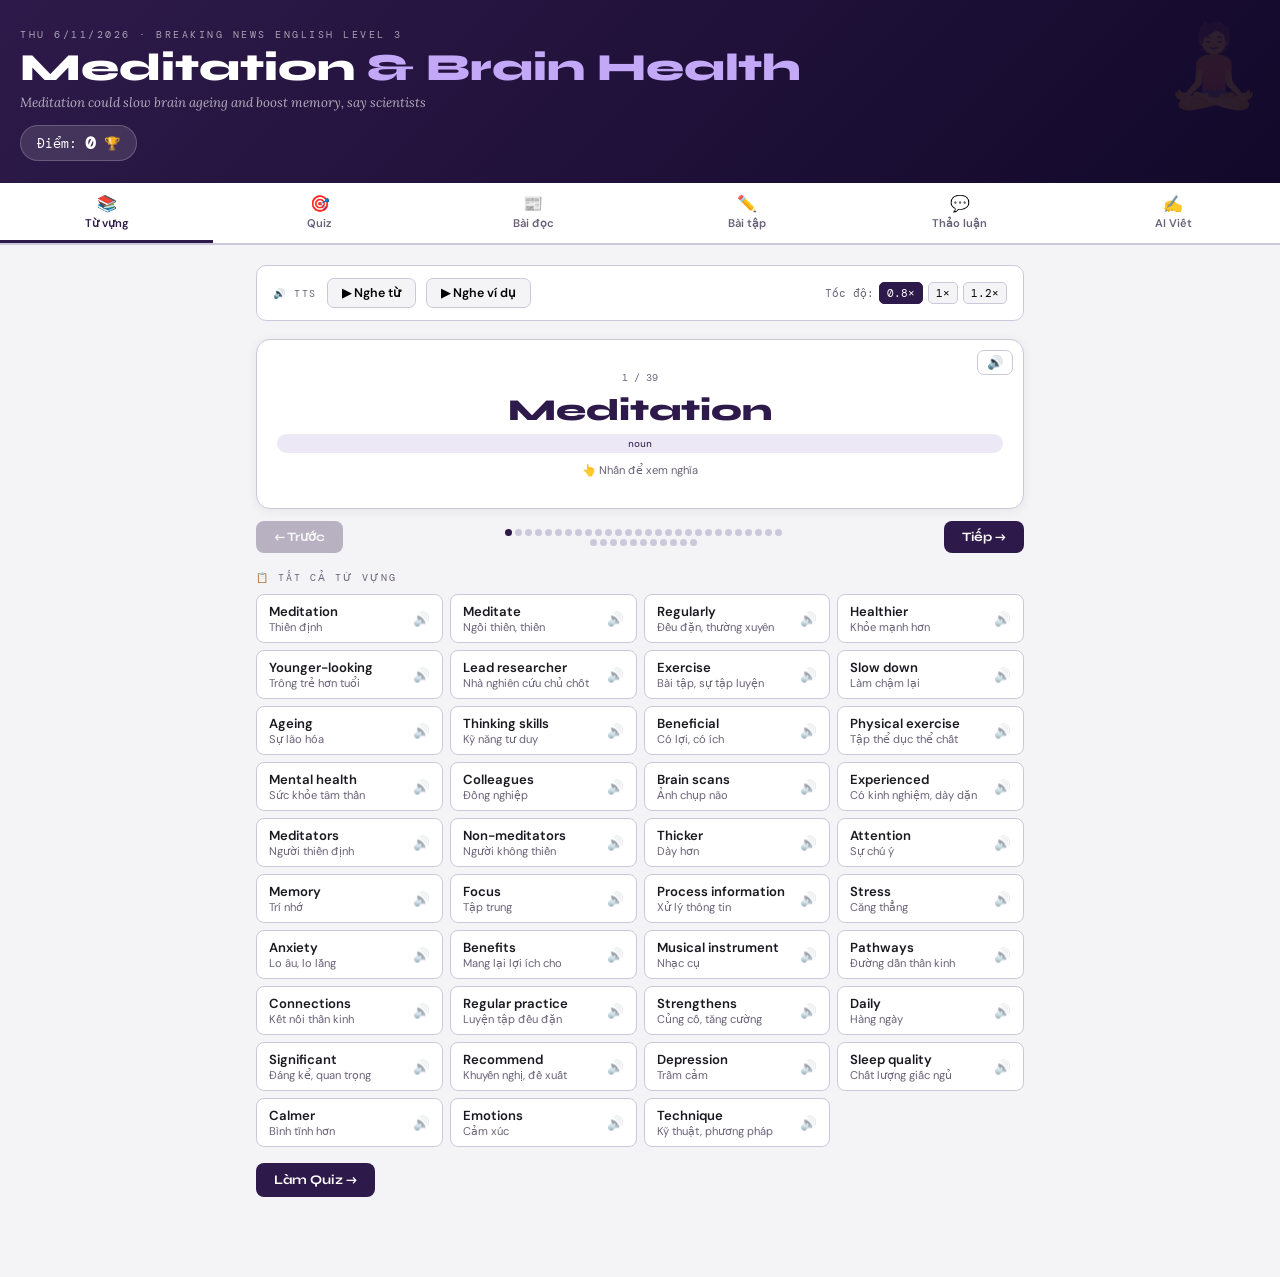
==== lesson-2.html @ d4d77547 "feat: thêm lesson-2.html — bài học Meditation & Brain Health Trang học tiếng Anh thứ 2 cùng format v" ====
<!DOCTYPE html>
<html lang="vi">
<head>
<meta charset="UTF-8">
<meta name="viewport" content="width=device-width, initial-scale=1.0">
<title>Meditation &amp; Brain Health – English Lesson</title>
<link href="https://fonts.googleapis.com/css2?family=Syne:wght@400;700;800&family=DM+Mono:wght@400;500&family=Lora:ital,wght@0,400;0,600;1,400&family=DM+Sans:wght@300;400;500;600&display=swap" rel="stylesheet">
<style>
:root{
  --bg:#f4f4f7;--surface:#fff;--border:#ccc8dc;--text:#1a1820;--muted:#6a6278;
  --accent:#2e1a4a;--accent2:#7c3aed;--light:#ede8f5;--gold:#c8962a;
  --red:#c0392b;--green:#1e7a3e;--blue:#1a4a7a;
}
*{margin:0;padding:0;box-sizing:border-box;}
body{background:var(--bg);color:var(--text);font-family:'DM Sans',sans-serif;min-height:100vh;}

/* HERO */
.hero{background:linear-gradient(135deg,#2e1a4a 0%,#12092a 100%);color:white;padding:28px 20px 22px;position:relative;overflow:hidden;}
.hero::after{content:'🧘';position:absolute;right:16px;top:14px;font-size:5rem;opacity:0.1;pointer-events:none;}
.hero-tag{font-family:'DM Mono',monospace;font-size:0.6rem;letter-spacing:2.5px;opacity:0.6;text-transform:uppercase;margin-bottom:6px;}
.hero-title{font-family:'Syne',sans-serif;font-size:clamp(1.6rem,5vw,2.4rem);font-weight:800;line-height:1.1;margin-bottom:5px;}
.hero-title em{color:#c4a8f8;font-style:normal;}
.hero-sub{font-family:'Lora',serif;font-size:0.83rem;opacity:0.65;font-style:italic;}
.hero-score{display:inline-flex;align-items:center;gap:8px;margin-top:14px;background:rgba(255,255,255,0.12);border:1px solid rgba(255,255,255,0.2);border-radius:99px;padding:6px 16px;font-family:'DM Mono',monospace;font-size:0.82rem;}
.hero-score strong{font-size:1.1rem;}

/* STAGE NAV */
.stage-nav{display:flex;background:var(--surface);border-bottom:2px solid var(--border);overflow-x:auto;scrollbar-width:none;}
.stage-nav::-webkit-scrollbar{display:none;}
.snav{flex:1;min-width:72px;padding:10px 6px;text-align:center;font-size:0.7rem;font-weight:600;color:var(--muted);border-bottom:3px solid transparent;cursor:pointer;transition:all 0.15s;white-space:nowrap;}
.snav .si{display:block;font-size:1rem;margin-bottom:2px;}
.snav.on{color:var(--accent);border-bottom-color:var(--accent);}
.snav.done{color:var(--green);}

.wrap{max-width:800px;margin:0 auto;padding:20px 16px 80px;}
.stage{display:none;}.stage.on{display:block;animation:fadein 0.25s ease;}
@keyframes fadein{from{opacity:0;transform:translateY(8px);}to{opacity:1;transform:translateY(0);}}

/* CARDS */
.card{background:var(--surface);border:1.5px solid var(--border);border-radius:14px;padding:22px 20px;margin-bottom:18px;}
.card-hd{display:flex;gap:10px;align-items:flex-start;margin-bottom:14px;padding-bottom:12px;border-bottom:1px solid var(--border);}
.badge{background:var(--accent);color:white;font-family:'DM Mono',monospace;font-size:0.62rem;padding:4px 9px;border-radius:6px;flex-shrink:0;margin-top:1px;}
.badge.gold{background:var(--gold);}
.badge.ai{background:linear-gradient(135deg,#2e1a4a,#7c3aed);}
.card-ttl{font-family:'Syne',sans-serif;font-weight:700;font-size:0.95rem;}
.card-desc{font-size:0.77rem;color:var(--muted);margin-top:2px;}
.sec{font-family:'DM Mono',monospace;font-size:0.62rem;letter-spacing:2px;text-transform:uppercase;color:var(--muted);margin:18px 0 10px;}

/* TTS BAR */
.tts-bar{background:var(--surface);border:1.5px solid var(--border);border-radius:10px;padding:12px 16px;margin-bottom:18px;display:flex;align-items:center;gap:10px;flex-wrap:wrap;}
.tts-lbl{font-family:'DM Mono',monospace;font-size:0.62rem;letter-spacing:1.5px;text-transform:uppercase;color:var(--muted);}
.tts-btn{padding:6px 14px;border:1.5px solid var(--border);border-radius:7px;background:var(--bg);font-family:'DM Sans',sans-serif;font-weight:600;font-size:0.78rem;cursor:pointer;transition:all 0.14s;display:flex;align-items:center;gap:5px;}
.tts-btn:hover{border-color:var(--accent);}
.tts-btn.on{background:var(--accent);color:white;border-color:var(--accent);}
.spd{font-family:'DM Mono',monospace;font-size:0.7rem;color:var(--muted);margin-left:auto;display:flex;align-items:center;gap:5px;}
.spd-btn{padding:3px 7px;border-radius:5px;border:1px solid var(--border);background:var(--bg);cursor:pointer;font-size:0.68rem;font-family:'DM Mono',monospace;}
.spd-btn.on{background:var(--accent);color:white;border-color:var(--accent);}
.tts-prog{flex-basis:100%;height:3px;background:var(--border);border-radius:99px;overflow:hidden;margin-top:2px;}
.tts-prog-fill{height:100%;background:var(--accent2);width:0%;transition:width 0.3s;border-radius:99px;}

/* FLASHCARD */
.fc{background:var(--surface);border:1.5px solid var(--border);border-radius:14px;min-height:170px;padding:24px 20px;display:flex;flex-direction:column;align-items:center;justify-content:center;text-align:center;cursor:pointer;transition:box-shadow 0.2s;box-shadow:0 2px 12px rgba(0,0,0,0.06);position:relative;margin-bottom:12px;}
.fc:hover{box-shadow:0 4px 20px rgba(0,0,0,0.1);}
.fc-front,.fc-back{width:100%;}
.fc.flipped .fc-front{display:none;}
.fc-back{display:none;}
.fc.flipped .fc-back{display:flex;flex-direction:column;align-items:center;gap:6px;}
.fc-n{font-family:'DM Mono',monospace;font-size:0.62rem;color:var(--muted);margin-bottom:8px;}
.fc-word{font-family:'Syne',sans-serif;font-size:1.9rem;font-weight:800;color:var(--accent);}
.fc-pos{font-family:'DM Mono',monospace;font-size:0.65rem;background:var(--light);color:var(--accent);padding:3px 9px;border-radius:99px;margin:6px 0;}
.fc-tap{font-size:0.7rem;color:var(--muted);margin-top:10px;}
.fc-viet{font-size:1.1rem;font-weight:700;color:var(--accent);}
.fc-def{font-family:'Lora',serif;font-size:0.83rem;color:var(--muted);line-height:1.5;max-width:340px;}
.fc-ex{font-family:'Lora',serif;font-size:0.78rem;color:#4a3060;font-style:italic;background:#f3eefb;border-radius:7px;padding:7px 12px;margin-top:5px;max-width:360px;}
.fc-ex strong{font-style:normal;background:#d8b4fe;border-radius:2px;padding:0 2px;}
.fc-speak{position:absolute;top:10px;right:10px;background:none;border:1.5px solid var(--border);border-radius:7px;padding:4px 9px;cursor:pointer;font-size:0.82rem;transition:all 0.14s;}
.fc-speak:hover{background:var(--light);}
.fc-nav{display:flex;align-items:center;justify-content:space-between;margin-bottom:16px;}
.nav-btn{padding:8px 18px;border-radius:8px;border:none;font-family:'Syne',sans-serif;font-weight:700;font-size:0.8rem;cursor:pointer;background:var(--accent);color:white;transition:all 0.14s;}
.nav-btn:hover{background:#1a0a2e;}
.nav-btn:disabled{opacity:0.3;cursor:not-allowed;}
.fc-dots{display:flex;gap:3px;flex-wrap:wrap;justify-content:center;max-width:280px;}
.dot{width:7px;height:7px;border-radius:50%;background:var(--border);cursor:pointer;transition:background 0.2s;}
.dot.seen{background:var(--accent);}

/* VOCAB LIST */
.vl{display:grid;grid-template-columns:repeat(auto-fill,minmax(170px,1fr));gap:7px;margin-bottom:16px;}
.vl-item{background:var(--surface);border:1.5px solid var(--border);border-radius:8px;padding:8px 12px;display:flex;align-items:center;justify-content:space-between;gap:6px;cursor:pointer;transition:border-color 0.14s;}
.vl-item:hover{border-color:var(--accent);}
.vl-w{font-weight:600;font-size:0.82rem;}
.vl-v{font-size:0.7rem;color:var(--muted);}
.vl-sp{font-size:0.85rem;opacity:0.45;flex-shrink:0;border:none;background:none;cursor:pointer;}
.vl-sp:hover{opacity:1;}

/* QUIZ */
.vq{background:var(--surface);border:1.5px solid var(--border);border-radius:11px;padding:18px;margin-bottom:12px;}
.vq-q{font-weight:700;font-size:0.9rem;margin-bottom:10px;}
.vq-opts{display:grid;grid-template-columns:1fr 1fr;gap:7px;}
@media(max-width:420px){.vq-opts{grid-template-columns:1fr;}}
.vq-o{padding:9px 12px;background:var(--bg);border:1.5px solid var(--border);border-radius:7px;font-size:0.82rem;cursor:pointer;text-align:left;transition:all 0.13s;font-family:'DM Sans',sans-serif;}
.vq-o:hover:not(:disabled){border-color:var(--accent);}
.vq-o.ok{background:#e8f5ee;border-color:var(--green);color:var(--green);font-weight:700;}
.vq-o.bad{background:#fde8e8;border-color:var(--red);color:var(--red);}
.vq-res{font-size:0.73rem;font-style:italic;margin-top:7px;min-height:14px;}

/* ARTICLE */
.art-kicker{font-family:'DM Mono',monospace;font-size:0.6rem;letter-spacing:2px;text-transform:uppercase;color:var(--accent);margin-bottom:7px;}
.art-hl{font-family:'Syne',sans-serif;font-size:1.05rem;font-weight:700;line-height:1.4;margin-bottom:14px;padding-bottom:12px;border-bottom:1px solid var(--border);}
.art-body{font-family:'Lora',serif;font-size:0.9rem;line-height:1.9;}
.art-body p{margin-bottom:12px;}
.hl{background:linear-gradient(180deg,transparent 58%,#c8b4f8 58%);cursor:help;font-weight:600;position:relative;}
.hl-tt{display:none;position:absolute;bottom:calc(100% + 4px);left:50%;transform:translateX(-50%);background:#1a1820;color:white;padding:4px 10px;border-radius:7px;font-size:0.7rem;white-space:nowrap;z-index:20;font-family:'DM Sans',sans-serif;pointer-events:none;}
.hl:hover .hl-tt, .hl:focus .hl-tt{display:block;}

/* TF */
.tf-row{display:flex;align-items:flex-start;gap:10px;padding:10px 0;border-bottom:1px solid var(--border);}
.tf-row:last-of-type{border-bottom:none;}
.tf-txt{flex:1;font-size:0.86rem;line-height:1.5;}
.tf-exp{font-size:0.72rem;font-style:italic;color:var(--muted);margin-top:3px;}
.tf-btns{display:flex;gap:5px;flex-shrink:0;}
.tf-b{padding:5px 11px;font-size:0.7rem;font-weight:700;border:1.5px solid var(--border);border-radius:6px;background:var(--bg);cursor:pointer;font-family:'DM Sans',sans-serif;transition:all 0.13s;}
.tf-b:hover{border-color:var(--accent);}
.tf-b.selT{background:#e0f0ff;border-color:#2980b9;color:#2980b9;}
.tf-b.selF{background:#fde8e8;border-color:var(--red);color:var(--red);}
.tf-b.ok{background:#e8f5ee;border-color:var(--green);color:var(--green);font-weight:800;}
.tf-b.bad{background:#fde8e8;border-color:var(--red);color:var(--red);}

/* GAP FILL */
.gf-bank{display:flex;flex-wrap:wrap;gap:6px;margin-bottom:14px;}
.gf-chip{padding:5px 12px;background:var(--light);border:1.5px solid var(--border);border-radius:7px;font-family:'DM Mono',monospace;font-size:0.75rem;cursor:pointer;transition:all 0.12s;user-select:none;}
.gf-chip:hover{border-color:var(--accent);}
.gf-chip.used{opacity:0.22;pointer-events:none;text-decoration:line-through;}
.gf-p{font-family:'Lora',serif;font-size:0.88rem;line-height:2.4;margin-bottom:10px;}
.gap{border:none;border-bottom:2px solid var(--accent);background:transparent;font-family:'DM Mono',monospace;font-size:0.8rem;width:130px;text-align:center;outline:none;color:var(--text);padding:0 2px;}
.gap.ok{border-color:var(--green);color:var(--green);}
.gap.bad{border-color:var(--red);color:var(--red);}

/* DISCUSSION */
.disc-item{background:var(--surface);border:1.5px solid var(--border);border-radius:12px;margin-bottom:14px;overflow:hidden;}
.disc-top{padding:14px 16px;display:flex;align-items:flex-start;gap:10px;}
.disc-num{font-family:'DM Mono',monospace;font-size:0.65rem;color:var(--muted);flex-shrink:0;margin-top:3px;min-width:20px;}
.disc-q{flex:1;font-size:0.9rem;line-height:1.5;font-weight:500;}
.disc-actions{display:flex;gap:6px;flex-shrink:0;align-items:center;}
.disc-speak{background:none;border:1.5px solid var(--border);border-radius:7px;padding:4px 9px;cursor:pointer;font-size:0.82rem;transition:all 0.13s;}
.disc-speak:hover{border-color:var(--accent);}
.disc-model-btn{background:var(--light);border:1.5px solid var(--border);border-radius:7px;padding:4px 10px;cursor:pointer;font-size:0.72rem;font-weight:600;color:var(--accent);transition:all 0.13s;}
.disc-model-btn:hover{background:#d8c4f8;}

.model-box{background:linear-gradient(135deg,#f4f0fb,#ede8f5);border-top:1.5px solid var(--border);padding:14px 16px;display:none;}
.model-box.show{display:block;}
.model-lbl{font-family:'DM Mono',monospace;font-size:0.6rem;letter-spacing:2px;text-transform:uppercase;color:var(--accent2);margin-bottom:6px;display:flex;align-items:center;gap:6px;}
.model-text{font-family:'Lora',serif;font-size:0.88rem;line-height:1.7;color:var(--text);}
.model-text em{color:var(--accent);font-style:normal;font-weight:600;background:#c4a8f8;border-radius:3px;padding:0 3px;}
.model-note{font-size:0.75rem;color:var(--muted);margin-top:6px;font-style:italic;}
.model-speak-btn{background:none;border:1.5px solid var(--border);border-radius:6px;padding:4px 10px;cursor:pointer;font-size:0.72rem;font-weight:600;color:var(--muted);margin-top:8px;transition:all 0.13s;}
.model-speak-btn:hover{border-color:var(--accent);color:var(--accent);}

.disc-input-wrap{border-top:1.5px solid var(--border);padding:12px 16px;display:none;}
.disc-input-wrap.show{display:block;}
.disc-ta{width:100%;border:2px solid var(--border);border-radius:8px;padding:10px 13px;font-family:'DM Mono',monospace;font-size:0.85rem;background:var(--bg);color:var(--text);resize:vertical;min-height:62px;outline:none;transition:border-color 0.2s;line-height:1.6;}
.disc-ta:focus{border-color:var(--accent);}
.disc-ta-row{display:flex;gap:7px;margin-top:8px;align-items:center;flex-wrap:wrap;}
.ai-fb{background:var(--bg);border:1.5px solid var(--border);border-radius:9px;padding:14px;margin-top:10px;display:none;}
.ai-fb.show{display:block;animation:fadein 0.25s ease;}
.ai-fb-top{display:flex;gap:10px;align-items:center;margin-bottom:8px;}
.ai-sc{font-family:'DM Mono',monospace;font-size:1.6rem;font-weight:700;color:var(--accent);line-height:1;}
.ai-track{flex:1;height:5px;background:var(--border);border-radius:99px;overflow:hidden;}
.ai-fill{height:100%;background:linear-gradient(90deg,var(--accent),var(--accent2));border-radius:99px;transition:width 0.7s cubic-bezier(.34,1.56,.64,1);width:0%;}
.ai-body{font-size:0.83rem;line-height:1.7;white-space:pre-wrap;}
.ai-model{margin-top:9px;padding:9px 12px;background:#ede8f5;border:1px solid #c4a8f8;border-radius:7px;}
.ai-model-lbl{font-family:'DM Mono',monospace;font-size:0.58rem;letter-spacing:2px;text-transform:uppercase;color:var(--accent2);margin-bottom:3px;}
.ai-model-txt{font-family:'DM Mono',monospace;font-size:0.85rem;}

/* AI WRITING */
.aw-block{margin-bottom:22px;}
.prompt-block{background:linear-gradient(135deg,var(--accent),#12092a);color:white;border-radius:11px;padding:15px 18px;margin-bottom:12px;}
.pb-lbl{font-family:'DM Mono',monospace;font-size:0.58rem;letter-spacing:2px;opacity:0.6;text-transform:uppercase;margin-bottom:5px;}
.pb-txt{font-family:'Lora',serif;font-size:0.98rem;font-weight:600;line-height:1.4;}
.pb-hint{font-size:0.74rem;opacity:0.62;margin-top:5px;font-style:italic;}
.aw-ta{width:100%;border:2px solid var(--border);border-radius:9px;padding:11px 13px;font-family:'DM Mono',monospace;font-size:0.87rem;background:var(--bg);color:var(--text);resize:vertical;min-height:64px;outline:none;transition:border-color 0.2s;line-height:1.6;}
.aw-ta:focus{border-color:var(--accent);}

/* BUTTONS */
.btn{font-family:'Syne',sans-serif;font-weight:700;font-size:0.82rem;border:none;border-radius:8px;padding:9px 18px;cursor:pointer;transition:all 0.13s;}
.btn-g{background:var(--accent);color:white;}
.btn-g:hover{background:#1a0a2e;}
.btn-g:disabled{opacity:0.35;cursor:not-allowed;}
.btn-gh{background:transparent;color:var(--muted);border:1.5px solid var(--border);}
.btn-gh:hover{border-color:var(--text);color:var(--text);}
.btn-gold{background:var(--gold);color:white;}
.btn-gold:hover{background:#a07820;}
.btn-ai{background:var(--accent2);color:white;display:inline-flex;align-items:center;gap:6px;}
.btn-ai:hover{background:#6d28d9;}
.btn-ai:disabled{opacity:0.35;cursor:not-allowed;}
.btn-row{display:flex;gap:7px;flex-wrap:wrap;margin-top:12px;}
.next-row{display:none;margin-top:10px;}
.next-row.show{display:flex;gap:7px;flex-wrap:wrap;}
.spin{display:inline-block;width:12px;height:12px;border:2px solid rgba(255,255,255,0.3);border-top-color:#fff;border-radius:50%;animation:rot 0.7s linear infinite;}
@keyframes rot{to{transform:rotate(360deg);}}
</style>
</head>
<body>

<!-- HERO -->
<div class="hero">
  <div class="hero-tag">Thu 6/11/2026 · Breaking News English Level 3</div>
  <div class="hero-title">Meditation <em>&amp; Brain Health</em></div>
  <div class="hero-sub">Meditation could slow brain ageing and boost memory, say scientists</div>
  <div class="hero-score">Điểm: <strong id="score-num">0</strong> 🏆</div>
</div>

<!-- STAGE NAV -->
<div class="stage-nav">
  <div class="snav on" id="sn0" onclick="gS(0)"><span class="si">📚</span>Từ vựng</div>
  <div class="snav" id="sn1" onclick="gS(1)"><span class="si">🎯</span>Quiz</div>
  <div class="snav" id="sn2" onclick="gS(2)"><span class="si">📰</span>Bài đọc</div>
  <div class="snav" id="sn3" onclick="gS(3)"><span class="si">✏️</span>Bài tập</div>
  <div class="snav" id="sn4" onclick="gS(4)"><span class="si">💬</span>Thảo luận</div>
  <div class="snav" id="sn5" onclick="gS(5)"><span class="si">✍️</span>AI Viết</div>
</div>

<div class="wrap">

<!-- ══ STAGE 0: VOCAB ══ -->
<div class="stage on" id="s0">
  <div class="tts-bar">
    <span class="tts-lbl">🔊 TTS</span>
    <button class="tts-btn" onclick="ttsWord()">▶ Nghe từ</button>
    <button class="tts-btn" onclick="ttsEx()">▶ Nghe ví dụ</button>
    <div class="spd">Tốc độ:
      <button class="spd-btn on" onclick="setSp(0.8,this)">0.8×</button>
      <button class="spd-btn" onclick="setSp(1.0,this)">1×</button>
      <button class="spd-btn" onclick="setSp(1.2,this)">1.2×</button>
    </div>
  </div>

  <div class="fc" id="fc" onclick="flipFC()">
    <button class="fc-speak" onclick="event.stopPropagation();ttsWord()">🔊</button>
    <div class="fc-front">
      <div class="fc-n" id="fc-n">1 / 39</div>
      <div class="fc-word" id="fc-word">—</div>
      <div class="fc-pos" id="fc-pos">—</div>
      <div class="fc-tap">👆 Nhấn để xem nghĩa</div>
    </div>
    <div class="fc-back">
      <div class="fc-viet" id="fc-viet">—</div>
      <div class="fc-def" id="fc-def">—</div>
      <div class="fc-ex" id="fc-ex">—</div>
    </div>
  </div>
  <div class="fc-nav">
    <button class="nav-btn" id="fc-prev" onclick="fcMv(-1)" disabled>← Trước</button>
    <div class="fc-dots" id="fc-dots"></div>
    <button class="nav-btn" id="fc-next" onclick="fcMv(1)">Tiếp →</button>
  </div>

  <div class="sec">📋 Tất cả từ vựng</div>
  <div class="vl" id="vl"></div>
  <div class="btn-row">
    <button class="btn btn-g" onclick="gS(1)">Làm Quiz →</button>
  </div>
</div>

<!-- ══ STAGE 1: QUIZ ══ -->
<div class="stage" id="s1">
  <div class="sec">🎯 Quiz — Chọn nghĩa đúng (12 câu ngẫu nhiên)</div>
  <div id="vq-wrap"></div>
  <div class="btn-row">
    <button class="btn btn-g" id="vq-check" onclick="checkVQ()">Kiểm tra</button>
    <button class="btn btn-gh" onclick="buildVQ()">Làm lại</button>
  </div>
  <div id="vq-out" style="margin-top:10px;font-size:0.88rem;display:none;"></div>
  <div class="next-row" id="vq-next">
    <button class="btn btn-gold" onclick="gS(2)">📰 Đọc bài →</button>
  </div>
</div>

<!-- ══ STAGE 2: READING ══ -->
<div class="stage" id="s2">
  <div class="tts-bar">
    <span class="tts-lbl">🔊 Nghe bài đọc</span>
    <button class="tts-btn" id="art-play-btn" onclick="ttsArt()">▶ Đọc toàn bài</button>
    <button class="tts-btn" onclick="ttsStop()">⏹ Dừng</button>
    <div class="spd">Tốc độ:
      <button class="spd-btn on" onclick="setSp(0.8,this)">0.8×</button>
      <button class="spd-btn" onclick="setSp(1.0,this)">1×</button>
      <button class="spd-btn" onclick="setSp(1.2,this)">1.2×</button>
    </div>
    <div class="tts-prog"><div class="tts-prog-fill" id="art-prog"></div></div>
  </div>
  <div class="card">
    <div class="art-kicker">📍 Boston, USA · 11 June 2026</div>
    <div class="art-hl">Meditation could slow brain ageing and boost memory, say scientists</div>
    <div class="art-body">
      <p><span class="hl">Meditation<span class="hl-tt">meditation = thiền định</span></span> is good for our minds and bodies. A new study from Harvard Medical School in the United States has found that people who <span class="hl">meditate<span class="hl-tt">meditate = thiền, ngồi thiền</span></span> <span class="hl">regularly<span class="hl-tt">regularly = đều đặn, thường xuyên</span></span> have <span class="hl">healthier<span class="hl-tt">healthier = khỏe mạnh hơn</span></span> and <span class="hl">younger-looking<span class="hl-tt">younger-looking = trông trẻ hơn</span></span> brains. The <span class="hl">lead researcher<span class="hl-tt">lead researcher = nhà nghiên cứu chủ chốt</span></span>, Dr Sara Lazar, said: "Meditation is like <span class="hl">exercise<span class="hl-tt">exercise = bài tập, sự tập luyện</span></span> for the brain. It can <span class="hl">slow down<span class="hl-tt">slow down = làm chậm lại</span></span> brain <span class="hl">ageing<span class="hl-tt">ageing = sự lão hóa</span></span> and improve <span class="hl">thinking skills<span class="hl-tt">thinking skills = kỹ năng tư duy</span></span>." The scientists said meditation could be as <span class="hl">beneficial<span class="hl-tt">beneficial = có lợi</span></span> as <span class="hl">physical exercise<span class="hl-tt">physical exercise = tập thể dục thể chất</span></span> for <span class="hl">mental health<span class="hl-tt">mental health = sức khỏe tâm thần</span></span>.</p>
      <p>Dr Lazar and her <span class="hl">colleagues<span class="hl-tt">colleagues = đồng nghiệp</span></span> compared <span class="hl">brain scans<span class="hl-tt">brain scans = ảnh chụp não</span></span> of 20 <span class="hl">experienced<span class="hl-tt">experienced = có kinh nghiệm</span></span> <span class="hl">meditators<span class="hl-tt">meditators = người thiền định</span></span> and 20 <span class="hl">non-meditators<span class="hl-tt">non-meditators = người không thiền</span></span>. They found that the brains of the meditators were <span class="hl">thicker<span class="hl-tt">thicker = dày hơn</span></span> in areas that control <span class="hl">attention<span class="hl-tt">attention = sự chú ý</span></span> and <span class="hl">memory<span class="hl-tt">memory = trí nhớ</span></span>. Dr Lazar said the meditators had a better ability to <span class="hl">focus<span class="hl-tt">focus = tập trung</span></span> and could <span class="hl">process information<span class="hl-tt">process information = xử lý thông tin</span></span> more quickly. She added that meditators also showed fewer signs of <span class="hl">stress<span class="hl-tt">stress = căng thẳng</span></span> and <span class="hl">anxiety<span class="hl-tt">anxiety = lo âu</span></span>.</p>
      <p>The researchers believe meditation <span class="hl">benefits<span class="hl-tt">benefits = mang lại lợi ích cho</span></span> the brain in a similar way to learning a <span class="hl">musical instrument<span class="hl-tt">musical instrument = nhạc cụ</span></span>. When people meditate, the brain creates new <span class="hl">pathways<span class="hl-tt">pathways = đường dẫn thần kinh</span></span> and <span class="hl">connections<span class="hl-tt">connections = kết nối thần kinh</span></span>. <span class="hl">Regular practice<span class="hl-tt">regular practice = luyện tập đều đặn</span></span> <span class="hl">strengthens<span class="hl-tt">strengthens = củng cố, tăng cường</span></span> these connections over time. Dr Lazar explained that even 20 minutes of <span class="hl">daily<span class="hl-tt">daily = hàng ngày</span></span> meditation can make a <span class="hl">significant<span class="hl-tt">significant = đáng kể</span></span> difference to brain health.</p>
      <p>Other scientists also <span class="hl">recommend<span class="hl-tt">recommend = khuyến nghị</span></span> meditation. They say it can reduce <span class="hl">depression<span class="hl-tt">depression = trầm cảm</span></span> and <span class="hl">improve<span class="hl-tt">improve = cải thiện</span></span> <span class="hl">sleep quality<span class="hl-tt">sleep quality = chất lượng giấc ngủ</span></span>. Many people report feeling <span class="hl">calmer<span class="hl-tt">calmer = bình tĩnh hơn</span></span> and more in control of their <span class="hl">emotions<span class="hl-tt">emotions = cảm xúc</span></span>. Another benefit is that meditation makes people more <span class="hl">aware<span class="hl-tt">aware = ý thức, nhận thức được</span></span> of their own thoughts and <span class="hl">reactions<span class="hl-tt">reactions = phản ứng</span></span>. Experts say it is a <span class="hl">technique<span class="hl-tt">technique = kỹ thuật</span></span> that anyone can learn, from complete <span class="hl">beginners<span class="hl-tt">beginners = người mới bắt đầu</span></span> to <span class="hl">experienced practitioners<span class="hl-tt">experienced practitioners = người thực hành có kinh nghiệm</span></span>.</p>
    </div>
  </div>
  <div class="btn-row">
    <button class="btn btn-gold" onclick="gS(3)">✏️ Làm bài tập →</button>
    <button class="btn btn-gh" onclick="gS(0)">← Từ vựng</button>
  </div>
</div>

<!-- ══ STAGE 3: EXERCISES ══ -->
<div class="stage" id="s3">
  <div class="card">
    <div class="card-hd">
      <div class="badge">01</div>
      <div><div class="card-ttl">True / False</div><div class="card-desc">Đúng hay sai dựa theo bài đọc?</div></div>
    </div>
    <div id="tf-list"></div>
    <div class="btn-row">
      <button class="btn btn-g" onclick="checkTF()">Kiểm tra</button>
      <button class="btn btn-gh" onclick="buildTF()">Làm lại</button>
    </div>
    <div class="next-row" id="tf-next"><button class="btn btn-gold" onclick="scrollTo2('ex-gf')">Tiếp →</button></div>
  </div>

  <div class="card" id="ex-gf">
    <div class="card-hd">
      <div class="badge">02</div>
      <div><div class="card-ttl">Gap Fill — Điền từ vào chỗ trống</div><div class="card-desc">Nhấn từ trong ngân hàng để điền</div></div>
    </div>
    <div class="gf-bank" id="gf-bank"></div>
    <div id="gf-text"></div>
    <div class="btn-row">
      <button class="btn btn-g" onclick="checkGF()">Kiểm tra</button>
      <button class="btn btn-gh" onclick="buildGF()">Làm lại</button>
    </div>
    <div class="next-row" id="gf-next"><button class="btn btn-gold" onclick="gS(4)">💬 Thảo luận →</button></div>
  </div>
</div>

<!-- ══ STAGE 4: DISCUSSION ══ -->
<div class="stage" id="s4">
  <div class="card-hd" style="background:var(--light);border-radius:10px;padding:12px 16px;margin-bottom:16px;border:1.5px solid var(--border);">
    <div class="badge ai">AI</div>
    <div>
      <div class="card-ttl">Câu hỏi thảo luận</div>
      <div class="card-desc">Xem câu trả lời mẫu 📖 · Viết câu trả lời của bạn ✍️ · AI chấm điểm ✨</div>
    </div>
  </div>

  <div class="sec">COMPREHENSION QUESTIONS</div>
  <div id="disc-comp"></div>

  <div class="sec" style="margin-top:20px;">DISCUSSION QUESTIONS</div>
  <div id="disc-open"></div>

  <div class="btn-row" style="margin-top:20px;">
    <button class="btn btn-gold" onclick="gS(5)">✍️ AI Writing →</button>
  </div>
</div>

<!-- ══ STAGE 5: AI WRITING ══ -->
<div class="stage" id="s5">
  <div class="card-hd" style="background:var(--light);border-radius:10px;padding:12px 16px;margin-bottom:16px;border:1.5px solid var(--border);">
    <div class="badge ai">✨ AI</div>
    <div>
      <div class="card-ttl">Luyện viết câu — AI chấm bài</div>
      <div class="card-desc">Dịch câu tiếng Việt sang tiếng Anh, AI nhận xét chi tiết bằng tiếng Việt</div>
    </div>
  </div>
  <div id="aw-wrap"></div>
  <div class="next-row" id="aw-done">
    <button class="btn btn-gold" onclick="alert('🏆 Tổng điểm: ' + score + ' điểm! Xuất sắc!')">🏆 Xem kết quả</button>
  </div>
</div>

</div><!-- /wrap -->

<script>
// ════════════════════════════════════════
// DATA
// ════════════════════════════════════════

const VOCAB = [
  {w:"Meditation",pos:"noun",viet:"Thiền định",def:"The practice of focusing the mind to achieve calm and clarity",ex:"<strong>Meditation</strong> is like exercise for the brain."},
  {w:"Meditate",pos:"verb",viet:"Ngồi thiền, thiền",def:"To practise meditation; to sit quietly and focus the mind",ex:"People who <strong>meditate</strong> regularly have healthier brains."},
  {w:"Regularly",pos:"adverb",viet:"Đều đặn, thường xuyên",def:"Often and at the same time each day or week",ex:"People who meditate <strong>regularly</strong> live healthier lives."},
  {w:"Healthier",pos:"adjective",viet:"Khỏe mạnh hơn",def:"In a better state of health than before or than others",ex:"Meditators have <strong>healthier</strong> and younger-looking brains."},
  {w:"Younger-looking",pos:"adjective",viet:"Trông trẻ hơn tuổi",def:"Appearing younger than one's actual age",ex:"Regular meditators had <strong>younger-looking</strong> brains."},
  {w:"Lead researcher",pos:"noun phrase",viet:"Nhà nghiên cứu chủ chốt",def:"The main scientist in charge of a study",ex:"<strong>Lead researcher</strong> Dr Sara Lazar ran the Harvard study."},
  {w:"Exercise",pos:"noun",viet:"Bài tập, sự tập luyện",def:"Physical or mental activity done to stay healthy",ex:"Meditation is like <strong>exercise</strong> for the brain."},
  {w:"Slow down",pos:"verb phrase",viet:"Làm chậm lại",def:"To reduce the speed of something",ex:"Meditation can <strong>slow down</strong> brain ageing."},
  {w:"Ageing",pos:"noun",viet:"Sự lão hóa",def:"The process of growing old",ex:"Meditation slows down brain <strong>ageing</strong>."},
  {w:"Thinking skills",pos:"noun phrase",viet:"Kỹ năng tư duy",def:"The ability to understand, analyse, and solve problems",ex:"Meditation can improve our <strong>thinking skills</strong>."},
  {w:"Beneficial",pos:"adjective",viet:"Có lợi, có ích",def:"Producing good results; helpful",ex:"Meditation is as <strong>beneficial</strong> as physical exercise."},
  {w:"Physical exercise",pos:"noun phrase",viet:"Tập thể dục thể chất",def:"Movement of the body to stay physically fit",ex:"It is as beneficial as <strong>physical exercise</strong> for health."},
  {w:"Mental health",pos:"noun phrase",viet:"Sức khỏe tâm thần",def:"The health of a person's mind and emotions",ex:"Meditation is excellent for <strong>mental health</strong>."},
  {w:"Colleagues",pos:"noun",viet:"Đồng nghiệp",def:"People you work with professionally",ex:"Dr Lazar and her <strong>colleagues</strong> studied 40 people."},
  {w:"Brain scans",pos:"noun phrase",viet:"Ảnh chụp não",def:"Medical images that show the inside of the brain",ex:"They compared <strong>brain scans</strong> of meditators and non-meditators."},
  {w:"Experienced",pos:"adjective",viet:"Có kinh nghiệm, dày dặn",def:"Having a lot of knowledge or skill from practice",ex:"They studied 20 <strong>experienced</strong> meditators."},
  {w:"Meditators",pos:"noun",viet:"Người thiền định",def:"People who practise meditation regularly",ex:"The brains of the <strong>meditators</strong> were thicker."},
  {w:"Non-meditators",pos:"noun",viet:"Người không thiền",def:"People who do not practise meditation",ex:"They compared meditators and <strong>non-meditators</strong>."},
  {w:"Thicker",pos:"adjective",viet:"Dày hơn",def:"Having a greater depth or width",ex:"Meditators had <strong>thicker</strong> brains in some areas."},
  {w:"Attention",pos:"noun",viet:"Sự chú ý",def:"The act of focusing on one thing carefully",ex:"Meditation trains areas that control <strong>attention</strong>."},
  {w:"Memory",pos:"noun",viet:"Trí nhớ",def:"The ability to remember information and experiences",ex:"Meditators had a better <strong>memory</strong> than non-meditators."},
  {w:"Focus",pos:"verb/noun",viet:"Tập trung",def:"To direct attention onto one thing; the state of concentration",ex:"Meditators had a better ability to <strong>focus</strong>."},
  {w:"Process information",pos:"verb phrase",viet:"Xử lý thông tin",def:"To understand and use information",ex:"They could <strong>process information</strong> more quickly."},
  {w:"Stress",pos:"noun",viet:"Căng thẳng",def:"A feeling of worry or pressure caused by difficult situations",ex:"Meditators showed fewer signs of <strong>stress</strong>."},
  {w:"Anxiety",pos:"noun",viet:"Lo âu, lo lắng",def:"A feeling of worry and nervousness about the future",ex:"Meditation reduces <strong>anxiety</strong> and depression."},
  {w:"Benefits",pos:"verb",viet:"Mang lại lợi ích cho",def:"To be helpful or useful to someone or something",ex:"Meditation <strong>benefits</strong> the brain like learning music."},
  {w:"Musical instrument",pos:"noun phrase",viet:"Nhạc cụ",def:"A device used to make music, such as a piano or guitar",ex:"It is similar to learning a <strong>musical instrument</strong>."},
  {w:"Pathways",pos:"noun",viet:"Đường dẫn thần kinh",def:"Routes in the brain along which signals travel",ex:"Meditation creates new <strong>pathways</strong> in the brain."},
  {w:"Connections",pos:"noun",viet:"Kết nối thần kinh",def:"Links between different parts of the brain",ex:"New <strong>connections</strong> form through regular practice."},
  {w:"Regular practice",pos:"noun phrase",viet:"Luyện tập đều đặn",def:"Doing something consistently over a long period",ex:"<strong>Regular practice</strong> strengthens brain connections."},
  {w:"Strengthens",pos:"verb",viet:"Củng cố, tăng cường",def:"Makes something stronger or more powerful",ex:"Meditation <strong>strengthens</strong> neural connections over time."},
  {w:"Daily",pos:"adjective",viet:"Hàng ngày",def:"Happening or done every day",ex:"Even 20 minutes of <strong>daily</strong> meditation helps the brain."},
  {w:"Significant",pos:"adjective",viet:"Đáng kể, quan trọng",def:"Large or important enough to notice or have an effect",ex:"It makes a <strong>significant</strong> difference to brain health."},
  {w:"Recommend",pos:"verb",viet:"Khuyến nghị, đề xuất",def:"To suggest that something is good or should be done",ex:"Experts <strong>recommend</strong> meditation for better health."},
  {w:"Depression",pos:"noun",viet:"Trầm cảm",def:"A mental illness that makes people feel very sad and hopeless",ex:"Meditation can reduce anxiety and <strong>depression</strong>."},
  {w:"Sleep quality",pos:"noun phrase",viet:"Chất lượng giấc ngủ",def:"How well a person sleeps, including depth and length",ex:"Meditation improves <strong>sleep quality</strong>."},
  {w:"Calmer",pos:"adjective",viet:"Bình tĩnh hơn",def:"More relaxed and less worried",ex:"People feel <strong>calmer</strong> after meditating."},
  {w:"Emotions",pos:"noun",viet:"Cảm xúc",def:"Feelings such as happiness, sadness, or fear",ex:"Meditation helps people control their <strong>emotions</strong>."},
  {w:"Technique",pos:"noun",viet:"Kỹ thuật, phương pháp",def:"A specific way of doing something",ex:"Meditation is a <strong>technique</strong> anyone can learn."},
];

const TF_DATA = [
  {text:"The research was carried out at Harvard Medical School in the United States.",ans:"T",exp:"ĐÚNG — nguyên văn trong bài."},
  {text:"The scientists studied 40 people in total.",ans:"T",exp:"ĐÚNG — 20 meditators + 20 non-meditators = 40 người."},
  {text:"Non-meditators had thicker brains than meditators.",ans:"F",exp:"SAI — MEDITATORS had THICKER brains, not non-meditators."},
  {text:"The scientists compared meditation to playing a sport.",ans:"F",exp:"SAI — meditation was compared to learning a MUSICAL INSTRUMENT."},
  {text:"Dr Lazar said that 20 minutes of daily meditation can make a significant difference.",ans:"T",exp:"ĐÚNG — nguyên văn trong bài."},
  {text:"Meditation can reduce depression and improve sleep quality.",ans:"T",exp:"ĐÚNG — bài đề cập đến cả hai lợi ích này."},
  {text:"Meditation can only be practised by people with many years of experience.",ans:"F",exp:"SAI — bài nói anyone can learn, from complete beginners to experienced practitioners."},
];

const GF = {
  bank:["regularly","thicker","anxiety","sleep quality","slow down","significant","mental health","focus"],
  parts:[
    "People who meditate (1)____ have healthier and younger-looking brains.",
    "Meditation can (2)____ brain ageing and improve thinking skills.",
    "The brains of the meditators were (3)____ in areas that control attention.",
    "Meditators had a better ability to (4)____ than non-meditators.",
    "Even 20 minutes of daily meditation makes a (5)____ difference.",
    "Meditation can reduce (6)____ and depression.",
    "Scientists say meditation is excellent for our (7)____.",
    "Many people report that meditation improves their (8)____.",
  ],
  ans:["regularly","slow down","thicker","focus","significant","anxiety","mental health","sleep quality"]
};

const DISC_COMP = [
  {
    q:"Where did the research take place?",
    model:"The research took place at Harvard Medical School in the United States.",
    note:"'Take place' = xảy ra, diễn ra. Tự nhiên hơn 'happen' trong văn học thuật."
  },
  {
    q:"What did the scientists study?",
    model:"The scientists studied the effects of meditation on the brain, particularly in experienced meditators.",
    note:"'The effects of A on B' = tác động của A lên B. Cấu trúc học thuật quan trọng."
  },
  {
    q:"How many people were involved in the study?",
    model:"Forty people were involved in the study — twenty experienced meditators and twenty non-meditators.",
    note:"'Were involved in' = tham gia vào. Viết số từ 1–99 bằng chữ trong văn viết trang trọng."
  },
  {
    q:"What did the scientists find about the brains of meditators?",
    model:"The scientists found that the brains of meditators were thicker in areas that control attention and memory.",
    note:"'Found that + mệnh đề' = phát hiện rằng. Cấu trúc báo cáo nghiên cứu rất phổ biến."
  },
  {
    q:"What skills did experienced meditators have better than non-meditators?",
    model:"Experienced meditators had a better ability to focus and could process information more quickly than non-meditators.",
    note:"'Had a better ability to + V' = có khả năng tốt hơn để làm gì. 'Could process' = khả năng trong quá khứ."
  },
  {
    q:"What did the scientists compare meditation to?",
    model:"The scientists compared meditation to learning a musical instrument because both create new pathways and connections in the brain.",
    note:"'Compare A to B' + 'because' giải thích lý do → câu hoàn chỉnh và thuyết phục hơn."
  },
  {
    q:"How long should a person meditate each day, according to Dr Lazar?",
    model:"According to Dr Lazar, even 20 minutes of daily meditation can make a significant difference to brain health.",
    note:"'According to...' = theo... Cách trích dẫn nguồn trang trọng và chính xác."
  },
  {
    q:"What mental health problems can meditation help with?",
    model:"Meditation can help reduce anxiety and depression, and it also improves overall mental health.",
    note:"'Help reduce' (không có 'to') = giúp giảm. 'Overall' = tổng thể, toàn diện."
  },
  {
    q:"How does meditation affect sleep?",
    model:"Meditation improves sleep quality, helping people sleep more deeply and feel more rested.",
    note:"'Helping people + V' là participle phrase bổ sung ý → câu đa dạng hơn."
  },
  {
    q:"Who can learn to meditate, according to the article?",
    model:"According to the article, anyone can learn to meditate, from complete beginners to experienced practitioners.",
    note:"'From A to B' = từ A đến B. Liệt kê phạm vi rất hiệu quả trong tiếng Anh."
  },
];

const DISC_OPEN = [
  {
    q:"Do you think meditation sounds interesting? Why or why not?",
    model:"Personally, I find meditation quite interesting because it is a simple yet powerful way to improve both mental and physical health. However, I think it requires a lot of patience and consistency, which can be challenging for busy people.",
    note:"'Simple yet powerful' = đơn giản nhưng mạnh mẽ. 'Yet' = nhưng (mạnh hơn 'but')."
  },
  {
    q:"Have you ever tried meditation or any breathing exercises?",
    model:"Yes, I have tried meditation a few times using a guided app. I found it quite relaxing, but I struggled to maintain a consistent daily habit. I think the key is to start with just a few minutes and gradually increase the time.",
    note:"'I struggled to + V' = tôi gặp khó khăn khi làm gì. 'Gradually' = dần dần, từng bước."
  },
  {
    q:"What do you do to reduce stress in your daily life?",
    model:"To reduce stress, I usually go for a walk, listen to music, or spend time with friends and family. I also try to get enough sleep, as I find that being well-rested makes me feel much calmer and more focused.",
    note:"'As I find that...' = vì tôi thấy rằng... Liên kết ý kiến với kinh nghiệm cá nhân."
  },
  {
    q:"Do you think schools should teach meditation to students? Why?",
    model:"I strongly believe that schools should teach meditation to students because it can help them manage exam stress, improve concentration, and develop better emotional control. These are skills that are useful both in school and in adult life.",
    note:"'These are skills that...' = cách tổng kết và nhấn mạnh lý do. 'Both A and B' rất tự nhiên."
  },
  {
    q:"What other habits do you think are good for brain health?",
    model:"In my opinion, habits such as regular physical exercise, reading, learning a new language, and getting enough sleep are all excellent for brain health, as they keep the mind active and build new neural connections.",
    note:"'Such as' liệt kê ví dụ. 'As they keep the mind active' = giải thích lý do bằng mệnh đề nguyên nhân."
  },
  {
    q:"Do you think technology, like meditation apps, helps people adopt healthy habits? Why?",
    model:"I think technology can be very helpful for adopting healthy habits because apps provide structure, reminders, and guidance that make it easier to get started. However, the danger is that people may rely too much on technology and forget to practise on their own.",
    note:"'The danger is that...' = nguy cơ là... Cách trình bày balanced view: lợi ích + nguy cơ."
  },
];

const AW_PROMPTS = [
  {
    viet:"Thiền định có thể làm chậm quá trình lão hóa não bộ và cải thiện kỹ năng tư duy.",
    hint:"meditation / slow down / brain ageing / improve / thinking skills",
    grammar:"S + can + V + O + and + V + O"
  },
  {
    viet:"Những người thiền định đều đặn có não dày hơn ở những vùng kiểm soát sự chú ý và trí nhớ.",
    hint:"people who meditate regularly / thicker brains / areas that control / attention and memory",
    grammar:"People who + V + adverb + have + comparative adjective + noun + in + noun phrase"
  },
  {
    viet:"Thiền định không chỉ tốt cho sức khỏe tâm thần mà còn giúp cải thiện chất lượng giấc ngủ.",
    hint:"not only mental health / but also / improve / sleep quality",
    grammar:"Not only is A good for B, but it also + V + O"
  },
];

const ART_PLAIN = `Meditation is good for our minds and bodies. A new study from Harvard Medical School in the United States has found that people who meditate regularly have healthier and younger-looking brains. The lead researcher, Dr Sara Lazar, said: "Meditation is like exercise for the brain. It can slow down brain ageing and improve thinking skills." The scientists said meditation could be as beneficial as physical exercise for mental health. Dr Lazar and her colleagues compared brain scans of 20 experienced meditators and 20 non-meditators. They found that the brains of the meditators were thicker in areas that control attention and memory. Dr Lazar said the meditators had a better ability to focus and could process information more quickly. She added that meditators also showed fewer signs of stress and anxiety. The researchers believe meditation benefits the brain in a similar way to learning a musical instrument. When people meditate, the brain creates new pathways and connections. Regular practice strengthens these connections over time. Dr Lazar explained that even 20 minutes of daily meditation can make a significant difference to brain health. Other scientists also recommend meditation. They say it can reduce depression and improve sleep quality. Many people report feeling calmer and more in control of their emotions. Another benefit is that meditation makes people more aware of their own thoughts and reactions. Experts say it is a technique that anyone can learn, from complete beginners to experienced practitioners.`;

// ════════════════════════════════════════
// STATE
// ════════════════════════════════════════
let score = 0, fcIdx = 0, fcSeen = new Set();
let vqAns = {}, tfAns = {};
let ttsRate = 0.8, ttsU = null;
let awDone = new Set();

// ════════════════════════════════════════
// SCORE
// ════════════════════════════════════════
function addScore(n){ score+=n; document.getElementById('score-num').textContent=score; }

// ════════════════════════════════════════
// STAGE NAV
// ════════════════════════════════════════
function gS(n){
  for(let i=0;i<=5;i++){
    document.getElementById(`s${i}`).classList.toggle('on',i===n);
    document.getElementById(`sn${i}`).className='snav'+(i===n?' on':(i<n?' done':''));
  }
  window.scrollTo({top:0,behavior:'smooth'});
}
function scrollTo2(id){const el=document.getElementById(id);if(el)window.scrollTo({top:el.offsetTop-10,behavior:'smooth'});}

// ════════════════════════════════════════
// TTS
// ════════════════════════════════════════
function setSp(r,btn){ ttsRate=r; document.querySelectorAll('.spd-btn').forEach(b=>b.classList.remove('on')); btn.classList.add('on'); }
function ttsSay(text,onEnd){
  ttsStop();
  if(!window.speechSynthesis)return;
  ttsU=new SpeechSynthesisUtterance(text);
  ttsU.lang='en-US'; ttsU.rate=ttsRate;
  if(onEnd) ttsU.onend=onEnd;
  window.speechSynthesis.speak(ttsU);
}
function ttsStop(){ if(window.speechSynthesis)window.speechSynthesis.cancel(); document.getElementById('art-play-btn').classList.remove('on'); }
function ttsWord(){ ttsSay(VOCAB[fcIdx].w.replace(/\(.*\)/,'').trim()); }
function ttsEx(){ ttsSay(VOCAB[fcIdx].ex.replace(/<[^>]+>/g,'')); }
function ttsArt(){
  const btn=document.getElementById('art-play-btn');
  btn.classList.add('on');
  const sents=ART_PLAIN.split(/(?<=[.!?"])\s+/);
  let i=0;
  const prog=document.getElementById('art-prog');
  function next(){ if(i>=sents.length){btn.classList.remove('on');prog.style.width='0%';return;} prog.style.width=Math.round(i/sents.length*100)+'%'; ttsSay(sents[i++],next); }
  next();
}

// ════════════════════════════════════════
// FLASHCARDS
// ════════════════════════════════════════
function buildFC(){
  const dots=document.getElementById('fc-dots');
  dots.innerHTML='';
  VOCAB.forEach((_,i)=>{const d=document.createElement('div');d.className='dot';d.id=`dot-${i}`;d.onclick=()=>{fcIdx=i;renderFC();};dots.appendChild(d);});
  const vl=document.getElementById('vl');
  vl.innerHTML='';
  VOCAB.forEach((v,i)=>{
    vl.innerHTML+=`<div class="vl-item" onclick="fcIdx=${i};renderFC();gS(0)"><div><div class="vl-w">${v.w}</div><div class="vl-v">${v.viet}</div></div><button class="vl-sp" onclick="event.stopPropagation();ttsSay('${esc(v.w)}')">🔊</button></div>`;
  });
  renderFC();
}
function renderFC(){
  const v=VOCAB[fcIdx];
  document.getElementById('fc').classList.remove('flipped');
  document.getElementById('fc-n').textContent=`${fcIdx+1} / ${VOCAB.length}`;
  document.getElementById('fc-word').textContent=v.w;
  document.getElementById('fc-pos').textContent=v.pos;
  document.getElementById('fc-viet').textContent=v.viet;
  document.getElementById('fc-def').textContent=v.def;
  document.getElementById('fc-ex').innerHTML=v.ex;
  document.getElementById('fc-prev').disabled=fcIdx===0;
  document.getElementById('fc-next').textContent=fcIdx===VOCAB.length-1?'⟳ Đầu':'Tiếp →';
  fcSeen.add(fcIdx);
  VOCAB.forEach((_,i)=>{const d=document.getElementById(`dot-${i}`);if(d)d.className='dot'+(fcSeen.has(i)?' seen':'');});
}
function flipFC(){ document.getElementById('fc').classList.toggle('flipped'); }
function fcMv(d){ fcIdx=(fcIdx+d+VOCAB.length)%VOCAB.length; renderFC(); }

// ════════════════════════════════════════
// VOCAB QUIZ
// ════════════════════════════════════════
function buildVQ(){
  vqAns={};
  const wrap=document.getElementById('vq-wrap');
  wrap.innerHTML='';
  document.getElementById('vq-out').style.display='none';
  document.getElementById('vq-next').classList.remove('show');
  const pool=shuffleArr([...VOCAB]).slice(0,12);
  pool.forEach((item,i)=>{
    const wrongs=shuffleArr(VOCAB.filter(v=>v.w!==item.w)).slice(0,3).map(v=>v.viet);
    const opts=shuffleArr([item.viet,...wrongs]);
    wrap.innerHTML+=`<div class="vq" id="vqc-${i}" data-correct="${esc(item.viet)}">
      <div class="vq-q">Từ "<strong>${esc(item.w)}</strong>" (${esc(item.pos)}) nghĩa là gì?</div>
      <div class="vq-opts">${opts.map(o=>`<button class="vq-o" id="vqo-${i}-${esc(o)}" onclick="selVQ(${i},'${esc(o)}')">${esc(o)}</button>`).join('')}</div>
      <div class="vq-res" id="vqr-${i}"></div>
    </div>`;
  });
}
function selVQ(i,val){
  vqAns[i]=val;
  const card=document.getElementById(`vqc-${i}`);
  card.querySelectorAll('.vq-o').forEach(b=>{b.className='vq-o';});
  document.getElementById(`vqo-${i}-${val}`)?.classList.add('selected');
}
function checkVQ(){
  let c=0,tot=0;
  document.querySelectorAll('.vq').forEach((card,i)=>{
    tot++;
    const correct=card.dataset.correct;
    const ans=vqAns[i];
    card.querySelectorAll('.vq-o').forEach(b=>b.disabled=true);
    const res=document.getElementById(`vqr-${i}`);
    if(ans===correct){c++;document.getElementById(`vqo-${i}-${correct}`)?.classList.add('ok');res.innerHTML=`<span style="color:var(--green)">✓ Đúng!</span>`;}
    else{if(ans)document.getElementById(`vqo-${i}-${ans}`)?.classList.add('bad');document.getElementById(`vqo-${i}-${correct}`)?.classList.add('ok');res.innerHTML=`<span style="color:var(--red)">✗ Đáp án: ${esc(correct)}</span>`;}
  });
  addScore(c*3);
  const out=document.getElementById('vq-out');
  out.style.display='';
  out.innerHTML=`✅ <strong>${c}/${tot}</strong> đúng · +${c*3} điểm ${c>=9?'🎉':'💪'}`;
  document.getElementById('vq-next').classList.add('show');
}

// ════════════════════════════════════════
// TRUE / FALSE
// ════════════════════════════════════════
function buildTF(){
  tfAns={};
  const wrap=document.getElementById('tf-list');
  wrap.innerHTML='';
  document.getElementById('tf-next').classList.remove('show');
  TF_DATA.forEach((item,i)=>{
    wrap.innerHTML+=`<div class="tf-row">
      <div><div class="tf-txt">${i+1}. ${esc(item.text)}</div><div class="tf-exp" id="tfe-${i}"></div></div>
      <div class="tf-btns">
        <button class="tf-b" id="tfT-${i}" onclick="selTF(${i},'T')">True</button>
        <button class="tf-b" id="tfF-${i}" onclick="selTF(${i},'F')">False</button>
      </div>
    </div>`;
  });
}
function selTF(i,v){
  if(document.getElementById(`tfT-${i}`).disabled)return;
  tfAns[i]=v;
  document.getElementById(`tfT-${i}`).className='tf-b'+(v==='T'?' selT':'');
  document.getElementById(`tfF-${i}`).className='tf-b'+(v==='F'?' selF':'');
}
function checkTF(){
  let c=0;
  TF_DATA.forEach((item,i)=>{
    const a=tfAns[i];
    document.getElementById(`tfT-${i}`).disabled=document.getElementById(`tfF-${i}`).disabled=true;
    const exp=document.getElementById(`tfe-${i}`);
    if(a===item.ans){c++;document.getElementById(`tf${item.ans}-${i}`).classList.add('ok');exp.innerHTML=`<span style="color:var(--green)">✓ ${esc(item.exp)}</span>`;}
    else{if(a)document.getElementById(`tf${a}-${i}`).classList.add('bad');document.getElementById(`tf${item.ans}-${i}`).classList.add('ok');exp.innerHTML=`<span style="color:var(--red)">✗ ${esc(item.exp)}</span>`;}
  });
  addScore(c*5);
  document.getElementById('tf-next').classList.add('show');
}

// ════════════════════════════════════════
// GAP FILL
// ════════════════════════════════════════
function buildGF(){
  document.getElementById('gf-next').classList.remove('show');
  const bk=document.getElementById('gf-bank');
  bk.innerHTML='';
  shuffleArr([...GF.bank]).forEach(w=>{bk.innerHTML+=`<div class="gf-chip" id="gfc-${esc(w)}" onclick="fillGap('${esc(w)}')">${esc(w)}</div>`;});
  const txt=document.getElementById('gf-text');
  txt.innerHTML='';
  GF.parts.forEach(part=>{
    const p=document.createElement('p');
    p.className='gf-p';
    p.innerHTML=part.replace(/\((\d+)\)____/g,(_,n)=>`<input class="gap" id="gap-${n}" placeholder="${n}" readonly/>`);
    txt.appendChild(p);
  });
}
function fillGap(w){
  for(let n=1;n<=GF.ans.length;n++){const inp=document.getElementById(`gap-${n}`);if(inp&&!inp.value){inp.value=w;document.getElementById(`gfc-${w}`)?.classList.add('used');return;}}
}
function checkGF(){
  let c=0;
  GF.ans.forEach((ans,i)=>{
    const inp=document.getElementById(`gap-${i+1}`);
    if(!inp)return;inp.readOnly=true;
    if(inp.value.trim().toLowerCase()===ans.toLowerCase()){inp.classList.add('ok');c++;}
    else{inp.classList.add('bad');inp.title=`Đáp án: ${ans}`;}
  });
  addScore(c*4);
  document.getElementById('gf-next').classList.add('show');
}

// ════════════════════════════════════════
// DISCUSSION
// ════════════════════════════════════════
function buildDisc(){
  renderDiscSection('disc-comp', DISC_COMP);
  renderDiscSection('disc-open', DISC_OPEN);
}

function renderDiscSection(id, items){
  const wrap=document.getElementById(id);
  wrap.innerHTML='';
  items.forEach((item,i)=>{
    const uid=`${id}-${i}`;
    wrap.innerHTML+=`
    <div class="disc-item" id="ditem-${uid}">
      <div class="disc-top">
        <div class="disc-num">${i+1}</div>
        <div class="disc-q">${esc(item.q)}</div>
        <div class="disc-actions">
          <button class="disc-speak" onclick="ttsSay('${esc(item.q)}')" title="Nghe câu hỏi">🔊</button>
          <button class="disc-model-btn" onclick="toggleModel('${uid}')">📖 Mẫu</button>
        </div>
      </div>
      <div class="model-box" id="model-${uid}">
        <div class="model-lbl">✅ Câu trả lời mẫu <span style="opacity:0.6;font-size:0.55rem;">(nhấn 🔊 để nghe)</span></div>
        <div class="model-text">${formatModel(item.model)}</div>
        <div class="model-note">💡 ${esc(item.note)}</div>
        <button class="model-speak-btn" onclick="ttsSay('${esc(item.model)}')">🔊 Nghe câu mẫu</button>
      </div>
      <div class="disc-input-wrap" id="inp-${uid}">
        <div style="font-size:0.75rem;color:var(--muted);margin-bottom:6px;">✍️ Viết câu trả lời của bạn → AI chấm điểm</div>
        <textarea class="disc-ta" id="ta-${uid}" placeholder="Viết câu trả lời tiếng Anh của bạn…"></textarea>
        <div class="disc-ta-row">
          <button class="btn btn-ai" id="aibtn-${uid}" onclick="checkDiscAI('${uid}','${esc(item.q)}','${esc(item.model)}')">
            <span id="aiic-${uid}">✨</span><span id="ailb-${uid}">AI chấm</span>
          </button>
          <button class="btn btn-gh" style="font-size:0.75rem;" onclick="ttsSay(document.getElementById('ta-${uid}').value)">🔊 Nghe lại</button>
        </div>
        <div class="ai-fb" id="aifb-${uid}">
          <div class="ai-fb-top">
            <div class="ai-sc" id="aisc-${uid}">—</div>
            <div class="ai-track"><div class="ai-fill" id="aifl-${uid}"></div></div>
          </div>
          <div class="ai-body" id="aitx-${uid}"></div>
          <div class="ai-model" id="aimo-${uid}" style="display:none">
            <div class="ai-model-lbl">✅ Gợi ý câu tốt hơn</div>
            <div class="ai-model-txt" id="aimt-${uid}"></div>
          </div>
        </div>
      </div>
      <div style="padding:0 16px 12px;">
        <button class="btn btn-gh" style="font-size:0.75rem;width:100%;" onclick="toggleWrite('${uid}')">✍️ Viết &amp; nhận AI chấm điểm</button>
      </div>
    </div>`;
  });
}

function formatModel(text){
  return esc(text).replace(/(Personally|I strongly believe|I think|In my opinion|According to|I find|I have tried|To reduce|Yes, I|However|That said|I also|These are|Such as|As I find)/g,'<em>$1</em>');
}

function toggleModel(uid){
  const box=document.getElementById(`model-${uid}`);
  box.classList.toggle('show');
  const btn=document.querySelector(`#ditem-${uid} .disc-model-btn`);
  btn.textContent=box.classList.contains('show')?'✕ Ẩn':'📖 Mẫu';
}

function toggleWrite(uid){
  const wrap=document.getElementById(`inp-${uid}`);
  wrap.classList.toggle('show');
  const btn=event.target;
  btn.textContent=wrap.classList.contains('show')?'▲ Thu gọn':'✍️ Viết & nhận AI chấm điểm';
  if(wrap.classList.contains('show')) document.getElementById(`ta-${uid}`)?.focus();
}

async function checkDiscAI(uid, question, modelAns){
  const input=document.getElementById(`ta-${uid}`).value.trim();
  if(!input){alert('Hãy viết câu trả lời trước nhé!');return;}
  const btn=document.getElementById(`aibtn-${uid}`);
  btn.disabled=true;
  document.getElementById(`aiic-${uid}`).innerHTML='<span class="spin"></span>';
  document.getElementById(`ailb-${uid}`).textContent='Đang chấm…';
  const SYS=`You are an English teacher helping a Vietnamese student practice discussion questions. Evaluate their spoken English answer. Respond ONLY with valid JSON (no backticks): {"score":<0-100>,"feedback_viet":"<2-3 sentences Vietnamese: what's good, what to improve>","corrections":"<specific grammar/vocab corrections in Vietnamese, empty string if none>","better_version":"<a more natural or complete English answer>"}`;
  const USR=`Discussion question: "${question}"\nModel answer reference: "${modelAns}"\nStudent's answer: "${input}"`;
  try{
    const res=await fetch("https://api.anthropic.com/v1/messages",{method:"POST",headers:{"Content-Type":"application/json"},body:JSON.stringify({model:"claude-sonnet-4-20250514",max_tokens:500,system:SYS,messages:[{role:"user",content:USR}]})});
    const data=await res.json();
    const raw=data.content.map(c=>c.text||'').join('').trim();
    let p;
    try{p=JSON.parse(raw.replace(/```json|```/g,'').trim());}
    catch{p={score:50,feedback_viet:"Không phân tích được.",corrections:"",better_version:""};}
    const fb=document.getElementById(`aifb-${uid}`);
    fb.classList.add('show');
    document.getElementById(`aisc-${uid}`).textContent=p.score+'/100';
    setTimeout(()=>{document.getElementById(`aifl-${uid}`).style.width=p.score+'%';},80);
    let txt=p.feedback_viet;
    if(p.corrections) txt+=`\n\n⚠️ Sửa lỗi: ${p.corrections}`;
    document.getElementById(`aitx-${uid}`).textContent=txt;
    if(p.better_version){document.getElementById(`aimo-${uid}`).style.display='';document.getElementById(`aimt-${uid}`).textContent=p.better_version;}
    addScore(Math.max(0,Math.floor(p.score/10)));
  }catch(e){
    document.getElementById(`aitx-${uid}`).textContent='Lỗi kết nối. Thử lại.';
    document.getElementById(`aifb-${uid}`).classList.add('show');
    btn.disabled=false;
  }finally{
    document.getElementById(`aiic-${uid}`).textContent='✨';
    document.getElementById(`ailb-${uid}`).textContent='Chấm lại';
  }
}

// ════════════════════════════════════════
// AI WRITING
// ════════════════════════════════════════
function buildAW(){
  const wrap=document.getElementById('aw-wrap');
  wrap.innerHTML='';
  AW_PROMPTS.forEach((p,i)=>{
    wrap.innerHTML+=`<div class="aw-block">
      <div class="prompt-block">
        <div class="pb-lbl">Dịch sang tiếng Anh</div>
        <div class="pb-txt">${esc(p.viet)}</div>
        <div class="pb-hint">💡 ${esc(p.hint)} · 📌 ${esc(p.grammar)}</div>
      </div>
      <div style="display:flex;gap:7px;align-items:flex-start;">
        <textarea class="aw-ta" id="aw-ta-${i}" placeholder="Viết câu tiếng Anh…"></textarea>
        <button onclick="ttsSay(document.getElementById('aw-ta-${i}').value)" title="Nghe lại" style="padding:8px;border:1.5px solid var(--border);border-radius:7px;background:var(--bg);cursor:pointer;font-size:0.9rem;flex-shrink:0;margin-top:2px;">🔊</button>
      </div>
      <div class="btn-row">
        <button class="btn btn-ai" id="awbtn-${i}" onclick="checkAW(${i})">
          <span id="awic-${i}">✨</span><span id="awlb-${i}">AI chấm bài</span>
        </button>
      </div>
      <div class="ai-fb" id="awfb-${i}">
        <div class="ai-fb-top">
          <div class="ai-sc" id="awsc-${i}">—</div>
          <div class="ai-track"><div class="ai-fill" id="awfl-${i}"></div></div>
        </div>
        <div class="ai-body" id="awtx-${i}"></div>
        <div class="ai-model" id="awmo-${i}" style="display:none">
          <div class="ai-model-lbl">✅ Câu mẫu</div>
          <div class="ai-model-txt" id="awmt-${i}"></div>
        </div>
      </div>
    </div>`;
  });
}

async function checkAW(i){
  const input=document.getElementById(`aw-ta-${i}`).value.trim();
  if(!input){alert('Hãy viết câu trước nhé!');return;}
  const btn=document.getElementById(`awbtn-${i}`);
  btn.disabled=true;
  document.getElementById(`awic-${i}`).innerHTML='<span class="spin"></span>';
  document.getElementById(`awlb-${i}`).textContent='Đang chấm…';
  const p=AW_PROMPTS[i];
  const SYS=`You are an English teacher helping a Vietnamese student. Evaluate their English sentence translation. Respond ONLY with valid JSON (no backticks): {"score":<0-100>,"feedback_viet":"<2-3 sentences Vietnamese>","corrections":"<corrections Vietnamese or empty>","better_version":"<natural English sentence>"}`;
  const USR=`Vietnamese: "${p.viet}"\nStudent wrote: "${input}"\nGrammar focus: ${p.grammar}`;
  try{
    const res=await fetch("https://api.anthropic.com/v1/messages",{method:"POST",headers:{"Content-Type":"application/json"},body:JSON.stringify({model:"claude-sonnet-4-20250514",max_tokens:500,system:SYS,messages:[{role:"user",content:USR}]})});
    const data=await res.json();
    const raw=data.content.map(c=>c.text||'').join('').trim();
    let p2;
    try{p2=JSON.parse(raw.replace(/```json|```/g,'').trim());}
    catch{p2={score:50,feedback_viet:"Không phân tích được.",corrections:"",better_version:""};}
    const fb=document.getElementById(`awfb-${i}`);
    fb.classList.add('show');
    document.getElementById(`awsc-${i}`).textContent=p2.score+'/100';
    setTimeout(()=>{document.getElementById(`awfl-${i}`).style.width=p2.score+'%';},80);
    let txt=p2.feedback_viet;
    if(p2.corrections) txt+=`\n\n⚠️ Sửa: ${p2.corrections}`;
    document.getElementById(`awtx-${i}`).textContent=txt;
    if(p2.better_version){document.getElementById(`awmo-${i}`).style.display='';document.getElementById(`awmt-${i}`).textContent=p2.better_version;}
    addScore(Math.max(0,Math.floor(p2.score/10)));
    awDone.add(i);
    if(awDone.size===AW_PROMPTS.length) document.getElementById('aw-done').classList.add('show');
  }catch(e){
    document.getElementById(`awtx-${i}`).textContent='Lỗi kết nối. Thử lại.';
    document.getElementById(`awfb-${i}`).classList.add('show');
    btn.disabled=false;
  }finally{
    document.getElementById(`awic-${i}`).textContent='✨';
    document.getElementById(`awlb-${i}`).textContent='Chấm lại';
  }
}

// ════════════════════════════════════════
// UTILS
// ════════════════════════════════════════
function shuffleArr(a){for(let i=a.length-1;i>0;i--){const j=Math.floor(Math.random()*(i+1));[a[i],a[j]]=[a[j],a[i]];}return a;}
function esc(s){return String(s).replace(/&/g,'&amp;').replace(/</g,'&lt;').replace(/>/g,'&gt;').replace(/"/g,'&quot;').replace(/'/g,'&#39;');}

// INIT
buildFC(); buildVQ(); buildTF(); buildGF(); buildDisc(); buildAW();
</script>
</body>
</html>
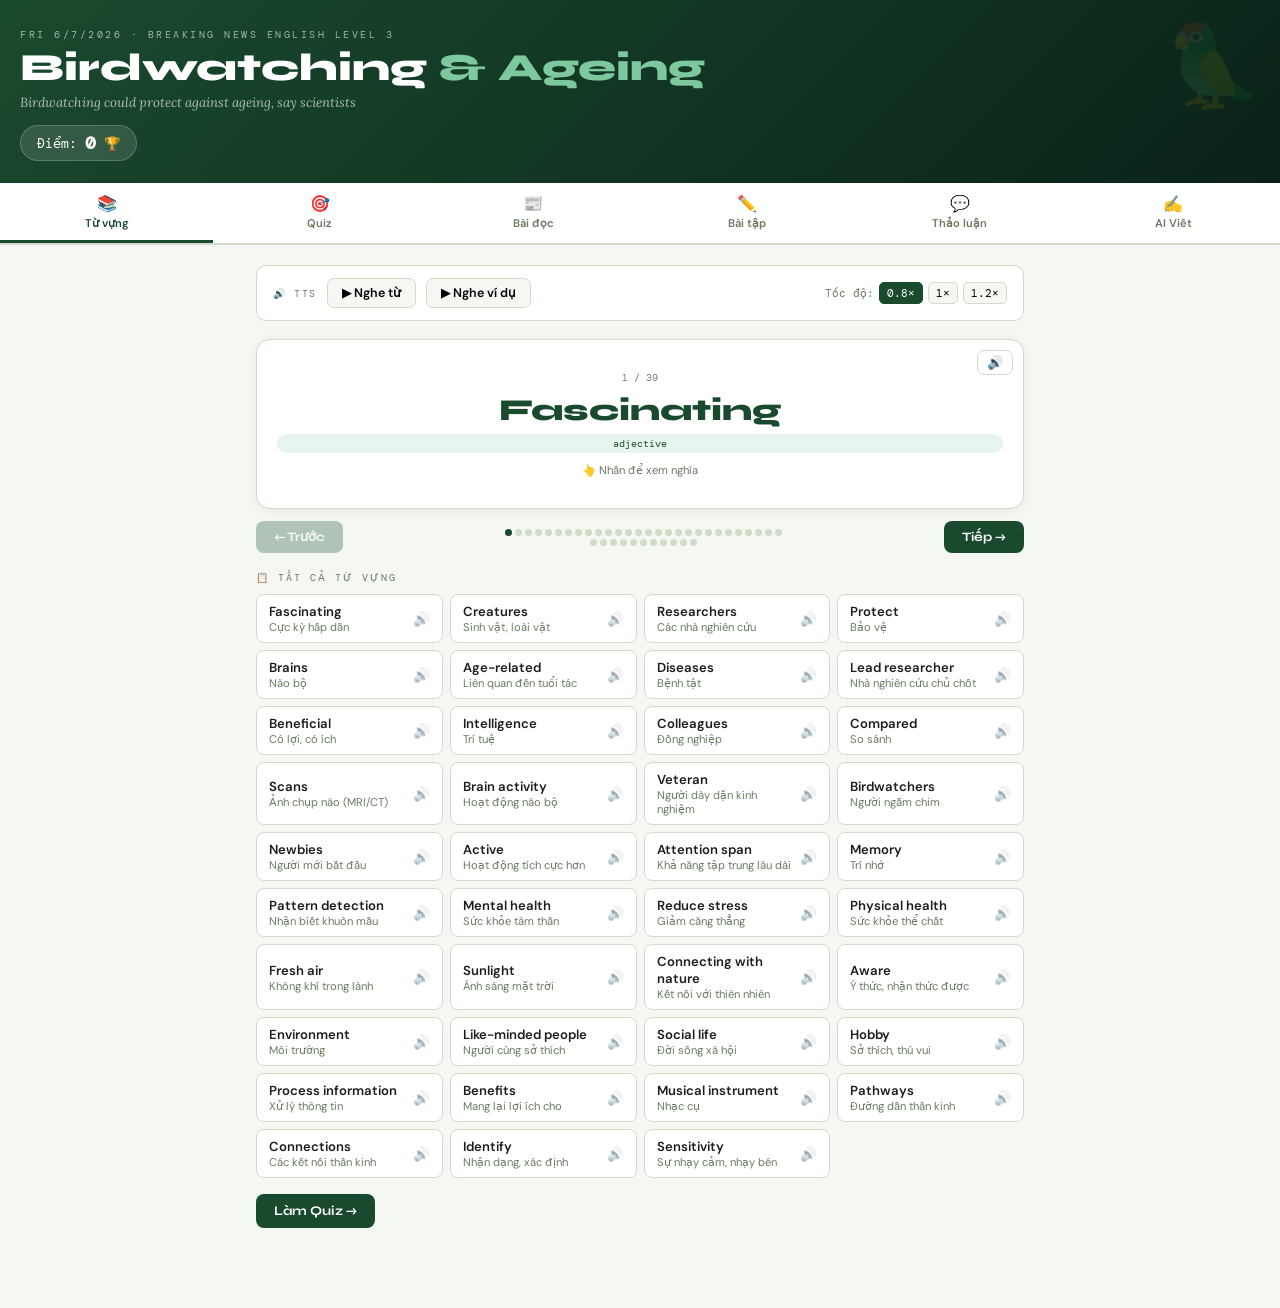
==== commit 78ea2e86: "feat: cập nhật lesson-2.html sang chủ đề Birdwatching Co-Authored-By: Claude Sonnet 4.6 <noreply@ant" ====
--- a/lesson-2.html
+++ b/lesson-2.html
@@ -3,23 +3,23 @@
 <head>
 <meta charset="UTF-8">
 <meta name="viewport" content="width=device-width, initial-scale=1.0">
-<title>Meditation &amp; Brain Health – English Lesson</title>
+<title>Birdwatching – English Lesson</title>
 <link href="https://fonts.googleapis.com/css2?family=Syne:wght@400;700;800&family=DM+Mono:wght@400;500&family=Lora:ital,wght@0,400;0,600;1,400&family=DM+Sans:wght@300;400;500;600&display=swap" rel="stylesheet">
 <style>
 :root{
-  --bg:#f4f4f7;--surface:#fff;--border:#ccc8dc;--text:#1a1820;--muted:#6a6278;
-  --accent:#2e1a4a;--accent2:#7c3aed;--light:#ede8f5;--gold:#c8962a;
+  --bg:#f4f7f2;--surface:#fff;--border:#d0dcc8;--text:#1a1f18;--muted:#6a7a62;
+  --accent:#1a4a2e;--accent2:#27ae60;--light:#e8f5ee;--gold:#c8962a;
   --red:#c0392b;--green:#1e7a3e;--blue:#1a4a7a;
 }
 *{margin:0;padding:0;box-sizing:border-box;}
 body{background:var(--bg);color:var(--text);font-family:'DM Sans',sans-serif;min-height:100vh;}
 
 /* HERO */
-.hero{background:linear-gradient(135deg,#2e1a4a 0%,#12092a 100%);color:white;padding:28px 20px 22px;position:relative;overflow:hidden;}
-.hero::after{content:'🧘';position:absolute;right:16px;top:14px;font-size:5rem;opacity:0.1;pointer-events:none;}
+.hero{background:linear-gradient(135deg,#1a4a2e 0%,#0a2218 100%);color:white;padding:28px 20px 22px;position:relative;overflow:hidden;}
+.hero::after{content:'🦜';position:absolute;right:16px;top:14px;font-size:5rem;opacity:0.1;pointer-events:none;}
 .hero-tag{font-family:'DM Mono',monospace;font-size:0.6rem;letter-spacing:2.5px;opacity:0.6;text-transform:uppercase;margin-bottom:6px;}
 .hero-title{font-family:'Syne',sans-serif;font-size:clamp(1.6rem,5vw,2.4rem);font-weight:800;line-height:1.1;margin-bottom:5px;}
-.hero-title em{color:#c4a8f8;font-style:normal;}
+.hero-title em{color:#7ec8a0;font-style:normal;}
 .hero-sub{font-family:'Lora',serif;font-size:0.83rem;opacity:0.65;font-style:italic;}
 .hero-score{display:inline-flex;align-items:center;gap:8px;margin-top:14px;background:rgba(255,255,255,0.12);border:1px solid rgba(255,255,255,0.2);border-radius:99px;padding:6px 16px;font-family:'DM Mono',monospace;font-size:0.82rem;}
 .hero-score strong{font-size:1.1rem;}
@@ -41,7 +41,7 @@
 .card-hd{display:flex;gap:10px;align-items:flex-start;margin-bottom:14px;padding-bottom:12px;border-bottom:1px solid var(--border);}
 .badge{background:var(--accent);color:white;font-family:'DM Mono',monospace;font-size:0.62rem;padding:4px 9px;border-radius:6px;flex-shrink:0;margin-top:1px;}
 .badge.gold{background:var(--gold);}
-.badge.ai{background:linear-gradient(135deg,#2e1a4a,#7c3aed);}
+.badge.ai{background:linear-gradient(135deg,#1a4a2e,#27ae60);}
 .card-ttl{font-family:'Syne',sans-serif;font-weight:700;font-size:0.95rem;}
 .card-desc{font-size:0.77rem;color:var(--muted);margin-top:2px;}
 .sec{font-family:'DM Mono',monospace;font-size:0.62rem;letter-spacing:2px;text-transform:uppercase;color:var(--muted);margin:18px 0 10px;}
@@ -71,13 +71,13 @@
 .fc-tap{font-size:0.7rem;color:var(--muted);margin-top:10px;}
 .fc-viet{font-size:1.1rem;font-weight:700;color:var(--accent);}
 .fc-def{font-family:'Lora',serif;font-size:0.83rem;color:var(--muted);line-height:1.5;max-width:340px;}
-.fc-ex{font-family:'Lora',serif;font-size:0.78rem;color:#4a3060;font-style:italic;background:#f3eefb;border-radius:7px;padding:7px 12px;margin-top:5px;max-width:360px;}
-.fc-ex strong{font-style:normal;background:#d8b4fe;border-radius:2px;padding:0 2px;}
+.fc-ex{font-family:'Lora',serif;font-size:0.78rem;color:#5a4030;font-style:italic;background:#fdf6ec;border-radius:7px;padding:7px 12px;margin-top:5px;max-width:360px;}
+.fc-ex strong{font-style:normal;background:#fde68a;border-radius:2px;padding:0 2px;}
 .fc-speak{position:absolute;top:10px;right:10px;background:none;border:1.5px solid var(--border);border-radius:7px;padding:4px 9px;cursor:pointer;font-size:0.82rem;transition:all 0.14s;}
 .fc-speak:hover{background:var(--light);}
 .fc-nav{display:flex;align-items:center;justify-content:space-between;margin-bottom:16px;}
 .nav-btn{padding:8px 18px;border-radius:8px;border:none;font-family:'Syne',sans-serif;font-weight:700;font-size:0.8rem;cursor:pointer;background:var(--accent);color:white;transition:all 0.14s;}
-.nav-btn:hover{background:#1a0a2e;}
+.nav-btn:hover{background:#0f2e1c;}
 .nav-btn:disabled{opacity:0.3;cursor:not-allowed;}
 .fc-dots{display:flex;gap:3px;flex-wrap:wrap;justify-content:center;max-width:280px;}
 .dot{width:7px;height:7px;border-radius:50%;background:var(--border);cursor:pointer;transition:background 0.2s;}
@@ -108,8 +108,8 @@
 .art-hl{font-family:'Syne',sans-serif;font-size:1.05rem;font-weight:700;line-height:1.4;margin-bottom:14px;padding-bottom:12px;border-bottom:1px solid var(--border);}
 .art-body{font-family:'Lora',serif;font-size:0.9rem;line-height:1.9;}
 .art-body p{margin-bottom:12px;}
-.hl{background:linear-gradient(180deg,transparent 58%,#c8b4f8 58%);cursor:help;font-weight:600;position:relative;}
-.hl-tt{display:none;position:absolute;bottom:calc(100% + 4px);left:50%;transform:translateX(-50%);background:#1a1820;color:white;padding:4px 10px;border-radius:7px;font-size:0.7rem;white-space:nowrap;z-index:20;font-family:'DM Sans',sans-serif;pointer-events:none;}
+.hl{background:linear-gradient(180deg,transparent 58%,#b8e8c8 58%);cursor:help;font-weight:600;position:relative;}
+.hl-tt{display:none;position:absolute;bottom:calc(100% + 4px);left:50%;transform:translateX(-50%);background:#1a1f18;color:white;padding:4px 10px;border-radius:7px;font-size:0.7rem;white-space:nowrap;z-index:20;font-family:'DM Sans',sans-serif;pointer-events:none;}
 .hl:hover .hl-tt, .hl:focus .hl-tt{display:block;}
 
 /* TF */
@@ -135,7 +135,9 @@
 .gap.ok{border-color:var(--green);color:var(--green);}
 .gap.bad{border-color:var(--red);color:var(--red);}
 
-/* DISCUSSION */
+/* ══════════════════════════════
+   DISCUSSION — main new feature
+══════════════════════════════ */
 .disc-item{background:var(--surface);border:1.5px solid var(--border);border-radius:12px;margin-bottom:14px;overflow:hidden;}
 .disc-top{padding:14px 16px;display:flex;align-items:flex-start;gap:10px;}
 .disc-num{font-family:'DM Mono',monospace;font-size:0.65rem;color:var(--muted);flex-shrink:0;margin-top:3px;min-width:20px;}
@@ -144,17 +146,19 @@
 .disc-speak{background:none;border:1.5px solid var(--border);border-radius:7px;padding:4px 9px;cursor:pointer;font-size:0.82rem;transition:all 0.13s;}
 .disc-speak:hover{border-color:var(--accent);}
 .disc-model-btn{background:var(--light);border:1.5px solid var(--border);border-radius:7px;padding:4px 10px;cursor:pointer;font-size:0.72rem;font-weight:600;color:var(--accent);transition:all 0.13s;}
-.disc-model-btn:hover{background:#d8c4f8;}
-
-.model-box{background:linear-gradient(135deg,#f4f0fb,#ede8f5);border-top:1.5px solid var(--border);padding:14px 16px;display:none;}
+.disc-model-btn:hover{background:#c8e8d8;}
+
+/* Model answer box */
+.model-box{background:linear-gradient(135deg,#f0f9f4,#e8f5ee);border-top:1.5px solid var(--border);padding:14px 16px;display:none;}
 .model-box.show{display:block;}
-.model-lbl{font-family:'DM Mono',monospace;font-size:0.6rem;letter-spacing:2px;text-transform:uppercase;color:var(--accent2);margin-bottom:6px;display:flex;align-items:center;gap:6px;}
+.model-lbl{font-family:'DM Mono',monospace;font-size:0.6rem;letter-spacing:2px;text-transform:uppercase;color:var(--green);margin-bottom:6px;display:flex;align-items:center;gap:6px;}
 .model-text{font-family:'Lora',serif;font-size:0.88rem;line-height:1.7;color:var(--text);}
-.model-text em{color:var(--accent);font-style:normal;font-weight:600;background:#c4a8f8;border-radius:3px;padding:0 3px;}
+.model-text em{color:var(--accent);font-style:normal;font-weight:600;background:#c8e8d8;border-radius:3px;padding:0 3px;}
 .model-note{font-size:0.75rem;color:var(--muted);margin-top:6px;font-style:italic;}
 .model-speak-btn{background:none;border:1.5px solid var(--border);border-radius:6px;padding:4px 10px;cursor:pointer;font-size:0.72rem;font-weight:600;color:var(--muted);margin-top:8px;transition:all 0.13s;}
 .model-speak-btn:hover{border-color:var(--accent);color:var(--accent);}
 
+/* Answer input + AI */
 .disc-input-wrap{border-top:1.5px solid var(--border);padding:12px 16px;display:none;}
 .disc-input-wrap.show{display:block;}
 .disc-ta{width:100%;border:2px solid var(--border);border-radius:8px;padding:10px 13px;font-family:'DM Mono',monospace;font-size:0.85rem;background:var(--bg);color:var(--text);resize:vertical;min-height:62px;outline:none;transition:border-color 0.2s;line-height:1.6;}
@@ -167,13 +171,13 @@
 .ai-track{flex:1;height:5px;background:var(--border);border-radius:99px;overflow:hidden;}
 .ai-fill{height:100%;background:linear-gradient(90deg,var(--accent),var(--accent2));border-radius:99px;transition:width 0.7s cubic-bezier(.34,1.56,.64,1);width:0%;}
 .ai-body{font-size:0.83rem;line-height:1.7;white-space:pre-wrap;}
-.ai-model{margin-top:9px;padding:9px 12px;background:#ede8f5;border:1px solid #c4a8f8;border-radius:7px;}
-.ai-model-lbl{font-family:'DM Mono',monospace;font-size:0.58rem;letter-spacing:2px;text-transform:uppercase;color:var(--accent2);margin-bottom:3px;}
+.ai-model{margin-top:9px;padding:9px 12px;background:#e8f5ee;border:1px solid #a0d8b0;border-radius:7px;}
+.ai-model-lbl{font-family:'DM Mono',monospace;font-size:0.58rem;letter-spacing:2px;text-transform:uppercase;color:var(--green);margin-bottom:3px;}
 .ai-model-txt{font-family:'DM Mono',monospace;font-size:0.85rem;}
 
 /* AI WRITING */
 .aw-block{margin-bottom:22px;}
-.prompt-block{background:linear-gradient(135deg,var(--accent),#12092a);color:white;border-radius:11px;padding:15px 18px;margin-bottom:12px;}
+.prompt-block{background:linear-gradient(135deg,var(--accent),#0a2218);color:white;border-radius:11px;padding:15px 18px;margin-bottom:12px;}
 .pb-lbl{font-family:'DM Mono',monospace;font-size:0.58rem;letter-spacing:2px;opacity:0.6;text-transform:uppercase;margin-bottom:5px;}
 .pb-txt{font-family:'Lora',serif;font-size:0.98rem;font-weight:600;line-height:1.4;}
 .pb-hint{font-size:0.74rem;opacity:0.62;margin-top:5px;font-style:italic;}
@@ -183,14 +187,14 @@
 /* BUTTONS */
 .btn{font-family:'Syne',sans-serif;font-weight:700;font-size:0.82rem;border:none;border-radius:8px;padding:9px 18px;cursor:pointer;transition:all 0.13s;}
 .btn-g{background:var(--accent);color:white;}
-.btn-g:hover{background:#1a0a2e;}
+.btn-g:hover{background:#0f2e1c;}
 .btn-g:disabled{opacity:0.35;cursor:not-allowed;}
 .btn-gh{background:transparent;color:var(--muted);border:1.5px solid var(--border);}
 .btn-gh:hover{border-color:var(--text);color:var(--text);}
 .btn-gold{background:var(--gold);color:white;}
 .btn-gold:hover{background:#a07820;}
 .btn-ai{background:var(--accent2);color:white;display:inline-flex;align-items:center;gap:6px;}
-.btn-ai:hover{background:#6d28d9;}
+.btn-ai:hover{background:#1e8040;}
 .btn-ai:disabled{opacity:0.35;cursor:not-allowed;}
 .btn-row{display:flex;gap:7px;flex-wrap:wrap;margin-top:12px;}
 .next-row{display:none;margin-top:10px;}
@@ -203,9 +207,9 @@
 
 <!-- HERO -->
 <div class="hero">
-  <div class="hero-tag">Thu 6/11/2026 · Breaking News English Level 3</div>
-  <div class="hero-title">Meditation <em>&amp; Brain Health</em></div>
-  <div class="hero-sub">Meditation could slow brain ageing and boost memory, say scientists</div>
+  <div class="hero-tag">Fri 6/7/2026 · Breaking News English Level 3</div>
+  <div class="hero-title">Birdwatching <em>&amp; Ageing</em></div>
+  <div class="hero-sub">Birdwatching could protect against ageing, say scientists</div>
   <div class="hero-score">Điểm: <strong id="score-num">0</strong> 🏆</div>
 </div>
 
@@ -223,6 +227,7 @@
 
 <!-- ══ STAGE 0: VOCAB ══ -->
 <div class="stage on" id="s0">
+  <!-- TTS -->
   <div class="tts-bar">
     <span class="tts-lbl">🔊 TTS</span>
     <button class="tts-btn" onclick="ttsWord()">▶ Nghe từ</button>
@@ -234,6 +239,7 @@
     </div>
   </div>
 
+  <!-- Flashcard -->
   <div class="fc" id="fc" onclick="flipFC()">
     <button class="fc-speak" onclick="event.stopPropagation();ttsWord()">🔊</button>
     <div class="fc-front">
@@ -289,13 +295,13 @@
     <div class="tts-prog"><div class="tts-prog-fill" id="art-prog"></div></div>
   </div>
   <div class="card">
-    <div class="art-kicker">📍 Boston, USA · 11 June 2026</div>
-    <div class="art-hl">Meditation could slow brain ageing and boost memory, say scientists</div>
+    <div class="art-kicker">📍 Toronto, Canada · 26 February 2026</div>
+    <div class="art-hl">Birdwatching could protect against ageing, say scientists</div>
     <div class="art-body">
-      <p><span class="hl">Meditation<span class="hl-tt">meditation = thiền định</span></span> is good for our minds and bodies. A new study from Harvard Medical School in the United States has found that people who <span class="hl">meditate<span class="hl-tt">meditate = thiền, ngồi thiền</span></span> <span class="hl">regularly<span class="hl-tt">regularly = đều đặn, thường xuyên</span></span> have <span class="hl">healthier<span class="hl-tt">healthier = khỏe mạnh hơn</span></span> and <span class="hl">younger-looking<span class="hl-tt">younger-looking = trông trẻ hơn</span></span> brains. The <span class="hl">lead researcher<span class="hl-tt">lead researcher = nhà nghiên cứu chủ chốt</span></span>, Dr Sara Lazar, said: "Meditation is like <span class="hl">exercise<span class="hl-tt">exercise = bài tập, sự tập luyện</span></span> for the brain. It can <span class="hl">slow down<span class="hl-tt">slow down = làm chậm lại</span></span> brain <span class="hl">ageing<span class="hl-tt">ageing = sự lão hóa</span></span> and improve <span class="hl">thinking skills<span class="hl-tt">thinking skills = kỹ năng tư duy</span></span>." The scientists said meditation could be as <span class="hl">beneficial<span class="hl-tt">beneficial = có lợi</span></span> as <span class="hl">physical exercise<span class="hl-tt">physical exercise = tập thể dục thể chất</span></span> for <span class="hl">mental health<span class="hl-tt">mental health = sức khỏe tâm thần</span></span>.</p>
-      <p>Dr Lazar and her <span class="hl">colleagues<span class="hl-tt">colleagues = đồng nghiệp</span></span> compared <span class="hl">brain scans<span class="hl-tt">brain scans = ảnh chụp não</span></span> of 20 <span class="hl">experienced<span class="hl-tt">experienced = có kinh nghiệm</span></span> <span class="hl">meditators<span class="hl-tt">meditators = người thiền định</span></span> and 20 <span class="hl">non-meditators<span class="hl-tt">non-meditators = người không thiền</span></span>. They found that the brains of the meditators were <span class="hl">thicker<span class="hl-tt">thicker = dày hơn</span></span> in areas that control <span class="hl">attention<span class="hl-tt">attention = sự chú ý</span></span> and <span class="hl">memory<span class="hl-tt">memory = trí nhớ</span></span>. Dr Lazar said the meditators had a better ability to <span class="hl">focus<span class="hl-tt">focus = tập trung</span></span> and could <span class="hl">process information<span class="hl-tt">process information = xử lý thông tin</span></span> more quickly. She added that meditators also showed fewer signs of <span class="hl">stress<span class="hl-tt">stress = căng thẳng</span></span> and <span class="hl">anxiety<span class="hl-tt">anxiety = lo âu</span></span>.</p>
-      <p>The researchers believe meditation <span class="hl">benefits<span class="hl-tt">benefits = mang lại lợi ích cho</span></span> the brain in a similar way to learning a <span class="hl">musical instrument<span class="hl-tt">musical instrument = nhạc cụ</span></span>. When people meditate, the brain creates new <span class="hl">pathways<span class="hl-tt">pathways = đường dẫn thần kinh</span></span> and <span class="hl">connections<span class="hl-tt">connections = kết nối thần kinh</span></span>. <span class="hl">Regular practice<span class="hl-tt">regular practice = luyện tập đều đặn</span></span> <span class="hl">strengthens<span class="hl-tt">strengthens = củng cố, tăng cường</span></span> these connections over time. Dr Lazar explained that even 20 minutes of <span class="hl">daily<span class="hl-tt">daily = hàng ngày</span></span> meditation can make a <span class="hl">significant<span class="hl-tt">significant = đáng kể</span></span> difference to brain health.</p>
-      <p>Other scientists also <span class="hl">recommend<span class="hl-tt">recommend = khuyến nghị</span></span> meditation. They say it can reduce <span class="hl">depression<span class="hl-tt">depression = trầm cảm</span></span> and <span class="hl">improve<span class="hl-tt">improve = cải thiện</span></span> <span class="hl">sleep quality<span class="hl-tt">sleep quality = chất lượng giấc ngủ</span></span>. Many people report feeling <span class="hl">calmer<span class="hl-tt">calmer = bình tĩnh hơn</span></span> and more in control of their <span class="hl">emotions<span class="hl-tt">emotions = cảm xúc</span></span>. Another benefit is that meditation makes people more <span class="hl">aware<span class="hl-tt">aware = ý thức, nhận thức được</span></span> of their own thoughts and <span class="hl">reactions<span class="hl-tt">reactions = phản ứng</span></span>. Experts say it is a <span class="hl">technique<span class="hl-tt">technique = kỹ thuật</span></span> that anyone can learn, from complete <span class="hl">beginners<span class="hl-tt">beginners = người mới bắt đầu</span></span> to <span class="hl">experienced practitioners<span class="hl-tt">experienced practitioners = người thực hành có kinh nghiệm</span></span>.</p>
+      <p>Birds are <span class="hl">fascinating<span class="hl-tt">fascinating = cực kỳ hấp dẫn</span></span> and beautiful <span class="hl">creatures<span class="hl-tt">creatures = sinh vật</span></span>. Looking at them in the wild could be good for us. That is what <span class="hl">researchers<span class="hl-tt">researchers = các nhà nghiên cứu</span></span> in Toronto, Canada say. The scientists found that birdwatching could <span class="hl">protect<span class="hl-tt">protect = bảo vệ</span></span> our <span class="hl">brains<span class="hl-tt">brains = não bộ</span></span> against <span class="hl">age-related<span class="hl-tt">age-related = liên quan đến tuổi tác</span></span> <span class="hl">diseases<span class="hl-tt">diseases = bệnh tật</span></span>. <span class="hl">Lead researcher<span class="hl-tt">lead researcher = nhà nghiên cứu chủ chốt</span></span> Dr Erik Wing said: "Skills from birding could be <span class="hl">beneficial<span class="hl-tt">beneficial = có lợi</span></span> for <span class="hl">intelligence<span class="hl-tt">intelligence = trí tuệ</span></span> and thinking as people age."</p>
+      <p>Dr Wing and his <span class="hl">colleagues<span class="hl-tt">colleagues = đồng nghiệp</span></span> <span class="hl">compared<span class="hl-tt">compared = so sánh</span></span> <span class="hl">scans<span class="hl-tt">scans = ảnh chụp não</span></span> of the <span class="hl">brain activity<span class="hl-tt">brain activity = hoạt động não bộ</span></span> of 29 <span class="hl">veteran<span class="hl-tt">veteran = dày dặn kinh nghiệm</span></span> <span class="hl">birdwatchers<span class="hl-tt">birdwatchers = người ngắm chim</span></span> and 29 <span class="hl">newbies<span class="hl-tt">newbies = người mới bắt đầu</span></span>. The brains of the veteran birders were a lot more <span class="hl">active<span class="hl-tt">active = hoạt động tích cực</span></span>. Dr Wing said the veterans had a longer <span class="hl">attention span<span class="hl-tt">attention span = khả năng tập trung</span></span> and a better <span class="hl">memory<span class="hl-tt">memory = trí nhớ</span></span>. He added that the veterans could also <span class="hl">process information<span class="hl-tt">process information = xử lý thông tin</span></span> more quickly.</p>
+      <p>The scientists believe birdwatching <span class="hl">benefits<span class="hl-tt">benefits = mang lại lợi ích</span></span> the brain like learning a <span class="hl">musical instrument<span class="hl-tt">musical instrument = nhạc cụ</span></span>. This is because the brain learns new skills, which add new <span class="hl">pathways<span class="hl-tt">pathways = đường dẫn thần kinh</span></span> and <span class="hl">connections<span class="hl-tt">connections = kết nối thần kinh</span></span>. Dr Wing said birdwatching combines the ability to search for and <span class="hl">identify<span class="hl-tt">identify = nhận dạng</span></span> things with a <span class="hl">sensitivity<span class="hl-tt">sensitivity = sự nhạy cảm</span></span> to movement and <span class="hl">pattern detection<span class="hl-tt">pattern detection = nhận biết khuôn mẫu</span></span>.</p>
+      <p>Other scientists recommend the <span class="hl">hobby<span class="hl-tt">hobby = sở thích</span></span>. They say it is good for our <span class="hl">mental health<span class="hl-tt">mental health = sức khỏe tâm thần</span></span> and can <span class="hl">reduce stress<span class="hl-tt">reduce stress = giảm căng thẳng</span></span>. It is also good for our <span class="hl">physical health<span class="hl-tt">physical health = sức khỏe thể chất</span></span> because we are outside in the <span class="hl">fresh air<span class="hl-tt">fresh air = không khí trong lành</span></span> and <span class="hl">sunlight<span class="hl-tt">sunlight = ánh sáng mặt trời</span></span>. Other benefits include <span class="hl">connecting with nature<span class="hl-tt">connecting with nature = kết nối với thiên nhiên</span></span> and becoming <span class="hl">aware<span class="hl-tt">aware = ý thức được</span></span> of the environment. Birdwatchers say their hobby is good for their <span class="hl">social life<span class="hl-tt">social life = đời sống xã hội</span></span> because they meet many <span class="hl">like-minded people<span class="hl-tt">like-minded people = người cùng sở thích</span></span>.</p>
     </div>
   </div>
   <div class="btn-row">
@@ -306,6 +312,7 @@
 
 <!-- ══ STAGE 3: EXERCISES ══ -->
 <div class="stage" id="s3">
+  <!-- TF -->
   <div class="card">
     <div class="card-hd">
       <div class="badge">01</div>
@@ -319,6 +326,7 @@
     <div class="next-row" id="tf-next"><button class="btn btn-gold" onclick="scrollTo2('ex-gf')">Tiếp →</button></div>
   </div>
 
+  <!-- Gap fill -->
   <div class="card" id="ex-gf">
     <div class="card-hd">
       <div class="badge">02</div>
@@ -378,177 +386,165 @@
 // ════════════════════════════════════════
 
 const VOCAB = [
-  {w:"Meditation",pos:"noun",viet:"Thiền định",def:"The practice of focusing the mind to achieve calm and clarity",ex:"<strong>Meditation</strong> is like exercise for the brain."},
-  {w:"Meditate",pos:"verb",viet:"Ngồi thiền, thiền",def:"To practise meditation; to sit quietly and focus the mind",ex:"People who <strong>meditate</strong> regularly have healthier brains."},
-  {w:"Regularly",pos:"adverb",viet:"Đều đặn, thường xuyên",def:"Often and at the same time each day or week",ex:"People who meditate <strong>regularly</strong> live healthier lives."},
-  {w:"Healthier",pos:"adjective",viet:"Khỏe mạnh hơn",def:"In a better state of health than before or than others",ex:"Meditators have <strong>healthier</strong> and younger-looking brains."},
-  {w:"Younger-looking",pos:"adjective",viet:"Trông trẻ hơn tuổi",def:"Appearing younger than one's actual age",ex:"Regular meditators had <strong>younger-looking</strong> brains."},
-  {w:"Lead researcher",pos:"noun phrase",viet:"Nhà nghiên cứu chủ chốt",def:"The main scientist in charge of a study",ex:"<strong>Lead researcher</strong> Dr Sara Lazar ran the Harvard study."},
-  {w:"Exercise",pos:"noun",viet:"Bài tập, sự tập luyện",def:"Physical or mental activity done to stay healthy",ex:"Meditation is like <strong>exercise</strong> for the brain."},
-  {w:"Slow down",pos:"verb phrase",viet:"Làm chậm lại",def:"To reduce the speed of something",ex:"Meditation can <strong>slow down</strong> brain ageing."},
-  {w:"Ageing",pos:"noun",viet:"Sự lão hóa",def:"The process of growing old",ex:"Meditation slows down brain <strong>ageing</strong>."},
-  {w:"Thinking skills",pos:"noun phrase",viet:"Kỹ năng tư duy",def:"The ability to understand, analyse, and solve problems",ex:"Meditation can improve our <strong>thinking skills</strong>."},
-  {w:"Beneficial",pos:"adjective",viet:"Có lợi, có ích",def:"Producing good results; helpful",ex:"Meditation is as <strong>beneficial</strong> as physical exercise."},
-  {w:"Physical exercise",pos:"noun phrase",viet:"Tập thể dục thể chất",def:"Movement of the body to stay physically fit",ex:"It is as beneficial as <strong>physical exercise</strong> for health."},
-  {w:"Mental health",pos:"noun phrase",viet:"Sức khỏe tâm thần",def:"The health of a person's mind and emotions",ex:"Meditation is excellent for <strong>mental health</strong>."},
-  {w:"Colleagues",pos:"noun",viet:"Đồng nghiệp",def:"People you work with professionally",ex:"Dr Lazar and her <strong>colleagues</strong> studied 40 people."},
-  {w:"Brain scans",pos:"noun phrase",viet:"Ảnh chụp não",def:"Medical images that show the inside of the brain",ex:"They compared <strong>brain scans</strong> of meditators and non-meditators."},
-  {w:"Experienced",pos:"adjective",viet:"Có kinh nghiệm, dày dặn",def:"Having a lot of knowledge or skill from practice",ex:"They studied 20 <strong>experienced</strong> meditators."},
-  {w:"Meditators",pos:"noun",viet:"Người thiền định",def:"People who practise meditation regularly",ex:"The brains of the <strong>meditators</strong> were thicker."},
-  {w:"Non-meditators",pos:"noun",viet:"Người không thiền",def:"People who do not practise meditation",ex:"They compared meditators and <strong>non-meditators</strong>."},
-  {w:"Thicker",pos:"adjective",viet:"Dày hơn",def:"Having a greater depth or width",ex:"Meditators had <strong>thicker</strong> brains in some areas."},
-  {w:"Attention",pos:"noun",viet:"Sự chú ý",def:"The act of focusing on one thing carefully",ex:"Meditation trains areas that control <strong>attention</strong>."},
-  {w:"Memory",pos:"noun",viet:"Trí nhớ",def:"The ability to remember information and experiences",ex:"Meditators had a better <strong>memory</strong> than non-meditators."},
-  {w:"Focus",pos:"verb/noun",viet:"Tập trung",def:"To direct attention onto one thing; the state of concentration",ex:"Meditators had a better ability to <strong>focus</strong>."},
-  {w:"Process information",pos:"verb phrase",viet:"Xử lý thông tin",def:"To understand and use information",ex:"They could <strong>process information</strong> more quickly."},
-  {w:"Stress",pos:"noun",viet:"Căng thẳng",def:"A feeling of worry or pressure caused by difficult situations",ex:"Meditators showed fewer signs of <strong>stress</strong>."},
-  {w:"Anxiety",pos:"noun",viet:"Lo âu, lo lắng",def:"A feeling of worry and nervousness about the future",ex:"Meditation reduces <strong>anxiety</strong> and depression."},
-  {w:"Benefits",pos:"verb",viet:"Mang lại lợi ích cho",def:"To be helpful or useful to someone or something",ex:"Meditation <strong>benefits</strong> the brain like learning music."},
-  {w:"Musical instrument",pos:"noun phrase",viet:"Nhạc cụ",def:"A device used to make music, such as a piano or guitar",ex:"It is similar to learning a <strong>musical instrument</strong>."},
-  {w:"Pathways",pos:"noun",viet:"Đường dẫn thần kinh",def:"Routes in the brain along which signals travel",ex:"Meditation creates new <strong>pathways</strong> in the brain."},
-  {w:"Connections",pos:"noun",viet:"Kết nối thần kinh",def:"Links between different parts of the brain",ex:"New <strong>connections</strong> form through regular practice."},
-  {w:"Regular practice",pos:"noun phrase",viet:"Luyện tập đều đặn",def:"Doing something consistently over a long period",ex:"<strong>Regular practice</strong> strengthens brain connections."},
-  {w:"Strengthens",pos:"verb",viet:"Củng cố, tăng cường",def:"Makes something stronger or more powerful",ex:"Meditation <strong>strengthens</strong> neural connections over time."},
-  {w:"Daily",pos:"adjective",viet:"Hàng ngày",def:"Happening or done every day",ex:"Even 20 minutes of <strong>daily</strong> meditation helps the brain."},
-  {w:"Significant",pos:"adjective",viet:"Đáng kể, quan trọng",def:"Large or important enough to notice or have an effect",ex:"It makes a <strong>significant</strong> difference to brain health."},
-  {w:"Recommend",pos:"verb",viet:"Khuyến nghị, đề xuất",def:"To suggest that something is good or should be done",ex:"Experts <strong>recommend</strong> meditation for better health."},
-  {w:"Depression",pos:"noun",viet:"Trầm cảm",def:"A mental illness that makes people feel very sad and hopeless",ex:"Meditation can reduce anxiety and <strong>depression</strong>."},
-  {w:"Sleep quality",pos:"noun phrase",viet:"Chất lượng giấc ngủ",def:"How well a person sleeps, including depth and length",ex:"Meditation improves <strong>sleep quality</strong>."},
-  {w:"Calmer",pos:"adjective",viet:"Bình tĩnh hơn",def:"More relaxed and less worried",ex:"People feel <strong>calmer</strong> after meditating."},
-  {w:"Emotions",pos:"noun",viet:"Cảm xúc",def:"Feelings such as happiness, sadness, or fear",ex:"Meditation helps people control their <strong>emotions</strong>."},
-  {w:"Technique",pos:"noun",viet:"Kỹ thuật, phương pháp",def:"A specific way of doing something",ex:"Meditation is a <strong>technique</strong> anyone can learn."},
+  {w:"Fascinating",pos:"adjective",viet:"Cực kỳ hấp dẫn",def:"Extremely interesting or attractive",ex:"Birds are <strong>fascinating</strong> and beautiful creatures."},
+  {w:"Creatures",pos:"noun",viet:"Sinh vật, loài vật",def:"Animals or living beings",ex:"Birds are fascinating and beautiful <strong>creatures</strong>."},
+  {w:"Researchers",pos:"noun",viet:"Các nhà nghiên cứu",def:"Scientists who study a topic in detail",ex:"<strong>Researchers</strong> in Toronto studied birdwatchers' brains."},
+  {w:"Protect",pos:"verb",viet:"Bảo vệ",def:"To keep something safe from harm",ex:"Birdwatching could <strong>protect</strong> our brains against diseases."},
+  {w:"Brains",pos:"noun",viet:"Não bộ",def:"The organ inside the head that controls the body",ex:"The veteran birders had more active <strong>brains</strong>."},
+  {w:"Age-related",pos:"adjective",viet:"Liên quan đến tuổi tác",def:"Caused by or connected to getting older",ex:"Birdwatching protects against <strong>age-related</strong> diseases."},
+  {w:"Diseases",pos:"noun",viet:"Bệnh tật",def:"Illnesses that make people sick",ex:"Scientists want to prevent age-related <strong>diseases</strong>."},
+  {w:"Lead researcher",pos:"noun phrase",viet:"Nhà nghiên cứu chủ chốt",def:"The main scientist leading a study",ex:"<strong>Lead researcher</strong> Dr Erik Wing led the study."},
+  {w:"Beneficial",pos:"adjective",viet:"Có lợi, có ích",def:"Good for you; producing a good effect",ex:"Skills from birding could be <strong>beneficial</strong> for intelligence."},
+  {w:"Intelligence",pos:"noun",viet:"Trí tuệ",def:"The ability to learn and understand things",ex:"Birdwatching could boost <strong>intelligence</strong>."},
+  {w:"Colleagues",pos:"noun",viet:"Đồng nghiệp",def:"People you work with",ex:"Dr Wing and his <strong>colleagues</strong> compared brain scans."},
+  {w:"Compared",pos:"verb",viet:"So sánh",def:"Looked at similarities and differences between things",ex:"They <strong>compared</strong> brain scans of veterans and newbies."},
+  {w:"Scans",pos:"noun",viet:"Ảnh chụp não (MRI/CT)",def:"Medical images of the inside of the body",ex:"The researchers looked at brain <strong>scans</strong>."},
+  {w:"Brain activity",pos:"noun phrase",viet:"Hoạt động não bộ",def:"How active and busy the brain is",ex:"They measured the <strong>brain activity</strong> of all participants."},
+  {w:"Veteran",pos:"noun / adj",viet:"Người dày dặn kinh nghiệm",def:"A person with a lot of experience in something",ex:"29 <strong>veteran</strong> birdwatchers joined the study."},
+  {w:"Birdwatchers",pos:"noun",viet:"Người ngắm chim",def:"People whose hobby is watching birds in nature",ex:"58 <strong>birdwatchers</strong> took part in the research."},
+  {w:"Newbies",pos:"noun (informal)",viet:"Người mới bắt đầu",def:"People who are new to an activity",ex:"They compared veterans with 29 <strong>newbies</strong>."},
+  {w:"Active",pos:"adjective",viet:"Hoạt động tích cực hơn",def:"Doing a lot; working hard",ex:"Veteran brains were a lot more <strong>active</strong>."},
+  {w:"Attention span",pos:"noun phrase",viet:"Khả năng tập trung lâu dài",def:"How long someone can concentrate on one thing",ex:"Veterans had a longer <strong>attention span</strong>."},
+  {w:"Memory",pos:"noun",viet:"Trí nhớ",def:"The ability to remember things",ex:"Veterans had a better <strong>memory</strong> than newbies."},
+  {w:"Pattern detection",pos:"noun phrase",viet:"Nhận biết khuôn mẫu",def:"The ability to notice repeating shapes or forms",ex:"Birdwatching trains <strong>pattern detection</strong> skills."},
+  {w:"Mental health",pos:"noun phrase",viet:"Sức khỏe tâm thần",def:"The health of the mind and emotions",ex:"Birdwatching is good for <strong>mental health</strong>."},
+  {w:"Reduce stress",pos:"verb phrase",viet:"Giảm căng thẳng",def:"To make stress smaller or less intense",ex:"Birdwatching can <strong>reduce stress</strong>."},
+  {w:"Physical health",pos:"noun phrase",viet:"Sức khỏe thể chất",def:"The health of the body",ex:"It also benefits <strong>physical health</strong>."},
+  {w:"Fresh air",pos:"noun phrase",viet:"Không khí trong lành",def:"Clean, cool outdoor air",ex:"We benefit from being in the <strong>fresh air</strong>."},
+  {w:"Sunlight",pos:"noun",viet:"Ánh sáng mặt trời",def:"Light and warmth from the sun",ex:"Being outside in the <strong>sunlight</strong> is healthy."},
+  {w:"Connecting with nature",pos:"phrase",viet:"Kết nối với thiên nhiên",def:"Feeling close to the natural world",ex:"Benefits include <strong>connecting with nature</strong>."},
+  {w:"Aware",pos:"adjective",viet:"Ý thức, nhận thức được",def:"Knowing that something exists or is important",ex:"Birdwatching makes us more <strong>aware</strong> of the environment."},
+  {w:"Environment",pos:"noun",viet:"Môi trường",def:"The natural world around us",ex:"We become more aware of the <strong>environment</strong>."},
+  {w:"Like-minded people",pos:"noun phrase",viet:"Người cùng sở thích",def:"People who share the same interests or opinions",ex:"Birdwatchers meet many <strong>like-minded people</strong>."},
+  {w:"Social life",pos:"noun phrase",viet:"Đời sống xã hội",def:"The activities a person does with other people",ex:"The hobby is great for their <strong>social life</strong>."},
+  {w:"Hobby",pos:"noun",viet:"Sở thích, thú vui",def:"An activity done for enjoyment in free time",ex:"Birdwatching is a popular <strong>hobby</strong>."},
+  {w:"Process information",pos:"verb phrase",viet:"Xử lý thông tin",def:"To understand, analyse and use information",ex:"Veterans could <strong>process information</strong> more quickly."},
+  {w:"Benefits",pos:"verb",viet:"Mang lại lợi ích cho",def:"Helps or is good for something",ex:"Birdwatching <strong>benefits</strong> the brain like music."},
+  {w:"Musical instrument",pos:"noun phrase",viet:"Nhạc cụ",def:"A device used to make music",ex:"It is like learning a <strong>musical instrument</strong>."},
+  {w:"Pathways",pos:"noun",viet:"Đường dẫn thần kinh",def:"Routes in the brain that signals travel along",ex:"New skills add new <strong>pathways</strong> in the brain."},
+  {w:"Connections",pos:"noun",viet:"Các kết nối thần kinh",def:"Links between different parts of the brain",ex:"New skills add new pathways and <strong>connections</strong>."},
+  {w:"Identify",pos:"verb",viet:"Nhận dạng, xác định",def:"To find out or recognise what something is",ex:"Birdwatching helps you <strong>identify</strong> different species."},
+  {w:"Sensitivity",pos:"noun",viet:"Sự nhạy cảm, nhạy bén",def:"The ability to notice small details or changes",ex:"It develops a <strong>sensitivity</strong> to movement."},
 ];
 
 const TF_DATA = [
-  {text:"The research was carried out at Harvard Medical School in the United States.",ans:"T",exp:"ĐÚNG — nguyên văn trong bài."},
-  {text:"The scientists studied 40 people in total.",ans:"T",exp:"ĐÚNG — 20 meditators + 20 non-meditators = 40 người."},
-  {text:"Non-meditators had thicker brains than meditators.",ans:"F",exp:"SAI — MEDITATORS had THICKER brains, not non-meditators."},
-  {text:"The scientists compared meditation to playing a sport.",ans:"F",exp:"SAI — meditation was compared to learning a MUSICAL INSTRUMENT."},
-  {text:"Dr Lazar said that 20 minutes of daily meditation can make a significant difference.",ans:"T",exp:"ĐÚNG — nguyên văn trong bài."},
-  {text:"Meditation can reduce depression and improve sleep quality.",ans:"T",exp:"ĐÚNG — bài đề cập đến cả hai lợi ích này."},
-  {text:"Meditation can only be practised by people with many years of experience.",ans:"F",exp:"SAI — bài nói anyone can learn, from complete beginners to experienced practitioners."},
+  {text:"The research says birdwatching can protect our brains against age-related diseases.",ans:"T",exp:"ĐÚNG — nguyên văn trong bài."},
+  {text:"58 people in total had their brains scanned in the study.",ans:"T",exp:"ĐÚNG — 29 veterans + 29 newbies = 58 người."},
+  {text:"Newbies had more active brains than veteran birdwatchers.",ans:"F",exp:"SAI — VETERAN birders had MORE active brains."},
+  {text:"Birdwatching is compared to watching an action movie.",ans:"F",exp:"SAI — birdwatching is compared to learning a MUSICAL INSTRUMENT."},
+  {text:"Birdwatching is only good for mental health, not physical health.",ans:"F",exp:"SAI — bài nói birdwatching cũng tốt cho physical health."},
+  {text:"Birdwatching can help people connect with nature.",ans:"T",exp:"ĐÚNG — \"benefits include connecting with nature\"."},
+  {text:"Birdwatchers say the hobby can improve their social life.",ans:"T",exp:"ĐÚNG — they meet many like-minded people."},
 ];
 
 const GF = {
-  bank:["regularly","thicker","anxiety","sleep quality","slow down","significant","mental health","focus"],
+  bank:["fascinating","protect","veteran","attention span","musical instrument","mental health","fresh air","like-minded"],
   parts:[
-    "People who meditate (1)____ have healthier and younger-looking brains.",
-    "Meditation can (2)____ brain ageing and improve thinking skills.",
-    "The brains of the meditators were (3)____ in areas that control attention.",
-    "Meditators had a better ability to (4)____ than non-meditators.",
-    "Even 20 minutes of daily meditation makes a (5)____ difference.",
-    "Meditation can reduce (6)____ and depression.",
-    "Scientists say meditation is excellent for our (7)____.",
-    "Many people report that meditation improves their (8)____.",
+    "Birds are (1)____ and beautiful creatures.",
+    "Birdwatching could (2)____ our brains against age-related diseases.",
+    "(3)____ birdwatchers had a longer (4)____ and a better memory.",
+    "Birdwatching benefits the brain like learning a (5)____.",
+    "It is good for our (6)____ and can reduce stress.",
+    "We are outside in the (7)____ and sunlight.",
+    "They meet many (8)____ people.",
   ],
-  ans:["regularly","slow down","thicker","focus","significant","anxiety","mental health","sleep quality"]
+  ans:["fascinating","protect","Veteran","attention span","musical instrument","mental health","fresh air","like-minded"]
 };
 
+// DISCUSSION — each has question, modelAnswer, grammarNote
 const DISC_COMP = [
   {
     q:"Where did the research take place?",
-    model:"The research took place at Harvard Medical School in the United States.",
-    note:"'Take place' = xảy ra, diễn ra. Tự nhiên hơn 'happen' trong văn học thuật."
-  },
-  {
-    q:"What did the scientists study?",
-    model:"The scientists studied the effects of meditation on the brain, particularly in experienced meditators.",
-    note:"'The effects of A on B' = tác động của A lên B. Cấu trúc học thuật quan trọng."
-  },
-  {
-    q:"How many people were involved in the study?",
-    model:"Forty people were involved in the study — twenty experienced meditators and twenty non-meditators.",
-    note:"'Were involved in' = tham gia vào. Viết số từ 1–99 bằng chữ trong văn viết trang trọng."
-  },
-  {
-    q:"What did the scientists find about the brains of meditators?",
-    model:"The scientists found that the brains of meditators were thicker in areas that control attention and memory.",
-    note:"'Found that + mệnh đề' = phát hiện rằng. Cấu trúc báo cáo nghiên cứu rất phổ biến."
-  },
-  {
-    q:"What skills did experienced meditators have better than non-meditators?",
-    model:"Experienced meditators had a better ability to focus and could process information more quickly than non-meditators.",
-    note:"'Had a better ability to + V' = có khả năng tốt hơn để làm gì. 'Could process' = khả năng trong quá khứ."
-  },
-  {
-    q:"What did the scientists compare meditation to?",
-    model:"The scientists compared meditation to learning a musical instrument because both create new pathways and connections in the brain.",
-    note:"'Compare A to B' + 'because' giải thích lý do → câu hoàn chỉnh và thuyết phục hơn."
-  },
-  {
-    q:"How long should a person meditate each day, according to Dr Lazar?",
-    model:"According to Dr Lazar, even 20 minutes of daily meditation can make a significant difference to brain health.",
-    note:"'According to...' = theo... Cách trích dẫn nguồn trang trọng và chính xác."
-  },
-  {
-    q:"What mental health problems can meditation help with?",
-    model:"Meditation can help reduce anxiety and depression, and it also improves overall mental health.",
-    note:"'Help reduce' (không có 'to') = giúp giảm. 'Overall' = tổng thể, toàn diện."
-  },
-  {
-    q:"How does meditation affect sleep?",
-    model:"Meditation improves sleep quality, helping people sleep more deeply and feel more rested.",
-    note:"'Helping people + V' là participle phrase bổ sung ý → câu đa dạng hơn."
-  },
-  {
-    q:"Who can learn to meditate, according to the article?",
-    model:"According to the article, anyone can learn to meditate, from complete beginners to experienced practitioners.",
-    note:"'From A to B' = từ A đến B. Liệt kê phạm vi rất hiệu quả trong tiếng Anh."
+    model:"The research took place in Toronto, Canada.",
+    note:"Dùng 'take place' thay vì 'happen' nghe tự nhiên hơn trong học thuật."
+  },
+  {
+    q:"What hobby did the scientists study?",
+    model:"The scientists studied birdwatching.",
+    note:"Simple past + direct object. Ngắn gọn là tốt nhất."
+  },
+  {
+    q:"How many veteran birdwatchers were involved in the study?",
+    model:"Twenty-nine veteran birdwatchers were involved in the study.",
+    note:"'Were involved in' = cách diễn đạt học thuật cho 'took part in'."
+  },
+  {
+    q:"What did the scientists compare in the study?",
+    model:"The scientists compared brain scans of veteran birdwatchers and newbies to measure their brain activity.",
+    note:"Thêm 'to measure brain activity' giải thích mục đích → câu đầy đủ hơn."
+  },
+  {
+    q:"How were the brains of veteran birdwatchers different from the newbies?",
+    model:"The brains of veteran birdwatchers were a lot more active than those of the newbies.",
+    note:"'Those of' tránh lặp 'brains of the newbies'. Dùng comparative 'more active than'."
+  },
+  {
+    q:"What skills did veteran birdwatchers have better than beginners?",
+    model:"Veteran birdwatchers had a longer attention span, a better memory, and could process information more quickly.",
+    note:"Liệt kê 3 điểm với serial comma. 'Could process' = khả năng trong quá khứ."
+  },
+  {
+    q:"What did the scientists compare birdwatching to?",
+    model:"The scientists compared birdwatching to learning a musical instrument.",
+    note:"'Compare A to B' = so sánh A với B (điểm giống nhau)."
+  },
+  {
+    q:"Why does birdwatching help the brain, according to the article?",
+    model:"According to the article, birdwatching helps the brain because it teaches new skills, which create new pathways and connections in the brain.",
+    note:"'According to the article' → cách trích dẫn nguồn chuẩn. 'Which create' = mệnh đề quan hệ."
+  },
+  {
+    q:"Besides mental health, what other type of health can birdwatching improve?",
+    model:"Besides mental health, birdwatching can also improve physical health because it involves being outside in fresh air and sunlight.",
+    note:"'Besides... also' = cặp từ nối bổ sung ý kiến. 'Involves being' = V + gerund."
+  },
+  {
+    q:"How can birdwatching help people socially?",
+    model:"Birdwatching can help people socially because they get to meet many like-minded people who share the same hobby.",
+    note:"'Get to do something' = có cơ hội làm gì. 'Like-minded' là key vocab."
   },
 ];
 
 const DISC_OPEN = [
   {
-    q:"Do you think meditation sounds interesting? Why or why not?",
-    model:"Personally, I find meditation quite interesting because it is a simple yet powerful way to improve both mental and physical health. However, I think it requires a lot of patience and consistency, which can be challenging for busy people.",
-    note:"'Simple yet powerful' = đơn giản nhưng mạnh mẽ. 'Yet' = nhưng (mạnh hơn 'but')."
-  },
-  {
-    q:"Have you ever tried meditation or any breathing exercises?",
-    model:"Yes, I have tried meditation a few times using a guided app. I found it quite relaxing, but I struggled to maintain a consistent daily habit. I think the key is to start with just a few minutes and gradually increase the time.",
-    note:"'I struggled to + V' = tôi gặp khó khăn khi làm gì. 'Gradually' = dần dần, từng bước."
-  },
-  {
-    q:"What do you do to reduce stress in your daily life?",
-    model:"To reduce stress, I usually go for a walk, listen to music, or spend time with friends and family. I also try to get enough sleep, as I find that being well-rested makes me feel much calmer and more focused.",
-    note:"'As I find that...' = vì tôi thấy rằng... Liên kết ý kiến với kinh nghiệm cá nhân."
-  },
-  {
-    q:"Do you think schools should teach meditation to students? Why?",
-    model:"I strongly believe that schools should teach meditation to students because it can help them manage exam stress, improve concentration, and develop better emotional control. These are skills that are useful both in school and in adult life.",
-    note:"'These are skills that...' = cách tổng kết và nhấn mạnh lý do. 'Both A and B' rất tự nhiên."
-  },
-  {
-    q:"What other habits do you think are good for brain health?",
-    model:"In my opinion, habits such as regular physical exercise, reading, learning a new language, and getting enough sleep are all excellent for brain health, as they keep the mind active and build new neural connections.",
-    note:"'Such as' liệt kê ví dụ. 'As they keep the mind active' = giải thích lý do bằng mệnh đề nguyên nhân."
-  },
-  {
-    q:"Do you think technology, like meditation apps, helps people adopt healthy habits? Why?",
-    model:"I think technology can be very helpful for adopting healthy habits because apps provide structure, reminders, and guidance that make it easier to get started. However, the danger is that people may rely too much on technology and forget to practise on their own.",
-    note:"'The danger is that...' = nguy cơ là... Cách trình bày balanced view: lợi ích + nguy cơ."
+    q:"Do you think birdwatching sounds interesting? Why or why not?",
+    model:"Personally, I find birdwatching quite interesting because it combines outdoor exercise with learning about nature. However, I think it requires a lot of patience, which can be challenging for people with a busy lifestyle.",
+    note:"'Personally, I find...' mở đầu ý kiến cá nhân. 'However' thể hiện balanced view."
+  },
+  {
+    q:"What hobbies are good for keeping the brain healthy?",
+    model:"In my opinion, hobbies such as learning a new language, playing chess, or practicing a musical instrument are excellent for keeping the brain healthy, as they all require focus and memory.",
+    note:"'Such as' liệt kê ví dụ. 'As they all require' = mệnh đề nguyên nhân."
+  },
+  {
+    q:"Do you enjoy spending time in nature? Why?",
+    model:"Yes, I really enjoy spending time in nature because it helps me clear my mind and feel more relaxed. Being surrounded by greenery and fresh air is a great way to escape from the stress of daily life.",
+    note:"'Being surrounded by' = gerund phrase làm chủ ngữ. 'Escape from' = thoát khỏi."
+  },
+  {
+    q:"What activities help reduce stress in your life?",
+    model:"For me, the most effective ways to reduce stress are going for a walk, listening to music, and talking to close friends. These activities help me reset mentally and feel more energized.",
+    note:"'The most effective ways to...' = superlative + infinitive. 'Reset mentally' hay và tự nhiên."
+  },
+  {
+    q:"Would you rather learn birdwatching or a musical instrument? Why?",
+    model:"I would rather learn a musical instrument than take up birdwatching, because I think music has a more immediate creative outlet. That said, birdwatching seems like a wonderful way to connect with nature.",
+    note:"'Would rather A than B' = cấu trúc so sánh lựa chọn. 'That said' = however nhẹ hơn."
+  },
+  {
+    q:"Do you think technology has reduced people's connection with nature? Why?",
+    model:"I strongly believe that technology has reduced people's connection with nature, especially among younger generations. Many people spend most of their time on screens indoors rather than exploring the outdoors.",
+    note:"'Especially among' nhấn mạnh đối tượng cụ thể. 'Rather than' = thay vì."
   },
 ];
 
 const AW_PROMPTS = [
-  {
-    viet:"Thiền định có thể làm chậm quá trình lão hóa não bộ và cải thiện kỹ năng tư duy.",
-    hint:"meditation / slow down / brain ageing / improve / thinking skills",
-    grammar:"S + can + V + O + and + V + O"
-  },
-  {
-    viet:"Những người thiền định đều đặn có não dày hơn ở những vùng kiểm soát sự chú ý và trí nhớ.",
-    hint:"people who meditate regularly / thicker brains / areas that control / attention and memory",
-    grammar:"People who + V + adverb + have + comparative adjective + noun + in + noun phrase"
-  },
-  {
-    viet:"Thiền định không chỉ tốt cho sức khỏe tâm thần mà còn giúp cải thiện chất lượng giấc ngủ.",
-    hint:"not only mental health / but also / improve / sleep quality",
-    grammar:"Not only is A good for B, but it also + V + O"
-  },
+  {viet:"Ngắm chim có thể bảo vệ não bộ khỏi các bệnh liên quan đến tuổi tác.",hint:"birdwatching / protect / brains / age-related diseases",grammar:"S + can + V + O + against + noun phrase"},
+  {viet:"Những người ngắm chim lâu năm có trí nhớ tốt hơn và khoảng chú ý dài hơn so với người mới.",hint:"veteran birdwatchers / better memory / longer attention span / than newbies",grammar:"So sánh hơn: S + have + comparative + than + O"},
+  {viet:"Ngắm chim không chỉ tốt cho sức khỏe tâm thần mà còn giúp bạn gặp gỡ những người cùng sở thích.",hint:"not only mental health / but also / meet / like-minded people",grammar:"Not only ... but also ..."},
 ];
 
-const ART_PLAIN = `Meditation is good for our minds and bodies. A new study from Harvard Medical School in the United States has found that people who meditate regularly have healthier and younger-looking brains. The lead researcher, Dr Sara Lazar, said: "Meditation is like exercise for the brain. It can slow down brain ageing and improve thinking skills." The scientists said meditation could be as beneficial as physical exercise for mental health. Dr Lazar and her colleagues compared brain scans of 20 experienced meditators and 20 non-meditators. They found that the brains of the meditators were thicker in areas that control attention and memory. Dr Lazar said the meditators had a better ability to focus and could process information more quickly. She added that meditators also showed fewer signs of stress and anxiety. The researchers believe meditation benefits the brain in a similar way to learning a musical instrument. When people meditate, the brain creates new pathways and connections. Regular practice strengthens these connections over time. Dr Lazar explained that even 20 minutes of daily meditation can make a significant difference to brain health. Other scientists also recommend meditation. They say it can reduce depression and improve sleep quality. Many people report feeling calmer and more in control of their emotions. Another benefit is that meditation makes people more aware of their own thoughts and reactions. Experts say it is a technique that anyone can learn, from complete beginners to experienced practitioners.`;
+const ART_PLAIN = `Birds are fascinating and beautiful creatures. Looking at them in the wild could be good for us. That is what researchers in Toronto, Canada say. The scientists found that birdwatching could protect our brains against age-related diseases. Lead researcher Dr Erik Wing said: "Skills from birding could be beneficial for intelligence and thinking as people age." Dr Wing and his colleagues compared scans of the brain activity of 29 veteran birdwatchers and 29 newbies. The brains of the veteran birders were a lot more active. Dr Wing said the veterans had a longer attention span and a better memory than those new to the hobby. He added that the veterans could also process information more quickly. The scientists believe birdwatching benefits the brain like learning a musical instrument. This is because the brain learns new skills, which add new pathways and connections. Dr Wing said birdwatching combines the ability to search for and identify things with a sensitivity to movement and pattern detection. Other scientists recommend the hobby. They say it is good for our mental health and can reduce stress. It is also good for our physical health because we are outside in the fresh air and sunlight. Other benefits include connecting with nature and becoming aware of the environment. Birdwatchers say their hobby is good for their social life because they meet many like-minded people.`;
 
 // ════════════════════════════════════════
 // STATE
@@ -767,12 +763,16 @@
           <button class="disc-model-btn" onclick="toggleModel('${uid}')">📖 Mẫu</button>
         </div>
       </div>
+
+      <!-- Model answer -->
       <div class="model-box" id="model-${uid}">
         <div class="model-lbl">✅ Câu trả lời mẫu <span style="opacity:0.6;font-size:0.55rem;">(nhấn 🔊 để nghe)</span></div>
         <div class="model-text">${formatModel(item.model)}</div>
         <div class="model-note">💡 ${esc(item.note)}</div>
         <button class="model-speak-btn" onclick="ttsSay('${esc(item.model)}')">🔊 Nghe câu mẫu</button>
       </div>
+
+      <!-- User answer + AI -->
       <div class="disc-input-wrap" id="inp-${uid}">
         <div style="font-size:0.75rem;color:var(--muted);margin-bottom:6px;">✍️ Viết câu trả lời của bạn → AI chấm điểm</div>
         <textarea class="disc-ta" id="ta-${uid}" placeholder="Viết câu trả lời tiếng Anh của bạn…"></textarea>
@@ -794,6 +794,8 @@
           </div>
         </div>
       </div>
+
+      <!-- Toggle write button -->
       <div style="padding:0 16px 12px;">
         <button class="btn btn-gh" style="font-size:0.75rem;width:100%;" onclick="toggleWrite('${uid}')">✍️ Viết &amp; nhận AI chấm điểm</button>
       </div>
@@ -802,7 +804,9 @@
 }
 
 function formatModel(text){
-  return esc(text).replace(/(Personally|I strongly believe|I think|In my opinion|According to|I find|I have tried|To reduce|Yes, I|However|That said|I also|These are|Such as|As I find)/g,'<em>$1</em>');
+  // Highlight key phrases
+  return esc(text).replace(/(In my opinion|Personally|According to|I strongly believe|I would rather|That said|However|Besides|For me|Yes, I|Not only|In addition|Furthermore|As a result)/g,
+    '<em>$1</em>');
 }
 
 function toggleModel(uid){
@@ -827,8 +831,12 @@
   btn.disabled=true;
   document.getElementById(`aiic-${uid}`).innerHTML='<span class="spin"></span>';
   document.getElementById(`ailb-${uid}`).textContent='Đang chấm…';
-  const SYS=`You are an English teacher helping a Vietnamese student practice discussion questions. Evaluate their spoken English answer. Respond ONLY with valid JSON (no backticks): {"score":<0-100>,"feedback_viet":"<2-3 sentences Vietnamese: what's good, what to improve>","corrections":"<specific grammar/vocab corrections in Vietnamese, empty string if none>","better_version":"<a more natural or complete English answer>"}`;
+
+  const SYS=`You are an English teacher helping a Vietnamese student practice discussion questions.
+Evaluate their spoken English answer. Respond ONLY with valid JSON (no backticks):
+{"score":<0-100>,"feedback_viet":"<2-3 sentences Vietnamese: what's good, what to improve>","corrections":"<specific grammar/vocab corrections in Vietnamese, empty string if none>","better_version":"<a more natural or complete English answer>"}`;
   const USR=`Discussion question: "${question}"\nModel answer reference: "${modelAns}"\nStudent's answer: "${input}"`;
+
   try{
     const res=await fetch("https://api.anthropic.com/v1/messages",{method:"POST",headers:{"Content-Type":"application/json"},body:JSON.stringify({model:"claude-sonnet-4-20250514",max_tokens:500,system:SYS,messages:[{role:"user",content:USR}]})});
     const data=await res.json();
@@ -843,7 +851,10 @@
     let txt=p.feedback_viet;
     if(p.corrections) txt+=`\n\n⚠️ Sửa lỗi: ${p.corrections}`;
     document.getElementById(`aitx-${uid}`).textContent=txt;
-    if(p.better_version){document.getElementById(`aimo-${uid}`).style.display='';document.getElementById(`aimt-${uid}`).textContent=p.better_version;}
+    if(p.better_version){
+      document.getElementById(`aimo-${uid}`).style.display='';
+      document.getElementById(`aimt-${uid}`).textContent=p.better_version;
+    }
     addScore(Math.max(0,Math.floor(p.score/10)));
   }catch(e){
     document.getElementById(`aitx-${uid}`).textContent='Lỗi kết nối. Thử lại.';
@@ -940,4 +951,4 @@
 buildFC(); buildVQ(); buildTF(); buildGF(); buildDisc(); buildAW();
 </script>
 </body>
-</html>
+</html>
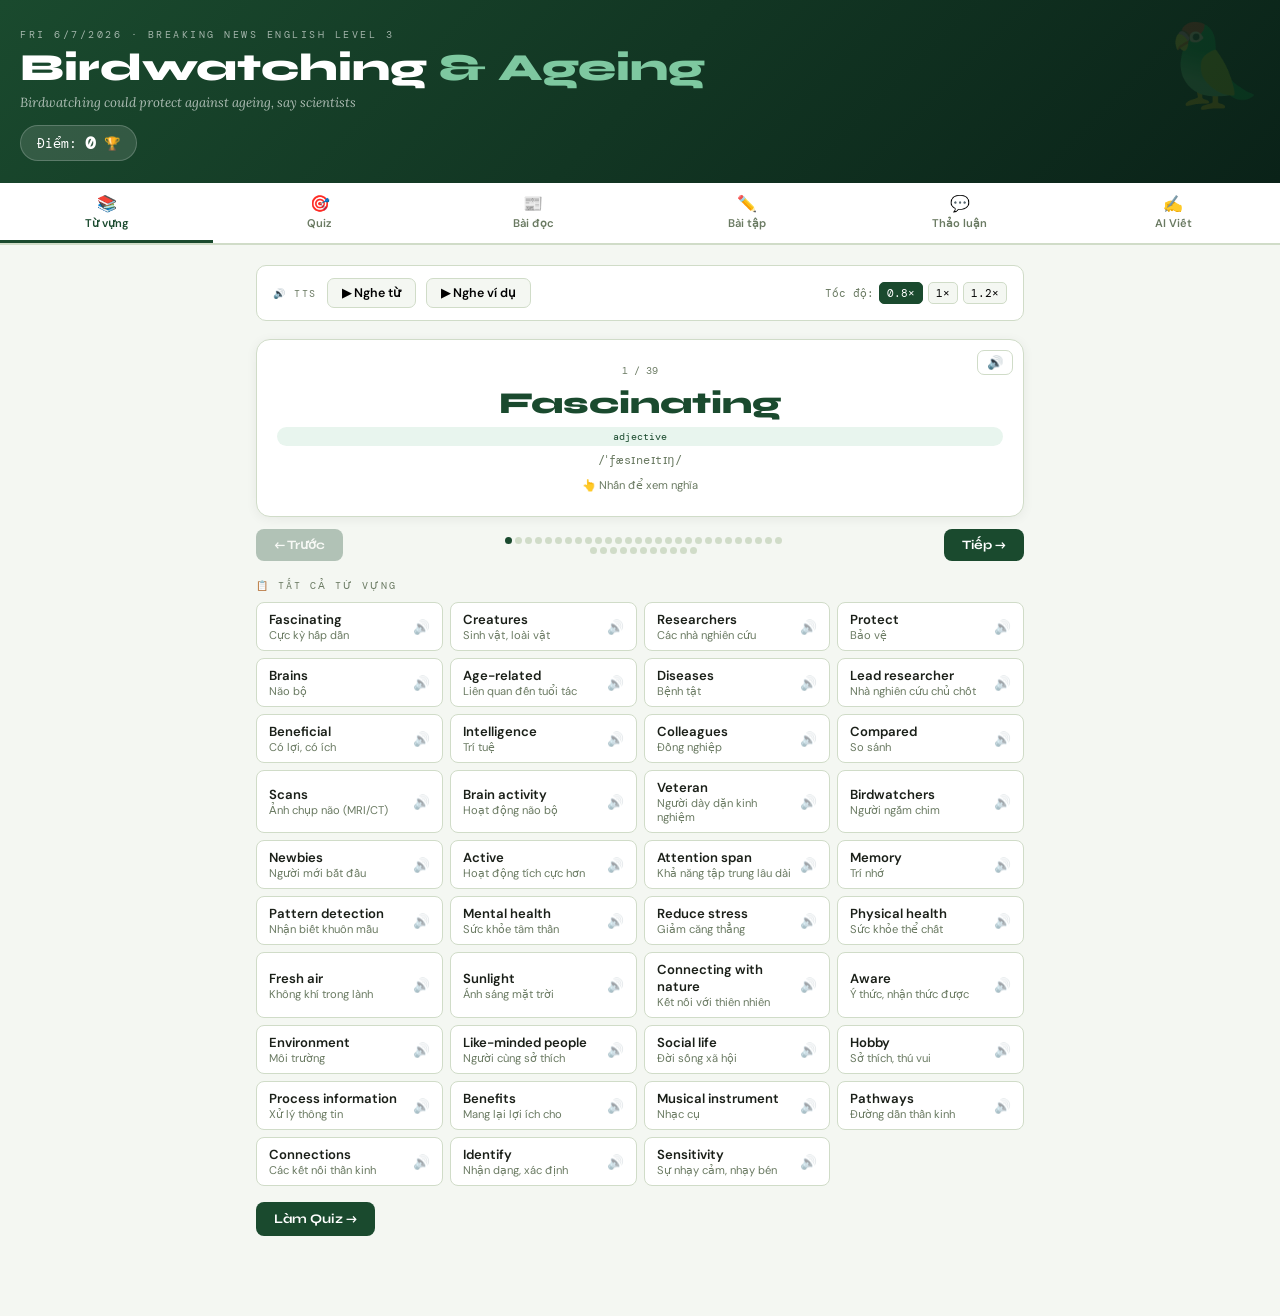
==== commit 610e01e4: "feat: thêm phiên âm IPA cho từ vựng trong các lesson flashcard https://claude.ai/code/session_015mEC" ====
--- a/lesson-2.html
+++ b/lesson-2.html
@@ -68,6 +68,7 @@
 .fc-n{font-family:'DM Mono',monospace;font-size:0.62rem;color:var(--muted);margin-bottom:8px;}
 .fc-word{font-family:'Syne',sans-serif;font-size:1.9rem;font-weight:800;color:var(--accent);}
 .fc-pos{font-family:'DM Mono',monospace;font-size:0.65rem;background:var(--light);color:var(--accent);padding:3px 9px;border-radius:99px;margin:6px 0;}
+.fc-ipa{font-family:'DM Mono',monospace;font-size:0.75rem;color:var(--muted);letter-spacing:0.5px;margin:3px 0 2px;}
 .fc-tap{font-size:0.7rem;color:var(--muted);margin-top:10px;}
 .fc-viet{font-size:1.1rem;font-weight:700;color:var(--accent);}
 .fc-def{font-family:'Lora',serif;font-size:0.83rem;color:var(--muted);line-height:1.5;max-width:340px;}
@@ -246,6 +247,7 @@
       <div class="fc-n" id="fc-n">1 / 39</div>
       <div class="fc-word" id="fc-word">—</div>
       <div class="fc-pos" id="fc-pos">—</div>
+      <div class="fc-ipa" id="fc-ipa"></div>
       <div class="fc-tap">👆 Nhấn để xem nghĩa</div>
     </div>
     <div class="fc-back">
@@ -386,45 +388,45 @@
 // ════════════════════════════════════════
 
 const VOCAB = [
-  {w:"Fascinating",pos:"adjective",viet:"Cực kỳ hấp dẫn",def:"Extremely interesting or attractive",ex:"Birds are <strong>fascinating</strong> and beautiful creatures."},
-  {w:"Creatures",pos:"noun",viet:"Sinh vật, loài vật",def:"Animals or living beings",ex:"Birds are fascinating and beautiful <strong>creatures</strong>."},
-  {w:"Researchers",pos:"noun",viet:"Các nhà nghiên cứu",def:"Scientists who study a topic in detail",ex:"<strong>Researchers</strong> in Toronto studied birdwatchers' brains."},
-  {w:"Protect",pos:"verb",viet:"Bảo vệ",def:"To keep something safe from harm",ex:"Birdwatching could <strong>protect</strong> our brains against diseases."},
-  {w:"Brains",pos:"noun",viet:"Não bộ",def:"The organ inside the head that controls the body",ex:"The veteran birders had more active <strong>brains</strong>."},
-  {w:"Age-related",pos:"adjective",viet:"Liên quan đến tuổi tác",def:"Caused by or connected to getting older",ex:"Birdwatching protects against <strong>age-related</strong> diseases."},
-  {w:"Diseases",pos:"noun",viet:"Bệnh tật",def:"Illnesses that make people sick",ex:"Scientists want to prevent age-related <strong>diseases</strong>."},
-  {w:"Lead researcher",pos:"noun phrase",viet:"Nhà nghiên cứu chủ chốt",def:"The main scientist leading a study",ex:"<strong>Lead researcher</strong> Dr Erik Wing led the study."},
-  {w:"Beneficial",pos:"adjective",viet:"Có lợi, có ích",def:"Good for you; producing a good effect",ex:"Skills from birding could be <strong>beneficial</strong> for intelligence."},
-  {w:"Intelligence",pos:"noun",viet:"Trí tuệ",def:"The ability to learn and understand things",ex:"Birdwatching could boost <strong>intelligence</strong>."},
-  {w:"Colleagues",pos:"noun",viet:"Đồng nghiệp",def:"People you work with",ex:"Dr Wing and his <strong>colleagues</strong> compared brain scans."},
-  {w:"Compared",pos:"verb",viet:"So sánh",def:"Looked at similarities and differences between things",ex:"They <strong>compared</strong> brain scans of veterans and newbies."},
-  {w:"Scans",pos:"noun",viet:"Ảnh chụp não (MRI/CT)",def:"Medical images of the inside of the body",ex:"The researchers looked at brain <strong>scans</strong>."},
-  {w:"Brain activity",pos:"noun phrase",viet:"Hoạt động não bộ",def:"How active and busy the brain is",ex:"They measured the <strong>brain activity</strong> of all participants."},
-  {w:"Veteran",pos:"noun / adj",viet:"Người dày dặn kinh nghiệm",def:"A person with a lot of experience in something",ex:"29 <strong>veteran</strong> birdwatchers joined the study."},
-  {w:"Birdwatchers",pos:"noun",viet:"Người ngắm chim",def:"People whose hobby is watching birds in nature",ex:"58 <strong>birdwatchers</strong> took part in the research."},
-  {w:"Newbies",pos:"noun (informal)",viet:"Người mới bắt đầu",def:"People who are new to an activity",ex:"They compared veterans with 29 <strong>newbies</strong>."},
-  {w:"Active",pos:"adjective",viet:"Hoạt động tích cực hơn",def:"Doing a lot; working hard",ex:"Veteran brains were a lot more <strong>active</strong>."},
-  {w:"Attention span",pos:"noun phrase",viet:"Khả năng tập trung lâu dài",def:"How long someone can concentrate on one thing",ex:"Veterans had a longer <strong>attention span</strong>."},
-  {w:"Memory",pos:"noun",viet:"Trí nhớ",def:"The ability to remember things",ex:"Veterans had a better <strong>memory</strong> than newbies."},
-  {w:"Pattern detection",pos:"noun phrase",viet:"Nhận biết khuôn mẫu",def:"The ability to notice repeating shapes or forms",ex:"Birdwatching trains <strong>pattern detection</strong> skills."},
-  {w:"Mental health",pos:"noun phrase",viet:"Sức khỏe tâm thần",def:"The health of the mind and emotions",ex:"Birdwatching is good for <strong>mental health</strong>."},
-  {w:"Reduce stress",pos:"verb phrase",viet:"Giảm căng thẳng",def:"To make stress smaller or less intense",ex:"Birdwatching can <strong>reduce stress</strong>."},
-  {w:"Physical health",pos:"noun phrase",viet:"Sức khỏe thể chất",def:"The health of the body",ex:"It also benefits <strong>physical health</strong>."},
-  {w:"Fresh air",pos:"noun phrase",viet:"Không khí trong lành",def:"Clean, cool outdoor air",ex:"We benefit from being in the <strong>fresh air</strong>."},
-  {w:"Sunlight",pos:"noun",viet:"Ánh sáng mặt trời",def:"Light and warmth from the sun",ex:"Being outside in the <strong>sunlight</strong> is healthy."},
-  {w:"Connecting with nature",pos:"phrase",viet:"Kết nối với thiên nhiên",def:"Feeling close to the natural world",ex:"Benefits include <strong>connecting with nature</strong>."},
-  {w:"Aware",pos:"adjective",viet:"Ý thức, nhận thức được",def:"Knowing that something exists or is important",ex:"Birdwatching makes us more <strong>aware</strong> of the environment."},
-  {w:"Environment",pos:"noun",viet:"Môi trường",def:"The natural world around us",ex:"We become more aware of the <strong>environment</strong>."},
-  {w:"Like-minded people",pos:"noun phrase",viet:"Người cùng sở thích",def:"People who share the same interests or opinions",ex:"Birdwatchers meet many <strong>like-minded people</strong>."},
-  {w:"Social life",pos:"noun phrase",viet:"Đời sống xã hội",def:"The activities a person does with other people",ex:"The hobby is great for their <strong>social life</strong>."},
-  {w:"Hobby",pos:"noun",viet:"Sở thích, thú vui",def:"An activity done for enjoyment in free time",ex:"Birdwatching is a popular <strong>hobby</strong>."},
-  {w:"Process information",pos:"verb phrase",viet:"Xử lý thông tin",def:"To understand, analyse and use information",ex:"Veterans could <strong>process information</strong> more quickly."},
-  {w:"Benefits",pos:"verb",viet:"Mang lại lợi ích cho",def:"Helps or is good for something",ex:"Birdwatching <strong>benefits</strong> the brain like music."},
-  {w:"Musical instrument",pos:"noun phrase",viet:"Nhạc cụ",def:"A device used to make music",ex:"It is like learning a <strong>musical instrument</strong>."},
-  {w:"Pathways",pos:"noun",viet:"Đường dẫn thần kinh",def:"Routes in the brain that signals travel along",ex:"New skills add new <strong>pathways</strong> in the brain."},
-  {w:"Connections",pos:"noun",viet:"Các kết nối thần kinh",def:"Links between different parts of the brain",ex:"New skills add new pathways and <strong>connections</strong>."},
-  {w:"Identify",pos:"verb",viet:"Nhận dạng, xác định",def:"To find out or recognise what something is",ex:"Birdwatching helps you <strong>identify</strong> different species."},
-  {w:"Sensitivity",pos:"noun",viet:"Sự nhạy cảm, nhạy bén",def:"The ability to notice small details or changes",ex:"It develops a <strong>sensitivity</strong> to movement."},
+  {w:"Fascinating",pos:"adjective",ipa:"/ˈfæsɪneɪtɪŋ/",viet:"Cực kỳ hấp dẫn",def:"Extremely interesting or attractive",ex:"Birds are <strong>fascinating</strong> and beautiful creatures."},
+  {w:"Creatures",pos:"noun",ipa:"/ˈkriːtʃərz/",viet:"Sinh vật, loài vật",def:"Animals or living beings",ex:"Birds are fascinating and beautiful <strong>creatures</strong>."},
+  {w:"Researchers",pos:"noun",ipa:"/rɪˈsɜːrtʃərz/",viet:"Các nhà nghiên cứu",def:"Scientists who study a topic in detail",ex:"<strong>Researchers</strong> in Toronto studied birdwatchers' brains."},
+  {w:"Protect",pos:"verb",ipa:"/prəˈtekt/",viet:"Bảo vệ",def:"To keep something safe from harm",ex:"Birdwatching could <strong>protect</strong> our brains against diseases."},
+  {w:"Brains",pos:"noun",ipa:"/breɪnz/",viet:"Não bộ",def:"The organ inside the head that controls the body",ex:"The veteran birders had more active <strong>brains</strong>."},
+  {w:"Age-related",pos:"adjective",ipa:"/ˈeɪdʒ rɪˌleɪtɪd/",viet:"Liên quan đến tuổi tác",def:"Caused by or connected to getting older",ex:"Birdwatching protects against <strong>age-related</strong> diseases."},
+  {w:"Diseases",pos:"noun",ipa:"/dɪˈziːzɪz/",viet:"Bệnh tật",def:"Illnesses that make people sick",ex:"Scientists want to prevent age-related <strong>diseases</strong>."},
+  {w:"Lead researcher",pos:"noun phrase",ipa:"/liːd rɪˈsɜːrtʃər/",viet:"Nhà nghiên cứu chủ chốt",def:"The main scientist leading a study",ex:"<strong>Lead researcher</strong> Dr Erik Wing led the study."},
+  {w:"Beneficial",pos:"adjective",ipa:"/ˌbenɪˈfɪʃəl/",viet:"Có lợi, có ích",def:"Good for you; producing a good effect",ex:"Skills from birding could be <strong>beneficial</strong> for intelligence."},
+  {w:"Intelligence",pos:"noun",ipa:"/ɪnˈtelɪdʒəns/",viet:"Trí tuệ",def:"The ability to learn and understand things",ex:"Birdwatching could boost <strong>intelligence</strong>."},
+  {w:"Colleagues",pos:"noun",ipa:"/ˈkɒliːɡz/",viet:"Đồng nghiệp",def:"People you work with",ex:"Dr Wing and his <strong>colleagues</strong> compared brain scans."},
+  {w:"Compared",pos:"verb",ipa:"/kəmˈpɛrd/",viet:"So sánh",def:"Looked at similarities and differences between things",ex:"They <strong>compared</strong> brain scans of veterans and newbies."},
+  {w:"Scans",pos:"noun",ipa:"/skænz/",viet:"Ảnh chụp não (MRI/CT)",def:"Medical images of the inside of the body",ex:"The researchers looked at brain <strong>scans</strong>."},
+  {w:"Brain activity",pos:"noun phrase",ipa:"/breɪn ækˈtɪvɪti/",viet:"Hoạt động não bộ",def:"How active and busy the brain is",ex:"They measured the <strong>brain activity</strong> of all participants."},
+  {w:"Veteran",pos:"noun / adj",ipa:"/ˈvetərən/",viet:"Người dày dặn kinh nghiệm",def:"A person with a lot of experience in something",ex:"29 <strong>veteran</strong> birdwatchers joined the study."},
+  {w:"Birdwatchers",pos:"noun",ipa:"/ˈbɜːrdˌwɒtʃərz/",viet:"Người ngắm chim",def:"People whose hobby is watching birds in nature",ex:"58 <strong>birdwatchers</strong> took part in the research."},
+  {w:"Newbies",pos:"noun (informal)",ipa:"/ˈnjuːbiz/",viet:"Người mới bắt đầu",def:"People who are new to an activity",ex:"They compared veterans with 29 <strong>newbies</strong>."},
+  {w:"Active",pos:"adjective",ipa:"/ˈæktɪv/",viet:"Hoạt động tích cực hơn",def:"Doing a lot; working hard",ex:"Veteran brains were a lot more <strong>active</strong>."},
+  {w:"Attention span",pos:"noun phrase",ipa:"/əˈtenʃən spæn/",viet:"Khả năng tập trung lâu dài",def:"How long someone can concentrate on one thing",ex:"Veterans had a longer <strong>attention span</strong>."},
+  {w:"Memory",pos:"noun",ipa:"/ˈmeməri/",viet:"Trí nhớ",def:"The ability to remember things",ex:"Veterans had a better <strong>memory</strong> than newbies."},
+  {w:"Pattern detection",pos:"noun phrase",ipa:"/ˈpætərn dɪˈtekʃən/",viet:"Nhận biết khuôn mẫu",def:"The ability to notice repeating shapes or forms",ex:"Birdwatching trains <strong>pattern detection</strong> skills."},
+  {w:"Mental health",pos:"noun phrase",ipa:"/ˈmentəl helθ/",viet:"Sức khỏe tâm thần",def:"The health of the mind and emotions",ex:"Birdwatching is good for <strong>mental health</strong>."},
+  {w:"Reduce stress",pos:"verb phrase",ipa:"/rɪˈduːs stres/",viet:"Giảm căng thẳng",def:"To make stress smaller or less intense",ex:"Birdwatching can <strong>reduce stress</strong>."},
+  {w:"Physical health",pos:"noun phrase",ipa:"/ˈfɪzɪkəl helθ/",viet:"Sức khỏe thể chất",def:"The health of the body",ex:"It also benefits <strong>physical health</strong>."},
+  {w:"Fresh air",pos:"noun phrase",ipa:"/freʃ ɛər/",viet:"Không khí trong lành",def:"Clean, cool outdoor air",ex:"We benefit from being in the <strong>fresh air</strong>."},
+  {w:"Sunlight",pos:"noun",ipa:"/ˈsʌnlaɪt/",viet:"Ánh sáng mặt trời",def:"Light and warmth from the sun",ex:"Being outside in the <strong>sunlight</strong> is healthy."},
+  {w:"Connecting with nature",pos:"phrase",ipa:"/kəˈnektɪŋ wɪð ˈneɪtʃər/",viet:"Kết nối với thiên nhiên",def:"Feeling close to the natural world",ex:"Benefits include <strong>connecting with nature</strong>."},
+  {w:"Aware",pos:"adjective",ipa:"/əˈwɛər/",viet:"Ý thức, nhận thức được",def:"Knowing that something exists or is important",ex:"Birdwatching makes us more <strong>aware</strong> of the environment."},
+  {w:"Environment",pos:"noun",ipa:"/ɪnˈvaɪrənmənt/",viet:"Môi trường",def:"The natural world around us",ex:"We become more aware of the <strong>environment</strong>."},
+  {w:"Like-minded people",pos:"noun phrase",ipa:"/ˌlaɪkˈmaɪndɪd ˈpiːpəl/",viet:"Người cùng sở thích",def:"People who share the same interests or opinions",ex:"Birdwatchers meet many <strong>like-minded people</strong>."},
+  {w:"Social life",pos:"noun phrase",ipa:"/ˈsoʊʃəl laɪf/",viet:"Đời sống xã hội",def:"The activities a person does with other people",ex:"The hobby is great for their <strong>social life</strong>."},
+  {w:"Hobby",pos:"noun",ipa:"/ˈhɒbi/",viet:"Sở thích, thú vui",def:"An activity done for enjoyment in free time",ex:"Birdwatching is a popular <strong>hobby</strong>."},
+  {w:"Process information",pos:"verb phrase",ipa:"/ˈprɒses ɪnfəˈmeɪʃən/",viet:"Xử lý thông tin",def:"To understand, analyse and use information",ex:"Veterans could <strong>process information</strong> more quickly."},
+  {w:"Benefits",pos:"verb",ipa:"/ˈbenɪfɪts/",viet:"Mang lại lợi ích cho",def:"Helps or is good for something",ex:"Birdwatching <strong>benefits</strong> the brain like music."},
+  {w:"Musical instrument",pos:"noun phrase",ipa:"/ˈmjuːzɪkəl ˈɪnstrəmənt/",viet:"Nhạc cụ",def:"A device used to make music",ex:"It is like learning a <strong>musical instrument</strong>."},
+  {w:"Pathways",pos:"noun",ipa:"/ˈpɑːθweɪz/",viet:"Đường dẫn thần kinh",def:"Routes in the brain that signals travel along",ex:"New skills add new <strong>pathways</strong> in the brain."},
+  {w:"Connections",pos:"noun",ipa:"/kəˈnekʃənz/",viet:"Các kết nối thần kinh",def:"Links between different parts of the brain",ex:"New skills add new pathways and <strong>connections</strong>."},
+  {w:"Identify",pos:"verb",ipa:"/aɪˈdentɪfaɪ/",viet:"Nhận dạng, xác định",def:"To find out or recognise what something is",ex:"Birdwatching helps you <strong>identify</strong> different species."},
+  {w:"Sensitivity",pos:"noun",ipa:"/ˌsensɪˈtɪvɪti/",viet:"Sự nhạy cảm, nhạy bén",def:"The ability to notice small details or changes",ex:"It develops a <strong>sensitivity</strong> to movement."},
 ];
 
 const TF_DATA = [
@@ -616,6 +618,7 @@
   document.getElementById('fc-n').textContent=`${fcIdx+1} / ${VOCAB.length}`;
   document.getElementById('fc-word').textContent=v.w;
   document.getElementById('fc-pos').textContent=v.pos;
+  document.getElementById('fc-ipa').textContent = v.ipa || '';
   document.getElementById('fc-viet').textContent=v.viet;
   document.getElementById('fc-def').textContent=v.def;
   document.getElementById('fc-ex').innerHTML=v.ex;
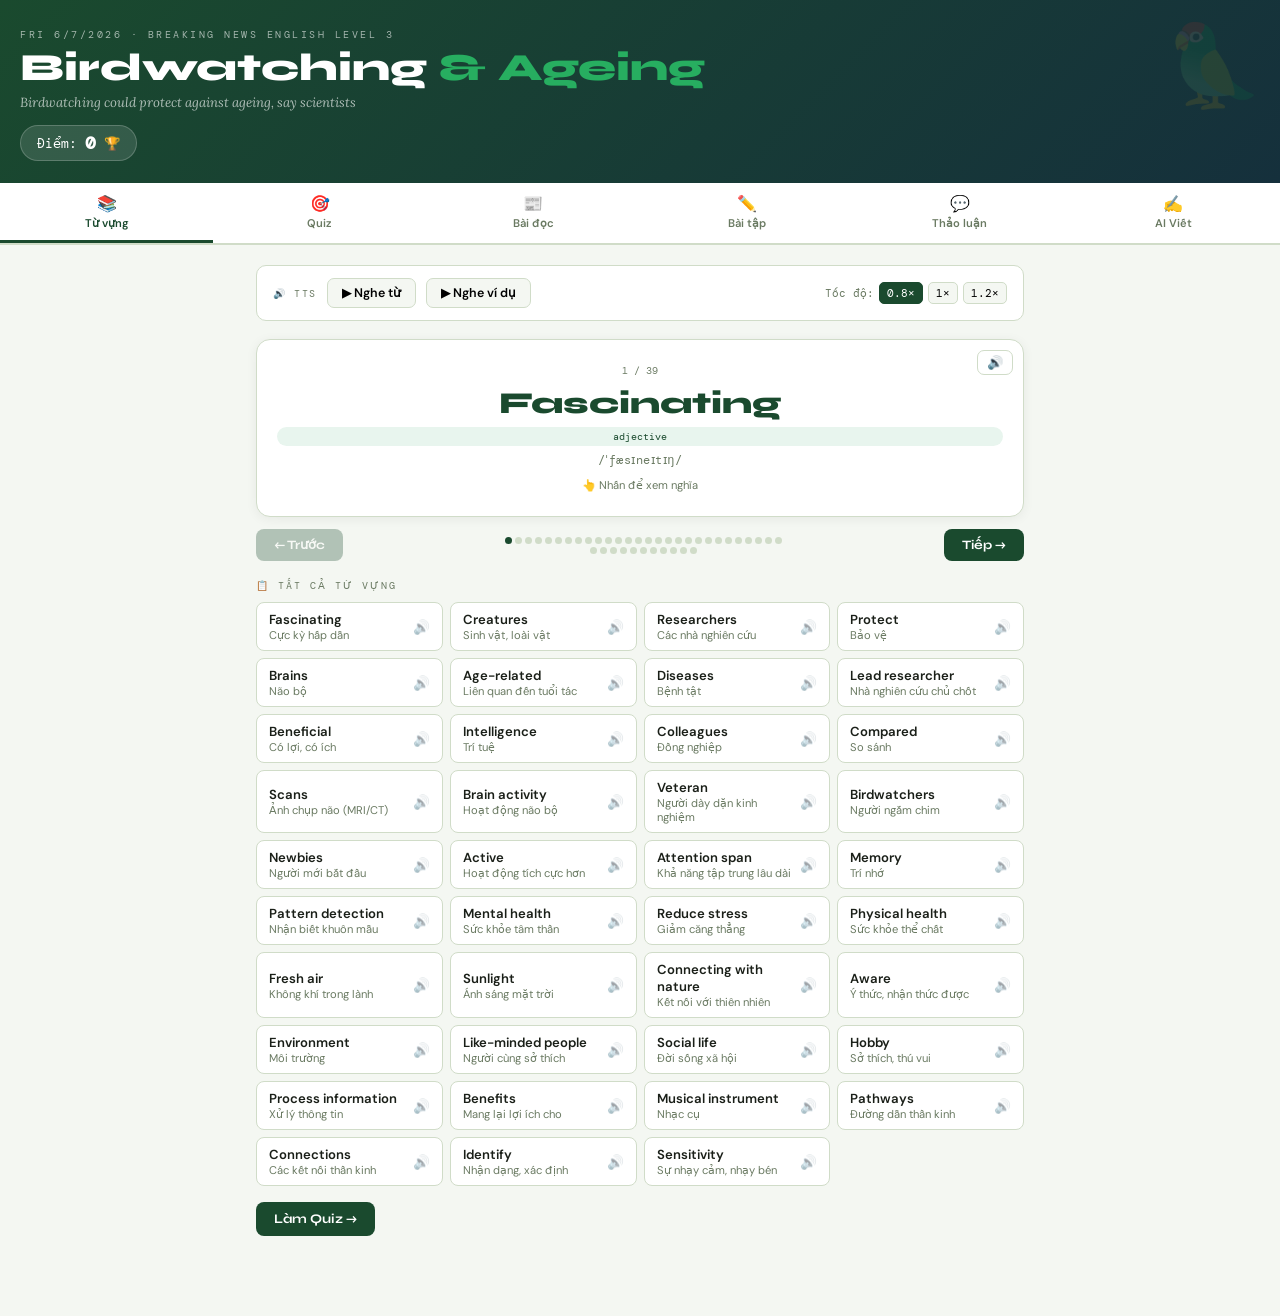
==== commit 5dfea10c: "feat: add common styling and logic for interactive lesson modules" ====
--- a/lesson-2.html
+++ b/lesson-2.html
@@ -5,387 +5,36 @@
 <meta name="viewport" content="width=device-width, initial-scale=1.0">
 <title>Birdwatching – English Lesson</title>
 <link href="https://fonts.googleapis.com/css2?family=Syne:wght@400;700;800&family=DM+Mono:wght@400;500&family=Lora:ital,wght@0,400;0,600;1,400&family=DM+Sans:wght@300;400;500;600&display=swap" rel="stylesheet">
-<style>
-:root{
-  --bg:#f4f7f2;--surface:#fff;--border:#d0dcc8;--text:#1a1f18;--muted:#6a7a62;
-  --accent:#1a4a2e;--accent2:#27ae60;--light:#e8f5ee;--gold:#c8962a;
-  --red:#c0392b;--green:#1e7a3e;--blue:#1a4a7a;
-}
-*{margin:0;padding:0;box-sizing:border-box;}
-body{background:var(--bg);color:var(--text);font-family:'DM Sans',sans-serif;min-height:100vh;}
-
-/* HERO */
-.hero{background:linear-gradient(135deg,#1a4a2e 0%,#0a2218 100%);color:white;padding:28px 20px 22px;position:relative;overflow:hidden;}
-.hero::after{content:'🦜';position:absolute;right:16px;top:14px;font-size:5rem;opacity:0.1;pointer-events:none;}
-.hero-tag{font-family:'DM Mono',monospace;font-size:0.6rem;letter-spacing:2.5px;opacity:0.6;text-transform:uppercase;margin-bottom:6px;}
-.hero-title{font-family:'Syne',sans-serif;font-size:clamp(1.6rem,5vw,2.4rem);font-weight:800;line-height:1.1;margin-bottom:5px;}
-.hero-title em{color:#7ec8a0;font-style:normal;}
-.hero-sub{font-family:'Lora',serif;font-size:0.83rem;opacity:0.65;font-style:italic;}
-.hero-score{display:inline-flex;align-items:center;gap:8px;margin-top:14px;background:rgba(255,255,255,0.12);border:1px solid rgba(255,255,255,0.2);border-radius:99px;padding:6px 16px;font-family:'DM Mono',monospace;font-size:0.82rem;}
-.hero-score strong{font-size:1.1rem;}
-
-/* STAGE NAV */
-.stage-nav{display:flex;background:var(--surface);border-bottom:2px solid var(--border);overflow-x:auto;scrollbar-width:none;}
-.stage-nav::-webkit-scrollbar{display:none;}
-.snav{flex:1;min-width:72px;padding:10px 6px;text-align:center;font-size:0.7rem;font-weight:600;color:var(--muted);border-bottom:3px solid transparent;cursor:pointer;transition:all 0.15s;white-space:nowrap;}
-.snav .si{display:block;font-size:1rem;margin-bottom:2px;}
-.snav.on{color:var(--accent);border-bottom-color:var(--accent);}
-.snav.done{color:var(--green);}
-
-.wrap{max-width:800px;margin:0 auto;padding:20px 16px 80px;}
-.stage{display:none;}.stage.on{display:block;animation:fadein 0.25s ease;}
-@keyframes fadein{from{opacity:0;transform:translateY(8px);}to{opacity:1;transform:translateY(0);}}
-
-/* CARDS */
-.card{background:var(--surface);border:1.5px solid var(--border);border-radius:14px;padding:22px 20px;margin-bottom:18px;}
-.card-hd{display:flex;gap:10px;align-items:flex-start;margin-bottom:14px;padding-bottom:12px;border-bottom:1px solid var(--border);}
-.badge{background:var(--accent);color:white;font-family:'DM Mono',monospace;font-size:0.62rem;padding:4px 9px;border-radius:6px;flex-shrink:0;margin-top:1px;}
-.badge.gold{background:var(--gold);}
-.badge.ai{background:linear-gradient(135deg,#1a4a2e,#27ae60);}
-.card-ttl{font-family:'Syne',sans-serif;font-weight:700;font-size:0.95rem;}
-.card-desc{font-size:0.77rem;color:var(--muted);margin-top:2px;}
-.sec{font-family:'DM Mono',monospace;font-size:0.62rem;letter-spacing:2px;text-transform:uppercase;color:var(--muted);margin:18px 0 10px;}
-
-/* TTS BAR */
-.tts-bar{background:var(--surface);border:1.5px solid var(--border);border-radius:10px;padding:12px 16px;margin-bottom:18px;display:flex;align-items:center;gap:10px;flex-wrap:wrap;}
-.tts-lbl{font-family:'DM Mono',monospace;font-size:0.62rem;letter-spacing:1.5px;text-transform:uppercase;color:var(--muted);}
-.tts-btn{padding:6px 14px;border:1.5px solid var(--border);border-radius:7px;background:var(--bg);font-family:'DM Sans',sans-serif;font-weight:600;font-size:0.78rem;cursor:pointer;transition:all 0.14s;display:flex;align-items:center;gap:5px;}
-.tts-btn:hover{border-color:var(--accent);}
-.tts-btn.on{background:var(--accent);color:white;border-color:var(--accent);}
-.spd{font-family:'DM Mono',monospace;font-size:0.7rem;color:var(--muted);margin-left:auto;display:flex;align-items:center;gap:5px;}
-.spd-btn{padding:3px 7px;border-radius:5px;border:1px solid var(--border);background:var(--bg);cursor:pointer;font-size:0.68rem;font-family:'DM Mono',monospace;}
-.spd-btn.on{background:var(--accent);color:white;border-color:var(--accent);}
-.tts-prog{flex-basis:100%;height:3px;background:var(--border);border-radius:99px;overflow:hidden;margin-top:2px;}
-.tts-prog-fill{height:100%;background:var(--accent2);width:0%;transition:width 0.3s;border-radius:99px;}
-
-/* FLASHCARD */
-.fc{background:var(--surface);border:1.5px solid var(--border);border-radius:14px;min-height:170px;padding:24px 20px;display:flex;flex-direction:column;align-items:center;justify-content:center;text-align:center;cursor:pointer;transition:box-shadow 0.2s;box-shadow:0 2px 12px rgba(0,0,0,0.06);position:relative;margin-bottom:12px;}
-.fc:hover{box-shadow:0 4px 20px rgba(0,0,0,0.1);}
-.fc-front,.fc-back{width:100%;}
-.fc.flipped .fc-front{display:none;}
-.fc-back{display:none;}
-.fc.flipped .fc-back{display:flex;flex-direction:column;align-items:center;gap:6px;}
-.fc-n{font-family:'DM Mono',monospace;font-size:0.62rem;color:var(--muted);margin-bottom:8px;}
-.fc-word{font-family:'Syne',sans-serif;font-size:1.9rem;font-weight:800;color:var(--accent);}
-.fc-pos{font-family:'DM Mono',monospace;font-size:0.65rem;background:var(--light);color:var(--accent);padding:3px 9px;border-radius:99px;margin:6px 0;}
-.fc-ipa{font-family:'DM Mono',monospace;font-size:0.75rem;color:var(--muted);letter-spacing:0.5px;margin:3px 0 2px;}
-.fc-tap{font-size:0.7rem;color:var(--muted);margin-top:10px;}
-.fc-viet{font-size:1.1rem;font-weight:700;color:var(--accent);}
-.fc-def{font-family:'Lora',serif;font-size:0.83rem;color:var(--muted);line-height:1.5;max-width:340px;}
-.fc-ex{font-family:'Lora',serif;font-size:0.78rem;color:#5a4030;font-style:italic;background:#fdf6ec;border-radius:7px;padding:7px 12px;margin-top:5px;max-width:360px;}
-.fc-ex strong{font-style:normal;background:#fde68a;border-radius:2px;padding:0 2px;}
-.fc-speak{position:absolute;top:10px;right:10px;background:none;border:1.5px solid var(--border);border-radius:7px;padding:4px 9px;cursor:pointer;font-size:0.82rem;transition:all 0.14s;}
-.fc-speak:hover{background:var(--light);}
-.fc-nav{display:flex;align-items:center;justify-content:space-between;margin-bottom:16px;}
-.nav-btn{padding:8px 18px;border-radius:8px;border:none;font-family:'Syne',sans-serif;font-weight:700;font-size:0.8rem;cursor:pointer;background:var(--accent);color:white;transition:all 0.14s;}
-.nav-btn:hover{background:#0f2e1c;}
-.nav-btn:disabled{opacity:0.3;cursor:not-allowed;}
-.fc-dots{display:flex;gap:3px;flex-wrap:wrap;justify-content:center;max-width:280px;}
-.dot{width:7px;height:7px;border-radius:50%;background:var(--border);cursor:pointer;transition:background 0.2s;}
-.dot.seen{background:var(--accent);}
-
-/* VOCAB LIST */
-.vl{display:grid;grid-template-columns:repeat(auto-fill,minmax(170px,1fr));gap:7px;margin-bottom:16px;}
-.vl-item{background:var(--surface);border:1.5px solid var(--border);border-radius:8px;padding:8px 12px;display:flex;align-items:center;justify-content:space-between;gap:6px;cursor:pointer;transition:border-color 0.14s;}
-.vl-item:hover{border-color:var(--accent);}
-.vl-w{font-weight:600;font-size:0.82rem;}
-.vl-v{font-size:0.7rem;color:var(--muted);}
-.vl-sp{font-size:0.85rem;opacity:0.45;flex-shrink:0;border:none;background:none;cursor:pointer;}
-.vl-sp:hover{opacity:1;}
-
-/* QUIZ */
-.vq{background:var(--surface);border:1.5px solid var(--border);border-radius:11px;padding:18px;margin-bottom:12px;}
-.vq-q{font-weight:700;font-size:0.9rem;margin-bottom:10px;}
-.vq-opts{display:grid;grid-template-columns:1fr 1fr;gap:7px;}
-@media(max-width:420px){.vq-opts{grid-template-columns:1fr;}}
-.vq-o{padding:9px 12px;background:var(--bg);border:1.5px solid var(--border);border-radius:7px;font-size:0.82rem;cursor:pointer;text-align:left;transition:all 0.13s;font-family:'DM Sans',sans-serif;}
-.vq-o:hover:not(:disabled){border-color:var(--accent);}
-.vq-o.ok{background:#e8f5ee;border-color:var(--green);color:var(--green);font-weight:700;}
-.vq-o.bad{background:#fde8e8;border-color:var(--red);color:var(--red);}
-.vq-res{font-size:0.73rem;font-style:italic;margin-top:7px;min-height:14px;}
-
-/* ARTICLE */
-.art-kicker{font-family:'DM Mono',monospace;font-size:0.6rem;letter-spacing:2px;text-transform:uppercase;color:var(--accent);margin-bottom:7px;}
-.art-hl{font-family:'Syne',sans-serif;font-size:1.05rem;font-weight:700;line-height:1.4;margin-bottom:14px;padding-bottom:12px;border-bottom:1px solid var(--border);}
-.art-body{font-family:'Lora',serif;font-size:0.9rem;line-height:1.9;}
-.art-body p{margin-bottom:12px;}
-.hl{background:linear-gradient(180deg,transparent 58%,#b8e8c8 58%);cursor:help;font-weight:600;position:relative;}
-.hl-tt{display:none;position:absolute;bottom:calc(100% + 4px);left:50%;transform:translateX(-50%);background:#1a1f18;color:white;padding:4px 10px;border-radius:7px;font-size:0.7rem;white-space:nowrap;z-index:20;font-family:'DM Sans',sans-serif;pointer-events:none;}
-.hl:hover .hl-tt, .hl:focus .hl-tt{display:block;}
-
-/* TF */
-.tf-row{display:flex;align-items:flex-start;gap:10px;padding:10px 0;border-bottom:1px solid var(--border);}
-.tf-row:last-of-type{border-bottom:none;}
-.tf-txt{flex:1;font-size:0.86rem;line-height:1.5;}
-.tf-exp{font-size:0.72rem;font-style:italic;color:var(--muted);margin-top:3px;}
-.tf-btns{display:flex;gap:5px;flex-shrink:0;}
-.tf-b{padding:5px 11px;font-size:0.7rem;font-weight:700;border:1.5px solid var(--border);border-radius:6px;background:var(--bg);cursor:pointer;font-family:'DM Sans',sans-serif;transition:all 0.13s;}
-.tf-b:hover{border-color:var(--accent);}
-.tf-b.selT{background:#e0f0ff;border-color:#2980b9;color:#2980b9;}
-.tf-b.selF{background:#fde8e8;border-color:var(--red);color:var(--red);}
-.tf-b.ok{background:#e8f5ee;border-color:var(--green);color:var(--green);font-weight:800;}
-.tf-b.bad{background:#fde8e8;border-color:var(--red);color:var(--red);}
-
-/* GAP FILL */
-.gf-bank{display:flex;flex-wrap:wrap;gap:6px;margin-bottom:14px;}
-.gf-chip{padding:5px 12px;background:var(--light);border:1.5px solid var(--border);border-radius:7px;font-family:'DM Mono',monospace;font-size:0.75rem;cursor:pointer;transition:all 0.12s;user-select:none;}
-.gf-chip:hover{border-color:var(--accent);}
-.gf-chip.used{opacity:0.22;pointer-events:none;text-decoration:line-through;}
-.gf-p{font-family:'Lora',serif;font-size:0.88rem;line-height:2.4;margin-bottom:10px;}
-.gap{border:none;border-bottom:2px solid var(--accent);background:transparent;font-family:'DM Mono',monospace;font-size:0.8rem;width:130px;text-align:center;outline:none;color:var(--text);padding:0 2px;}
-.gap.ok{border-color:var(--green);color:var(--green);}
-.gap.bad{border-color:var(--red);color:var(--red);}
-
-/* ══════════════════════════════
-   DISCUSSION — main new feature
-══════════════════════════════ */
-.disc-item{background:var(--surface);border:1.5px solid var(--border);border-radius:12px;margin-bottom:14px;overflow:hidden;}
-.disc-top{padding:14px 16px;display:flex;align-items:flex-start;gap:10px;}
-.disc-num{font-family:'DM Mono',monospace;font-size:0.65rem;color:var(--muted);flex-shrink:0;margin-top:3px;min-width:20px;}
-.disc-q{flex:1;font-size:0.9rem;line-height:1.5;font-weight:500;}
-.disc-actions{display:flex;gap:6px;flex-shrink:0;align-items:center;}
-.disc-speak{background:none;border:1.5px solid var(--border);border-radius:7px;padding:4px 9px;cursor:pointer;font-size:0.82rem;transition:all 0.13s;}
-.disc-speak:hover{border-color:var(--accent);}
-.disc-model-btn{background:var(--light);border:1.5px solid var(--border);border-radius:7px;padding:4px 10px;cursor:pointer;font-size:0.72rem;font-weight:600;color:var(--accent);transition:all 0.13s;}
-.disc-model-btn:hover{background:#c8e8d8;}
-
-/* Model answer box */
-.model-box{background:linear-gradient(135deg,#f0f9f4,#e8f5ee);border-top:1.5px solid var(--border);padding:14px 16px;display:none;}
-.model-box.show{display:block;}
-.model-lbl{font-family:'DM Mono',monospace;font-size:0.6rem;letter-spacing:2px;text-transform:uppercase;color:var(--green);margin-bottom:6px;display:flex;align-items:center;gap:6px;}
-.model-text{font-family:'Lora',serif;font-size:0.88rem;line-height:1.7;color:var(--text);}
-.model-text em{color:var(--accent);font-style:normal;font-weight:600;background:#c8e8d8;border-radius:3px;padding:0 3px;}
-.model-note{font-size:0.75rem;color:var(--muted);margin-top:6px;font-style:italic;}
-.model-speak-btn{background:none;border:1.5px solid var(--border);border-radius:6px;padding:4px 10px;cursor:pointer;font-size:0.72rem;font-weight:600;color:var(--muted);margin-top:8px;transition:all 0.13s;}
-.model-speak-btn:hover{border-color:var(--accent);color:var(--accent);}
-
-/* Answer input + AI */
-.disc-input-wrap{border-top:1.5px solid var(--border);padding:12px 16px;display:none;}
-.disc-input-wrap.show{display:block;}
-.disc-ta{width:100%;border:2px solid var(--border);border-radius:8px;padding:10px 13px;font-family:'DM Mono',monospace;font-size:0.85rem;background:var(--bg);color:var(--text);resize:vertical;min-height:62px;outline:none;transition:border-color 0.2s;line-height:1.6;}
-.disc-ta:focus{border-color:var(--accent);}
-.disc-ta-row{display:flex;gap:7px;margin-top:8px;align-items:center;flex-wrap:wrap;}
-.ai-fb{background:var(--bg);border:1.5px solid var(--border);border-radius:9px;padding:14px;margin-top:10px;display:none;}
-.ai-fb.show{display:block;animation:fadein 0.25s ease;}
-.ai-fb-top{display:flex;gap:10px;align-items:center;margin-bottom:8px;}
-.ai-sc{font-family:'DM Mono',monospace;font-size:1.6rem;font-weight:700;color:var(--accent);line-height:1;}
-.ai-track{flex:1;height:5px;background:var(--border);border-radius:99px;overflow:hidden;}
-.ai-fill{height:100%;background:linear-gradient(90deg,var(--accent),var(--accent2));border-radius:99px;transition:width 0.7s cubic-bezier(.34,1.56,.64,1);width:0%;}
-.ai-body{font-size:0.83rem;line-height:1.7;white-space:pre-wrap;}
-.ai-model{margin-top:9px;padding:9px 12px;background:#e8f5ee;border:1px solid #a0d8b0;border-radius:7px;}
-.ai-model-lbl{font-family:'DM Mono',monospace;font-size:0.58rem;letter-spacing:2px;text-transform:uppercase;color:var(--green);margin-bottom:3px;}
-.ai-model-txt{font-family:'DM Mono',monospace;font-size:0.85rem;}
-
-/* AI WRITING */
-.aw-block{margin-bottom:22px;}
-.prompt-block{background:linear-gradient(135deg,var(--accent),#0a2218);color:white;border-radius:11px;padding:15px 18px;margin-bottom:12px;}
-.pb-lbl{font-family:'DM Mono',monospace;font-size:0.58rem;letter-spacing:2px;opacity:0.6;text-transform:uppercase;margin-bottom:5px;}
-.pb-txt{font-family:'Lora',serif;font-size:0.98rem;font-weight:600;line-height:1.4;}
-.pb-hint{font-size:0.74rem;opacity:0.62;margin-top:5px;font-style:italic;}
-.aw-ta{width:100%;border:2px solid var(--border);border-radius:9px;padding:11px 13px;font-family:'DM Mono',monospace;font-size:0.87rem;background:var(--bg);color:var(--text);resize:vertical;min-height:64px;outline:none;transition:border-color 0.2s;line-height:1.6;}
-.aw-ta:focus{border-color:var(--accent);}
-
-/* BUTTONS */
-.btn{font-family:'Syne',sans-serif;font-weight:700;font-size:0.82rem;border:none;border-radius:8px;padding:9px 18px;cursor:pointer;transition:all 0.13s;}
-.btn-g{background:var(--accent);color:white;}
-.btn-g:hover{background:#0f2e1c;}
-.btn-g:disabled{opacity:0.35;cursor:not-allowed;}
-.btn-gh{background:transparent;color:var(--muted);border:1.5px solid var(--border);}
-.btn-gh:hover{border-color:var(--text);color:var(--text);}
-.btn-gold{background:var(--gold);color:white;}
-.btn-gold:hover{background:#a07820;}
-.btn-ai{background:var(--accent2);color:white;display:inline-flex;align-items:center;gap:6px;}
-.btn-ai:hover{background:#1e8040;}
-.btn-ai:disabled{opacity:0.35;cursor:not-allowed;}
-.btn-row{display:flex;gap:7px;flex-wrap:wrap;margin-top:12px;}
-.next-row{display:none;margin-top:10px;}
-.next-row.show{display:flex;gap:7px;flex-wrap:wrap;}
-.spin{display:inline-block;width:12px;height:12px;border:2px solid rgba(255,255,255,0.3);border-top-color:#fff;border-radius:50%;animation:rot 0.7s linear infinite;}
-@keyframes rot{to{transform:rotate(360deg);}}
-</style>
+<link rel="stylesheet" href="common.css">
 </head>
 <body>
 
-<!-- HERO -->
-<div class="hero">
-  <div class="hero-tag">Fri 6/7/2026 · Breaking News English Level 3</div>
-  <div class="hero-title">Birdwatching <em>&amp; Ageing</em></div>
-  <div class="hero-sub">Birdwatching could protect against ageing, say scientists</div>
-  <div class="hero-score">Điểm: <strong id="score-num">0</strong> 🏆</div>
-</div>
-
-<!-- STAGE NAV -->
-<div class="stage-nav">
-  <div class="snav on" id="sn0" onclick="gS(0)"><span class="si">📚</span>Từ vựng</div>
-  <div class="snav" id="sn1" onclick="gS(1)"><span class="si">🎯</span>Quiz</div>
-  <div class="snav" id="sn2" onclick="gS(2)"><span class="si">📰</span>Bài đọc</div>
-  <div class="snav" id="sn3" onclick="gS(3)"><span class="si">✏️</span>Bài tập</div>
-  <div class="snav" id="sn4" onclick="gS(4)"><span class="si">💬</span>Thảo luận</div>
-  <div class="snav" id="sn5" onclick="gS(5)"><span class="si">✍️</span>AI Viết</div>
-</div>
-
-<div class="wrap">
-
-<!-- ══ STAGE 0: VOCAB ══ -->
-<div class="stage on" id="s0">
-  <!-- TTS -->
-  <div class="tts-bar">
-    <span class="tts-lbl">🔊 TTS</span>
-    <button class="tts-btn" onclick="ttsWord()">▶ Nghe từ</button>
-    <button class="tts-btn" onclick="ttsEx()">▶ Nghe ví dụ</button>
-    <div class="spd">Tốc độ:
-      <button class="spd-btn on" onclick="setSp(0.8,this)">0.8×</button>
-      <button class="spd-btn" onclick="setSp(1.0,this)">1×</button>
-      <button class="spd-btn" onclick="setSp(1.2,this)">1.2×</button>
-    </div>
-  </div>
-
-  <!-- Flashcard -->
-  <div class="fc" id="fc" onclick="flipFC()">
-    <button class="fc-speak" onclick="event.stopPropagation();ttsWord()">🔊</button>
-    <div class="fc-front">
-      <div class="fc-n" id="fc-n">1 / 39</div>
-      <div class="fc-word" id="fc-word">—</div>
-      <div class="fc-pos" id="fc-pos">—</div>
-      <div class="fc-ipa" id="fc-ipa"></div>
-      <div class="fc-tap">👆 Nhấn để xem nghĩa</div>
-    </div>
-    <div class="fc-back">
-      <div class="fc-viet" id="fc-viet">—</div>
-      <div class="fc-def" id="fc-def">—</div>
-      <div class="fc-ex" id="fc-ex">—</div>
-    </div>
-  </div>
-  <div class="fc-nav">
-    <button class="nav-btn" id="fc-prev" onclick="fcMv(-1)" disabled>← Trước</button>
-    <div class="fc-dots" id="fc-dots"></div>
-    <button class="nav-btn" id="fc-next" onclick="fcMv(1)">Tiếp →</button>
-  </div>
-
-  <div class="sec">📋 Tất cả từ vựng</div>
-  <div class="vl" id="vl"></div>
-  <div class="btn-row">
-    <button class="btn btn-g" onclick="gS(1)">Làm Quiz →</button>
-  </div>
-</div>
-
-<!-- ══ STAGE 1: QUIZ ══ -->
-<div class="stage" id="s1">
-  <div class="sec">🎯 Quiz — Chọn nghĩa đúng (12 câu ngẫu nhiên)</div>
-  <div id="vq-wrap"></div>
-  <div class="btn-row">
-    <button class="btn btn-g" id="vq-check" onclick="checkVQ()">Kiểm tra</button>
-    <button class="btn btn-gh" onclick="buildVQ()">Làm lại</button>
-  </div>
-  <div id="vq-out" style="margin-top:10px;font-size:0.88rem;display:none;"></div>
-  <div class="next-row" id="vq-next">
-    <button class="btn btn-gold" onclick="gS(2)">📰 Đọc bài →</button>
-  </div>
-</div>
-
-<!-- ══ STAGE 2: READING ══ -->
-<div class="stage" id="s2">
-  <div class="tts-bar">
-    <span class="tts-lbl">🔊 Nghe bài đọc</span>
-    <button class="tts-btn" id="art-play-btn" onclick="ttsArt()">▶ Đọc toàn bài</button>
-    <button class="tts-btn" onclick="ttsStop()">⏹ Dừng</button>
-    <div class="spd">Tốc độ:
-      <button class="spd-btn on" onclick="setSp(0.8,this)">0.8×</button>
-      <button class="spd-btn" onclick="setSp(1.0,this)">1×</button>
-      <button class="spd-btn" onclick="setSp(1.2,this)">1.2×</button>
-    </div>
-    <div class="tts-prog"><div class="tts-prog-fill" id="art-prog"></div></div>
-  </div>
-  <div class="card">
-    <div class="art-kicker">📍 Toronto, Canada · 26 February 2026</div>
-    <div class="art-hl">Birdwatching could protect against ageing, say scientists</div>
-    <div class="art-body">
-      <p>Birds are <span class="hl">fascinating<span class="hl-tt">fascinating = cực kỳ hấp dẫn</span></span> and beautiful <span class="hl">creatures<span class="hl-tt">creatures = sinh vật</span></span>. Looking at them in the wild could be good for us. That is what <span class="hl">researchers<span class="hl-tt">researchers = các nhà nghiên cứu</span></span> in Toronto, Canada say. The scientists found that birdwatching could <span class="hl">protect<span class="hl-tt">protect = bảo vệ</span></span> our <span class="hl">brains<span class="hl-tt">brains = não bộ</span></span> against <span class="hl">age-related<span class="hl-tt">age-related = liên quan đến tuổi tác</span></span> <span class="hl">diseases<span class="hl-tt">diseases = bệnh tật</span></span>. <span class="hl">Lead researcher<span class="hl-tt">lead researcher = nhà nghiên cứu chủ chốt</span></span> Dr Erik Wing said: "Skills from birding could be <span class="hl">beneficial<span class="hl-tt">beneficial = có lợi</span></span> for <span class="hl">intelligence<span class="hl-tt">intelligence = trí tuệ</span></span> and thinking as people age."</p>
-      <p>Dr Wing and his <span class="hl">colleagues<span class="hl-tt">colleagues = đồng nghiệp</span></span> <span class="hl">compared<span class="hl-tt">compared = so sánh</span></span> <span class="hl">scans<span class="hl-tt">scans = ảnh chụp não</span></span> of the <span class="hl">brain activity<span class="hl-tt">brain activity = hoạt động não bộ</span></span> of 29 <span class="hl">veteran<span class="hl-tt">veteran = dày dặn kinh nghiệm</span></span> <span class="hl">birdwatchers<span class="hl-tt">birdwatchers = người ngắm chim</span></span> and 29 <span class="hl">newbies<span class="hl-tt">newbies = người mới bắt đầu</span></span>. The brains of the veteran birders were a lot more <span class="hl">active<span class="hl-tt">active = hoạt động tích cực</span></span>. Dr Wing said the veterans had a longer <span class="hl">attention span<span class="hl-tt">attention span = khả năng tập trung</span></span> and a better <span class="hl">memory<span class="hl-tt">memory = trí nhớ</span></span>. He added that the veterans could also <span class="hl">process information<span class="hl-tt">process information = xử lý thông tin</span></span> more quickly.</p>
-      <p>The scientists believe birdwatching <span class="hl">benefits<span class="hl-tt">benefits = mang lại lợi ích</span></span> the brain like learning a <span class="hl">musical instrument<span class="hl-tt">musical instrument = nhạc cụ</span></span>. This is because the brain learns new skills, which add new <span class="hl">pathways<span class="hl-tt">pathways = đường dẫn thần kinh</span></span> and <span class="hl">connections<span class="hl-tt">connections = kết nối thần kinh</span></span>. Dr Wing said birdwatching combines the ability to search for and <span class="hl">identify<span class="hl-tt">identify = nhận dạng</span></span> things with a <span class="hl">sensitivity<span class="hl-tt">sensitivity = sự nhạy cảm</span></span> to movement and <span class="hl">pattern detection<span class="hl-tt">pattern detection = nhận biết khuôn mẫu</span></span>.</p>
-      <p>Other scientists recommend the <span class="hl">hobby<span class="hl-tt">hobby = sở thích</span></span>. They say it is good for our <span class="hl">mental health<span class="hl-tt">mental health = sức khỏe tâm thần</span></span> and can <span class="hl">reduce stress<span class="hl-tt">reduce stress = giảm căng thẳng</span></span>. It is also good for our <span class="hl">physical health<span class="hl-tt">physical health = sức khỏe thể chất</span></span> because we are outside in the <span class="hl">fresh air<span class="hl-tt">fresh air = không khí trong lành</span></span> and <span class="hl">sunlight<span class="hl-tt">sunlight = ánh sáng mặt trời</span></span>. Other benefits include <span class="hl">connecting with nature<span class="hl-tt">connecting with nature = kết nối với thiên nhiên</span></span> and becoming <span class="hl">aware<span class="hl-tt">aware = ý thức được</span></span> of the environment. Birdwatchers say their hobby is good for their <span class="hl">social life<span class="hl-tt">social life = đời sống xã hội</span></span> because they meet many <span class="hl">like-minded people<span class="hl-tt">like-minded people = người cùng sở thích</span></span>.</p>
-    </div>
-  </div>
-  <div class="btn-row">
-    <button class="btn btn-gold" onclick="gS(3)">✏️ Làm bài tập →</button>
-    <button class="btn btn-gh" onclick="gS(0)">← Từ vựng</button>
-  </div>
-</div>
-
-<!-- ══ STAGE 3: EXERCISES ══ -->
-<div class="stage" id="s3">
-  <!-- TF -->
-  <div class="card">
-    <div class="card-hd">
-      <div class="badge">01</div>
-      <div><div class="card-ttl">True / False</div><div class="card-desc">Đúng hay sai dựa theo bài đọc?</div></div>
-    </div>
-    <div id="tf-list"></div>
-    <div class="btn-row">
-      <button class="btn btn-g" onclick="checkTF()">Kiểm tra</button>
-      <button class="btn btn-gh" onclick="buildTF()">Làm lại</button>
-    </div>
-    <div class="next-row" id="tf-next"><button class="btn btn-gold" onclick="scrollTo2('ex-gf')">Tiếp →</button></div>
-  </div>
-
-  <!-- Gap fill -->
-  <div class="card" id="ex-gf">
-    <div class="card-hd">
-      <div class="badge">02</div>
-      <div><div class="card-ttl">Gap Fill — Điền từ vào chỗ trống</div><div class="card-desc">Nhấn từ trong ngân hàng để điền</div></div>
-    </div>
-    <div class="gf-bank" id="gf-bank"></div>
-    <div id="gf-text"></div>
-    <div class="btn-row">
-      <button class="btn btn-g" onclick="checkGF()">Kiểm tra</button>
-      <button class="btn btn-gh" onclick="buildGF()">Làm lại</button>
-    </div>
-    <div class="next-row" id="gf-next"><button class="btn btn-gold" onclick="gS(4)">💬 Thảo luận →</button></div>
-  </div>
-</div>
-
-<!-- ══ STAGE 4: DISCUSSION ══ -->
-<div class="stage" id="s4">
-  <div class="card-hd" style="background:var(--light);border-radius:10px;padding:12px 16px;margin-bottom:16px;border:1.5px solid var(--border);">
-    <div class="badge ai">AI</div>
-    <div>
-      <div class="card-ttl">Câu hỏi thảo luận</div>
-      <div class="card-desc">Xem câu trả lời mẫu 📖 · Viết câu trả lời của bạn ✍️ · AI chấm điểm ✨</div>
-    </div>
-  </div>
-
-  <div class="sec">COMPREHENSION QUESTIONS</div>
-  <div id="disc-comp"></div>
-
-  <div class="sec" style="margin-top:20px;">DISCUSSION QUESTIONS</div>
-  <div id="disc-open"></div>
-
-  <div class="btn-row" style="margin-top:20px;">
-    <button class="btn btn-gold" onclick="gS(5)">✍️ AI Writing →</button>
-  </div>
-</div>
-
-<!-- ══ STAGE 5: AI WRITING ══ -->
-<div class="stage" id="s5">
-  <div class="card-hd" style="background:var(--light);border-radius:10px;padding:12px 16px;margin-bottom:16px;border:1.5px solid var(--border);">
-    <div class="badge ai">✨ AI</div>
-    <div>
-      <div class="card-ttl">Luyện viết câu — AI chấm bài</div>
-      <div class="card-desc">Dịch câu tiếng Việt sang tiếng Anh, AI nhận xét chi tiết bằng tiếng Việt</div>
-    </div>
-  </div>
-  <div id="aw-wrap"></div>
-  <div class="next-row" id="aw-done">
-    <button class="btn btn-gold" onclick="alert('🏆 Tổng điểm: ' + score + ' điểm! Xuất sắc!')">🏆 Xem kết quả</button>
-  </div>
-</div>
-
-</div><!-- /wrap -->
-
 <script>
-// ════════════════════════════════════════
-// DATA
-// ════════════════════════════════════════
+const LESSON_CONFIG = {
+  tag: "Fri 6/7/2026 · Breaking News English Level 3",
+  title: "Birdwatching & Ageing",
+  titleHtml: "Birdwatching <em>&amp; Ageing</em>",
+  sub: "Birdwatching could protect against ageing, say scientists",
+  emoji: "🦜",
+  kicker: "📍 Toronto, Canada · 26 February 2026",
+  artHl: "Birdwatching could protect against ageing, say scientists",
+  artHtml: `
+    <p>Birds are <span class="hl">fascinating<span class="hl-tt">fascinating = cực kỳ hấp dẫn</span></span> and beautiful <span class="hl">creatures<span class="hl-tt">creatures = sinh vật</span></span>. Looking at them in the wild could be good for us. That is what <span class="hl">researchers<span class="hl-tt">researchers = các nhà nghiên cứu</span></span> in Toronto, Canada say. The scientists found that birdwatching could <span class="hl">protect<span class="hl-tt">protect = bảo vệ</span></span> our <span class="hl">brains<span class="hl-tt">brains = não bộ</span></span> against <span class="hl">age-related<span class="hl-tt">age-related = liên quan đến tuổi tác</span></span> <span class="hl">diseases<span class="hl-tt">diseases = bệnh tật</span></span>. <span class="hl">Lead researcher<span class="hl-tt">lead researcher = nhà nghiên cứu chủ chốt</span></span> Dr Erik Wing said: "Skills from birding could be <span class="hl">beneficial<span class="hl-tt">beneficial = có lợi</span></span> for <span class="hl">intelligence<span class="hl-tt">intelligence = trí tuệ</span></span> and thinking as people age."</p>
+    <p>Dr Wing and his <span class="hl">colleagues<span class="hl-tt">colleagues = đồng nghiệp</span></span> <span class="hl">compared<span class="hl-tt">compared = so sánh</span></span> <span class="hl">scans<span class="hl-tt">scans = ảnh chụp não</span></span> of the <span class="hl">brain activity<span class="hl-tt">brain activity = hoạt động não bộ</span></span> of 29 <span class="hl">veteran<span class="hl-tt">veteran = dày dặn kinh nghiệm</span></span> <span class="hl">birdwatchers<span class="hl-tt">birdwatchers = người ngắm chim</span></span> and 29 <span class="hl">newbies<span class="hl-tt">newbies = người mới bắt đầu</span></span>. The brains of the veteran birders were a lot more <span class="hl">active<span class="hl-tt">active = hoạt động tích cực</span></span>. Dr Wing said the veterans had a longer <span class="hl">attention span<span class="hl-tt">attention span = khả năng tập trung</span></span> and a better <span class="hl">memory<span class="hl-tt">memory = trí nhớ</span></span>. He added that the veterans could also <span class="hl">process information<span class="hl-tt">process information = xử lý thông tin</span></span> more quickly.</p>
+    <p>The scientists believe birdwatching <span class="hl">benefits<span class="hl-tt">benefits = mang lại lợi ích</span></span> the brain like learning a <span class="hl">musical instrument<span class="hl-tt">musical instrument = nhạc cụ</span></span>. This is because the brain learns new skills, which add new <span class="hl">pathways<span class="hl-tt">pathways = đường dẫn thần kinh</span></span> and <span class="hl">connections<span class="hl-tt">connections = kết nối thần kinh</span></span>. Dr Wing said birdwatching combines the ability to search for and <span class="hl">identify<span class="hl-tt">identify = nhận dạng</span></span> things with a <span class="hl">sensitivity<span class="hl-tt">sensitivity = sự nhạy cảm</span></span> to movement and <span class="hl">pattern detection<span class="hl-tt">pattern detection = nhận biết khuôn mẫu</span></span>.</p>
+    <p>Other scientists recommend the <span class="hl">hobby<span class="hl-tt">hobby = sở thích</span></span>. They say it is good for our <span class="hl">mental health<span class="hl-tt">mental health = sức khỏe tâm thần</span></span> and can <span class="hl">reduce stress<span class="hl-tt">reduce stress = giảm căng thẳng</span></span>. It is also good for our <span class="hl">physical health<span class="hl-tt">physical health = sức khỏe thể chất</span></span> because we are outside in the <span class="hl">fresh air<span class="hl-tt">fresh air = không khí trong lành</span></span> and <span class="hl">sunlight<span class="hl-tt">sunlight = ánh sáng mặt trời</span></span>. Other benefits include <span class="hl">connecting with nature<span class="hl-tt">connecting with nature = kết nối với thiên nhiên</span></span> and becoming <span class="hl">aware<span class="hl-tt">aware = ý thức được</span></span> of the environment. Birdwatchers say their hobby is good for their <span class="hl">social life<span class="hl-tt">social life = đời sống xã hội</span></span> because they meet many <span class="hl">like-minded people<span class="hl-tt">like-minded people = người cùng sở thích</span></span>.</p>
+  `,
+  aiEnabled: true,
+  theme: {
+    bg: "#f4f7f2",
+    border: "#d0dcc8",
+    text: "#1a1f18",
+    muted: "#6a7a62",
+    accent: "#1a4a2e",
+    accent2: "#27ae60",
+    light: "#e8f5ee"
+  }
+};
 
 const VOCAB = [
   {w:"Fascinating",pos:"adjective",ipa:"/ˈfæsɪneɪtɪŋ/",viet:"Cực kỳ hấp dẫn",def:"Extremely interesting or attractive",ex:"Birds are <strong>fascinating</strong> and beautiful creatures."},
@@ -450,10 +99,9 @@
     "We are outside in the (7)____ and sunlight.",
     "They meet many (8)____ people.",
   ],
-  ans:["fascinating","protect","Veteran","attention span","musical instrument","mental health","fresh air","like-minded"]
+  ans:["fascinating","protect","veteran","attention span","musical instrument","mental health","fresh air","like-minded"]
 };
 
-// DISCUSSION — each has question, modelAnswer, grammarNote
 const DISC_COMP = [
   {
     q:"Where did the research take place?",
@@ -547,411 +195,7 @@
 ];
 
 const ART_PLAIN = `Birds are fascinating and beautiful creatures. Looking at them in the wild could be good for us. That is what researchers in Toronto, Canada say. The scientists found that birdwatching could protect our brains against age-related diseases. Lead researcher Dr Erik Wing said: "Skills from birding could be beneficial for intelligence and thinking as people age." Dr Wing and his colleagues compared scans of the brain activity of 29 veteran birdwatchers and 29 newbies. The brains of the veteran birders were a lot more active. Dr Wing said the veterans had a longer attention span and a better memory than those new to the hobby. He added that the veterans could also process information more quickly. The scientists believe birdwatching benefits the brain like learning a musical instrument. This is because the brain learns new skills, which add new pathways and connections. Dr Wing said birdwatching combines the ability to search for and identify things with a sensitivity to movement and pattern detection. Other scientists recommend the hobby. They say it is good for our mental health and can reduce stress. It is also good for our physical health because we are outside in the fresh air and sunlight. Other benefits include connecting with nature and becoming aware of the environment. Birdwatchers say their hobby is good for their social life because they meet many like-minded people.`;
-
-// ════════════════════════════════════════
-// STATE
-// ════════════════════════════════════════
-let score = 0, fcIdx = 0, fcSeen = new Set();
-let vqAns = {}, tfAns = {};
-let ttsRate = 0.8, ttsU = null;
-let awDone = new Set();
-
-// ════════════════════════════════════════
-// SCORE
-// ════════════════════════════════════════
-function addScore(n){ score+=n; document.getElementById('score-num').textContent=score; }
-
-// ════════════════════════════════════════
-// STAGE NAV
-// ════════════════════════════════════════
-function gS(n){
-  for(let i=0;i<=5;i++){
-    document.getElementById(`s${i}`).classList.toggle('on',i===n);
-    document.getElementById(`sn${i}`).className='snav'+(i===n?' on':(i<n?' done':''));
-  }
-  window.scrollTo({top:0,behavior:'smooth'});
-}
-function scrollTo2(id){const el=document.getElementById(id);if(el)window.scrollTo({top:el.offsetTop-10,behavior:'smooth'});}
-
-// ════════════════════════════════════════
-// TTS
-// ════════════════════════════════════════
-function setSp(r,btn){ ttsRate=r; document.querySelectorAll('.spd-btn').forEach(b=>b.classList.remove('on')); btn.classList.add('on'); }
-function ttsSay(text,onEnd){
-  ttsStop();
-  if(!window.speechSynthesis)return;
-  ttsU=new SpeechSynthesisUtterance(text);
-  ttsU.lang='en-US'; ttsU.rate=ttsRate;
-  if(onEnd) ttsU.onend=onEnd;
-  window.speechSynthesis.speak(ttsU);
-}
-function ttsStop(){ if(window.speechSynthesis)window.speechSynthesis.cancel(); document.getElementById('art-play-btn').classList.remove('on'); }
-function ttsWord(){ ttsSay(VOCAB[fcIdx].w.replace(/\(.*\)/,'').trim()); }
-function ttsEx(){ ttsSay(VOCAB[fcIdx].ex.replace(/<[^>]+>/g,'')); }
-function ttsArt(){
-  const btn=document.getElementById('art-play-btn');
-  btn.classList.add('on');
-  const sents=ART_PLAIN.split(/(?<=[.!?"])\s+/);
-  let i=0;
-  const prog=document.getElementById('art-prog');
-  function next(){ if(i>=sents.length){btn.classList.remove('on');prog.style.width='0%';return;} prog.style.width=Math.round(i/sents.length*100)+'%'; ttsSay(sents[i++],next); }
-  next();
-}
-
-// ════════════════════════════════════════
-// FLASHCARDS
-// ════════════════════════════════════════
-function buildFC(){
-  const dots=document.getElementById('fc-dots');
-  dots.innerHTML='';
-  VOCAB.forEach((_,i)=>{const d=document.createElement('div');d.className='dot';d.id=`dot-${i}`;d.onclick=()=>{fcIdx=i;renderFC();};dots.appendChild(d);});
-  const vl=document.getElementById('vl');
-  vl.innerHTML='';
-  VOCAB.forEach((v,i)=>{
-    vl.innerHTML+=`<div class="vl-item" onclick="fcIdx=${i};renderFC();gS(0)"><div><div class="vl-w">${v.w}</div><div class="vl-v">${v.viet}</div></div><button class="vl-sp" onclick="event.stopPropagation();ttsSay('${esc(v.w)}')">🔊</button></div>`;
-  });
-  renderFC();
-}
-function renderFC(){
-  const v=VOCAB[fcIdx];
-  document.getElementById('fc').classList.remove('flipped');
-  document.getElementById('fc-n').textContent=`${fcIdx+1} / ${VOCAB.length}`;
-  document.getElementById('fc-word').textContent=v.w;
-  document.getElementById('fc-pos').textContent=v.pos;
-  document.getElementById('fc-ipa').textContent = v.ipa || '';
-  document.getElementById('fc-viet').textContent=v.viet;
-  document.getElementById('fc-def').textContent=v.def;
-  document.getElementById('fc-ex').innerHTML=v.ex;
-  document.getElementById('fc-prev').disabled=fcIdx===0;
-  document.getElementById('fc-next').textContent=fcIdx===VOCAB.length-1?'⟳ Đầu':'Tiếp →';
-  fcSeen.add(fcIdx);
-  VOCAB.forEach((_,i)=>{const d=document.getElementById(`dot-${i}`);if(d)d.className='dot'+(fcSeen.has(i)?' seen':'');});
-}
-function flipFC(){ document.getElementById('fc').classList.toggle('flipped'); }
-function fcMv(d){ fcIdx=(fcIdx+d+VOCAB.length)%VOCAB.length; renderFC(); }
-
-// ════════════════════════════════════════
-// VOCAB QUIZ
-// ════════════════════════════════════════
-function buildVQ(){
-  vqAns={};
-  const wrap=document.getElementById('vq-wrap');
-  wrap.innerHTML='';
-  document.getElementById('vq-out').style.display='none';
-  document.getElementById('vq-next').classList.remove('show');
-  const pool=shuffleArr([...VOCAB]).slice(0,12);
-  pool.forEach((item,i)=>{
-    const wrongs=shuffleArr(VOCAB.filter(v=>v.w!==item.w)).slice(0,3).map(v=>v.viet);
-    const opts=shuffleArr([item.viet,...wrongs]);
-    wrap.innerHTML+=`<div class="vq" id="vqc-${i}" data-correct="${esc(item.viet)}">
-      <div class="vq-q">Từ "<strong>${esc(item.w)}</strong>" (${esc(item.pos)}) nghĩa là gì?</div>
-      <div class="vq-opts">${opts.map(o=>`<button class="vq-o" id="vqo-${i}-${esc(o)}" onclick="selVQ(${i},'${esc(o)}')">${esc(o)}</button>`).join('')}</div>
-      <div class="vq-res" id="vqr-${i}"></div>
-    </div>`;
-  });
-}
-function selVQ(i,val){
-  vqAns[i]=val;
-  const card=document.getElementById(`vqc-${i}`);
-  card.querySelectorAll('.vq-o').forEach(b=>{b.className='vq-o';});
-  document.getElementById(`vqo-${i}-${val}`)?.classList.add('selected');
-}
-function checkVQ(){
-  let c=0,tot=0;
-  document.querySelectorAll('.vq').forEach((card,i)=>{
-    tot++;
-    const correct=card.dataset.correct;
-    const ans=vqAns[i];
-    card.querySelectorAll('.vq-o').forEach(b=>b.disabled=true);
-    const res=document.getElementById(`vqr-${i}`);
-    if(ans===correct){c++;document.getElementById(`vqo-${i}-${correct}`)?.classList.add('ok');res.innerHTML=`<span style="color:var(--green)">✓ Đúng!</span>`;}
-    else{if(ans)document.getElementById(`vqo-${i}-${ans}`)?.classList.add('bad');document.getElementById(`vqo-${i}-${correct}`)?.classList.add('ok');res.innerHTML=`<span style="color:var(--red)">✗ Đáp án: ${esc(correct)}</span>`;}
-  });
-  addScore(c*3);
-  const out=document.getElementById('vq-out');
-  out.style.display='';
-  out.innerHTML=`✅ <strong>${c}/${tot}</strong> đúng · +${c*3} điểm ${c>=9?'🎉':'💪'}`;
-  document.getElementById('vq-next').classList.add('show');
-}
-
-// ════════════════════════════════════════
-// TRUE / FALSE
-// ════════════════════════════════════════
-function buildTF(){
-  tfAns={};
-  const wrap=document.getElementById('tf-list');
-  wrap.innerHTML='';
-  document.getElementById('tf-next').classList.remove('show');
-  TF_DATA.forEach((item,i)=>{
-    wrap.innerHTML+=`<div class="tf-row">
-      <div><div class="tf-txt">${i+1}. ${esc(item.text)}</div><div class="tf-exp" id="tfe-${i}"></div></div>
-      <div class="tf-btns">
-        <button class="tf-b" id="tfT-${i}" onclick="selTF(${i},'T')">True</button>
-        <button class="tf-b" id="tfF-${i}" onclick="selTF(${i},'F')">False</button>
-      </div>
-    </div>`;
-  });
-}
-function selTF(i,v){
-  if(document.getElementById(`tfT-${i}`).disabled)return;
-  tfAns[i]=v;
-  document.getElementById(`tfT-${i}`).className='tf-b'+(v==='T'?' selT':'');
-  document.getElementById(`tfF-${i}`).className='tf-b'+(v==='F'?' selF':'');
-}
-function checkTF(){
-  let c=0;
-  TF_DATA.forEach((item,i)=>{
-    const a=tfAns[i];
-    document.getElementById(`tfT-${i}`).disabled=document.getElementById(`tfF-${i}`).disabled=true;
-    const exp=document.getElementById(`tfe-${i}`);
-    if(a===item.ans){c++;document.getElementById(`tf${item.ans}-${i}`).classList.add('ok');exp.innerHTML=`<span style="color:var(--green)">✓ ${esc(item.exp)}</span>`;}
-    else{if(a)document.getElementById(`tf${a}-${i}`).classList.add('bad');document.getElementById(`tf${item.ans}-${i}`).classList.add('ok');exp.innerHTML=`<span style="color:var(--red)">✗ ${esc(item.exp)}</span>`;}
-  });
-  addScore(c*5);
-  document.getElementById('tf-next').classList.add('show');
-}
-
-// ════════════════════════════════════════
-// GAP FILL
-// ════════════════════════════════════════
-function buildGF(){
-  document.getElementById('gf-next').classList.remove('show');
-  const bk=document.getElementById('gf-bank');
-  bk.innerHTML='';
-  shuffleArr([...GF.bank]).forEach(w=>{bk.innerHTML+=`<div class="gf-chip" id="gfc-${esc(w)}" onclick="fillGap('${esc(w)}')">${esc(w)}</div>`;});
-  const txt=document.getElementById('gf-text');
-  txt.innerHTML='';
-  GF.parts.forEach(part=>{
-    const p=document.createElement('p');
-    p.className='gf-p';
-    p.innerHTML=part.replace(/\((\d+)\)____/g,(_,n)=>`<input class="gap" id="gap-${n}" placeholder="${n}" readonly/>`);
-    txt.appendChild(p);
-  });
-}
-function fillGap(w){
-  for(let n=1;n<=GF.ans.length;n++){const inp=document.getElementById(`gap-${n}`);if(inp&&!inp.value){inp.value=w;document.getElementById(`gfc-${w}`)?.classList.add('used');return;}}
-}
-function checkGF(){
-  let c=0;
-  GF.ans.forEach((ans,i)=>{
-    const inp=document.getElementById(`gap-${i+1}`);
-    if(!inp)return;inp.readOnly=true;
-    if(inp.value.trim().toLowerCase()===ans.toLowerCase()){inp.classList.add('ok');c++;}
-    else{inp.classList.add('bad');inp.title=`Đáp án: ${ans}`;}
-  });
-  addScore(c*4);
-  document.getElementById('gf-next').classList.add('show');
-}
-
-// ════════════════════════════════════════
-// DISCUSSION
-// ════════════════════════════════════════
-function buildDisc(){
-  renderDiscSection('disc-comp', DISC_COMP);
-  renderDiscSection('disc-open', DISC_OPEN);
-}
-
-function renderDiscSection(id, items){
-  const wrap=document.getElementById(id);
-  wrap.innerHTML='';
-  items.forEach((item,i)=>{
-    const uid=`${id}-${i}`;
-    wrap.innerHTML+=`
-    <div class="disc-item" id="ditem-${uid}">
-      <div class="disc-top">
-        <div class="disc-num">${i+1}</div>
-        <div class="disc-q">${esc(item.q)}</div>
-        <div class="disc-actions">
-          <button class="disc-speak" onclick="ttsSay('${esc(item.q)}')" title="Nghe câu hỏi">🔊</button>
-          <button class="disc-model-btn" onclick="toggleModel('${uid}')">📖 Mẫu</button>
-        </div>
-      </div>
-
-      <!-- Model answer -->
-      <div class="model-box" id="model-${uid}">
-        <div class="model-lbl">✅ Câu trả lời mẫu <span style="opacity:0.6;font-size:0.55rem;">(nhấn 🔊 để nghe)</span></div>
-        <div class="model-text">${formatModel(item.model)}</div>
-        <div class="model-note">💡 ${esc(item.note)}</div>
-        <button class="model-speak-btn" onclick="ttsSay('${esc(item.model)}')">🔊 Nghe câu mẫu</button>
-      </div>
-
-      <!-- User answer + AI -->
-      <div class="disc-input-wrap" id="inp-${uid}">
-        <div style="font-size:0.75rem;color:var(--muted);margin-bottom:6px;">✍️ Viết câu trả lời của bạn → AI chấm điểm</div>
-        <textarea class="disc-ta" id="ta-${uid}" placeholder="Viết câu trả lời tiếng Anh của bạn…"></textarea>
-        <div class="disc-ta-row">
-          <button class="btn btn-ai" id="aibtn-${uid}" onclick="checkDiscAI('${uid}','${esc(item.q)}','${esc(item.model)}')">
-            <span id="aiic-${uid}">✨</span><span id="ailb-${uid}">AI chấm</span>
-          </button>
-          <button class="btn btn-gh" style="font-size:0.75rem;" onclick="ttsSay(document.getElementById('ta-${uid}').value)">🔊 Nghe lại</button>
-        </div>
-        <div class="ai-fb" id="aifb-${uid}">
-          <div class="ai-fb-top">
-            <div class="ai-sc" id="aisc-${uid}">—</div>
-            <div class="ai-track"><div class="ai-fill" id="aifl-${uid}"></div></div>
-          </div>
-          <div class="ai-body" id="aitx-${uid}"></div>
-          <div class="ai-model" id="aimo-${uid}" style="display:none">
-            <div class="ai-model-lbl">✅ Gợi ý câu tốt hơn</div>
-            <div class="ai-model-txt" id="aimt-${uid}"></div>
-          </div>
-        </div>
-      </div>
-
-      <!-- Toggle write button -->
-      <div style="padding:0 16px 12px;">
-        <button class="btn btn-gh" style="font-size:0.75rem;width:100%;" onclick="toggleWrite('${uid}')">✍️ Viết &amp; nhận AI chấm điểm</button>
-      </div>
-    </div>`;
-  });
-}
-
-function formatModel(text){
-  // Highlight key phrases
-  return esc(text).replace(/(In my opinion|Personally|According to|I strongly believe|I would rather|That said|However|Besides|For me|Yes, I|Not only|In addition|Furthermore|As a result)/g,
-    '<em>$1</em>');
-}
-
-function toggleModel(uid){
-  const box=document.getElementById(`model-${uid}`);
-  box.classList.toggle('show');
-  const btn=document.querySelector(`#ditem-${uid} .disc-model-btn`);
-  btn.textContent=box.classList.contains('show')?'✕ Ẩn':'📖 Mẫu';
-}
-
-function toggleWrite(uid){
-  const wrap=document.getElementById(`inp-${uid}`);
-  wrap.classList.toggle('show');
-  const btn=event.target;
-  btn.textContent=wrap.classList.contains('show')?'▲ Thu gọn':'✍️ Viết & nhận AI chấm điểm';
-  if(wrap.classList.contains('show')) document.getElementById(`ta-${uid}`)?.focus();
-}
-
-async function checkDiscAI(uid, question, modelAns){
-  const input=document.getElementById(`ta-${uid}`).value.trim();
-  if(!input){alert('Hãy viết câu trả lời trước nhé!');return;}
-  const btn=document.getElementById(`aibtn-${uid}`);
-  btn.disabled=true;
-  document.getElementById(`aiic-${uid}`).innerHTML='<span class="spin"></span>';
-  document.getElementById(`ailb-${uid}`).textContent='Đang chấm…';
-
-  const SYS=`You are an English teacher helping a Vietnamese student practice discussion questions.
-Evaluate their spoken English answer. Respond ONLY with valid JSON (no backticks):
-{"score":<0-100>,"feedback_viet":"<2-3 sentences Vietnamese: what's good, what to improve>","corrections":"<specific grammar/vocab corrections in Vietnamese, empty string if none>","better_version":"<a more natural or complete English answer>"}`;
-  const USR=`Discussion question: "${question}"\nModel answer reference: "${modelAns}"\nStudent's answer: "${input}"`;
-
-  try{
-    const res=await fetch("https://api.anthropic.com/v1/messages",{method:"POST",headers:{"Content-Type":"application/json"},body:JSON.stringify({model:"claude-sonnet-4-20250514",max_tokens:500,system:SYS,messages:[{role:"user",content:USR}]})});
-    const data=await res.json();
-    const raw=data.content.map(c=>c.text||'').join('').trim();
-    let p;
-    try{p=JSON.parse(raw.replace(/```json|```/g,'').trim());}
-    catch{p={score:50,feedback_viet:"Không phân tích được.",corrections:"",better_version:""};}
-    const fb=document.getElementById(`aifb-${uid}`);
-    fb.classList.add('show');
-    document.getElementById(`aisc-${uid}`).textContent=p.score+'/100';
-    setTimeout(()=>{document.getElementById(`aifl-${uid}`).style.width=p.score+'%';},80);
-    let txt=p.feedback_viet;
-    if(p.corrections) txt+=`\n\n⚠️ Sửa lỗi: ${p.corrections}`;
-    document.getElementById(`aitx-${uid}`).textContent=txt;
-    if(p.better_version){
-      document.getElementById(`aimo-${uid}`).style.display='';
-      document.getElementById(`aimt-${uid}`).textContent=p.better_version;
-    }
-    addScore(Math.max(0,Math.floor(p.score/10)));
-  }catch(e){
-    document.getElementById(`aitx-${uid}`).textContent='Lỗi kết nối. Thử lại.';
-    document.getElementById(`aifb-${uid}`).classList.add('show');
-    btn.disabled=false;
-  }finally{
-    document.getElementById(`aiic-${uid}`).textContent='✨';
-    document.getElementById(`ailb-${uid}`).textContent='Chấm lại';
-  }
-}
-
-// ════════════════════════════════════════
-// AI WRITING
-// ════════════════════════════════════════
-function buildAW(){
-  const wrap=document.getElementById('aw-wrap');
-  wrap.innerHTML='';
-  AW_PROMPTS.forEach((p,i)=>{
-    wrap.innerHTML+=`<div class="aw-block">
-      <div class="prompt-block">
-        <div class="pb-lbl">Dịch sang tiếng Anh</div>
-        <div class="pb-txt">${esc(p.viet)}</div>
-        <div class="pb-hint">💡 ${esc(p.hint)} · 📌 ${esc(p.grammar)}</div>
-      </div>
-      <div style="display:flex;gap:7px;align-items:flex-start;">
-        <textarea class="aw-ta" id="aw-ta-${i}" placeholder="Viết câu tiếng Anh…"></textarea>
-        <button onclick="ttsSay(document.getElementById('aw-ta-${i}').value)" title="Nghe lại" style="padding:8px;border:1.5px solid var(--border);border-radius:7px;background:var(--bg);cursor:pointer;font-size:0.9rem;flex-shrink:0;margin-top:2px;">🔊</button>
-      </div>
-      <div class="btn-row">
-        <button class="btn btn-ai" id="awbtn-${i}" onclick="checkAW(${i})">
-          <span id="awic-${i}">✨</span><span id="awlb-${i}">AI chấm bài</span>
-        </button>
-      </div>
-      <div class="ai-fb" id="awfb-${i}">
-        <div class="ai-fb-top">
-          <div class="ai-sc" id="awsc-${i}">—</div>
-          <div class="ai-track"><div class="ai-fill" id="awfl-${i}"></div></div>
-        </div>
-        <div class="ai-body" id="awtx-${i}"></div>
-        <div class="ai-model" id="awmo-${i}" style="display:none">
-          <div class="ai-model-lbl">✅ Câu mẫu</div>
-          <div class="ai-model-txt" id="awmt-${i}"></div>
-        </div>
-      </div>
-    </div>`;
-  });
-}
-
-async function checkAW(i){
-  const input=document.getElementById(`aw-ta-${i}`).value.trim();
-  if(!input){alert('Hãy viết câu trước nhé!');return;}
-  const btn=document.getElementById(`awbtn-${i}`);
-  btn.disabled=true;
-  document.getElementById(`awic-${i}`).innerHTML='<span class="spin"></span>';
-  document.getElementById(`awlb-${i}`).textContent='Đang chấm…';
-  const p=AW_PROMPTS[i];
-  const SYS=`You are an English teacher helping a Vietnamese student. Evaluate their English sentence translation. Respond ONLY with valid JSON (no backticks): {"score":<0-100>,"feedback_viet":"<2-3 sentences Vietnamese>","corrections":"<corrections Vietnamese or empty>","better_version":"<natural English sentence>"}`;
-  const USR=`Vietnamese: "${p.viet}"\nStudent wrote: "${input}"\nGrammar focus: ${p.grammar}`;
-  try{
-    const res=await fetch("https://api.anthropic.com/v1/messages",{method:"POST",headers:{"Content-Type":"application/json"},body:JSON.stringify({model:"claude-sonnet-4-20250514",max_tokens:500,system:SYS,messages:[{role:"user",content:USR}]})});
-    const data=await res.json();
-    const raw=data.content.map(c=>c.text||'').join('').trim();
-    let p2;
-    try{p2=JSON.parse(raw.replace(/```json|```/g,'').trim());}
-    catch{p2={score:50,feedback_viet:"Không phân tích được.",corrections:"",better_version:""};}
-    const fb=document.getElementById(`awfb-${i}`);
-    fb.classList.add('show');
-    document.getElementById(`awsc-${i}`).textContent=p2.score+'/100';
-    setTimeout(()=>{document.getElementById(`awfl-${i}`).style.width=p2.score+'%';},80);
-    let txt=p2.feedback_viet;
-    if(p2.corrections) txt+=`\n\n⚠️ Sửa: ${p2.corrections}`;
-    document.getElementById(`awtx-${i}`).textContent=txt;
-    if(p2.better_version){document.getElementById(`awmo-${i}`).style.display='';document.getElementById(`awmt-${i}`).textContent=p2.better_version;}
-    addScore(Math.max(0,Math.floor(p2.score/10)));
-    awDone.add(i);
-    if(awDone.size===AW_PROMPTS.length) document.getElementById('aw-done').classList.add('show');
-  }catch(e){
-    document.getElementById(`awtx-${i}`).textContent='Lỗi kết nối. Thử lại.';
-    document.getElementById(`awfb-${i}`).classList.add('show');
-    btn.disabled=false;
-  }finally{
-    document.getElementById(`awic-${i}`).textContent='✨';
-    document.getElementById(`awlb-${i}`).textContent='Chấm lại';
-  }
-}
-
-// ════════════════════════════════════════
-// UTILS
-// ════════════════════════════════════════
-function shuffleArr(a){for(let i=a.length-1;i>0;i--){const j=Math.floor(Math.random()*(i+1));[a[i],a[j]]=[a[j],a[i]];}return a;}
-function esc(s){return String(s).replace(/&/g,'&amp;').replace(/</g,'&lt;').replace(/>/g,'&gt;').replace(/"/g,'&quot;').replace(/'/g,'&#39;');}
-
-// INIT
-buildFC(); buildVQ(); buildTF(); buildGF(); buildDisc(); buildAW();
 </script>
+<script src="common.js"></script>
 </body>
 </html>
--- a/common.css
+++ b/common.css
@@ -0,0 +1,1323 @@
+:root {
+  --bg: #f3f6f9;
+  --surface: #fff;
+  --border: #cdd9e3;
+  --text: #1a1f24;
+  --muted: #67737f;
+  --accent: #2a6478;
+  --accent2: #4aa3b8;
+  --light: #e6f1f5;
+  --gold: #c8962a;
+  --red: #c0392b;
+  --green: #1e7a3e;
+  --blue: #1a4a7a;
+}
+
+* {
+  margin: 0;
+  padding: 0;
+  box-sizing: border-box;
+}
+
+body {
+  background: var(--bg);
+  color: var(--text);
+  font-family: 'DM Sans', sans-serif;
+  min-height: 100vh;
+  transition: background 0.3s, color 0.3s;
+}
+
+/* HERO */
+.hero {
+  background: linear-gradient(135deg, var(--accent) 0%, #15303c 100%);
+  color: white;
+  padding: 28px 20px 22px;
+  position: relative;
+  overflow: hidden;
+}
+
+.hero::after {
+  content: '📚';
+  position: absolute;
+  right: 16px;
+  top: 14px;
+  font-size: 5rem;
+  opacity: 0.1;
+  pointer-events: none;
+}
+
+.hero-tag {
+  font-family: 'DM Mono', monospace;
+  font-size: 0.6rem;
+  letter-spacing: 2.5px;
+  opacity: 0.6;
+  text-transform: uppercase;
+  margin-bottom: 6px;
+}
+
+.hero-title {
+  font-family: 'Syne', sans-serif;
+  font-size: clamp(1.6rem, 5vw, 2.4rem);
+  font-weight: 800;
+  line-height: 1.1;
+  margin-bottom: 5px;
+}
+
+.hero-title em {
+  color: var(--accent2);
+  font-style: normal;
+}
+
+.hero-sub {
+  font-family: 'Lora', serif;
+  font-size: 0.83rem;
+  opacity: 0.65;
+  font-style: italic;
+}
+
+.hero-score {
+  display: inline-flex;
+  align-items: center;
+  gap: 8px;
+  margin-top: 14px;
+  background: rgba(255, 255, 255, 0.12);
+  border: 1px solid rgba(255, 255, 255, 0.2);
+  border-radius: 99px;
+  padding: 6px 16px;
+  font-family: 'DM Mono', monospace;
+  font-size: 0.82rem;
+}
+
+.hero-score strong {
+  font-size: 1.1rem;
+}
+
+/* STAGE NAV */
+.stage-nav {
+  display: flex;
+  background: var(--surface);
+  border-bottom: 2px solid var(--border);
+  overflow-x: auto;
+  scrollbar-width: none;
+}
+
+.stage-nav::-webkit-scrollbar {
+  display: none;
+}
+
+.snav {
+  flex: 1;
+  min-width: 72px;
+  padding: 10px 6px;
+  text-align: center;
+  font-size: 0.7rem;
+  font-weight: 600;
+  color: var(--muted);
+  border-bottom: 3px solid transparent;
+  cursor: pointer;
+  transition: all 0.15s;
+  white-space: nowrap;
+}
+
+.snav .si {
+  display: block;
+  font-size: 1rem;
+  margin-bottom: 2px;
+}
+
+.snav.on {
+  color: var(--accent);
+  border-bottom-color: var(--accent);
+}
+
+.snav.done {
+  color: var(--green);
+}
+
+.wrap {
+  max-width: 800px;
+  margin: 0 auto;
+  padding: 20px 16px 80px;
+}
+
+.stage {
+  display: none;
+}
+
+.stage.on {
+  display: block;
+  animation: fadein 0.25s ease;
+}
+
+@keyframes fadein {
+  from {
+    opacity: 0;
+    transform: translateY(8px);
+  }
+  to {
+    opacity: 1;
+    transform: translateY(0);
+  }
+}
+
+/* CARDS */
+.card {
+  background: var(--surface);
+  border: 1.5px solid var(--border);
+  border-radius: 14px;
+  padding: 22px 20px;
+  margin-bottom: 18px;
+}
+
+.card-hd {
+  display: flex;
+  gap: 10px;
+  align-items: flex-start;
+  margin-bottom: 14px;
+  padding-bottom: 12px;
+  border-bottom: 1px solid var(--border);
+}
+
+.badge {
+  background: var(--accent);
+  color: white;
+  font-family: 'DM Mono', monospace;
+  font-size: 0.62rem;
+  padding: 4px 9px;
+  border-radius: 6px;
+  flex-shrink: 0;
+  margin-top: 1px;
+}
+
+.badge.gold {
+  background: var(--gold);
+}
+
+.badge.ai {
+  background: linear-gradient(135deg, var(--accent), var(--accent2));
+}
+
+.card-ttl {
+  font-family: 'Syne', sans-serif;
+  font-weight: 700;
+  font-size: 0.95rem;
+}
+
+.card-desc {
+  font-size: 0.77rem;
+  color: var(--muted);
+  margin-top: 2px;
+}
+
+.sec {
+  font-family: 'DM Mono', monospace;
+  font-size: 0.62rem;
+  letter-spacing: 2px;
+  text-transform: uppercase;
+  color: var(--muted);
+  margin: 18px 0 10px;
+}
+
+/* TTS BAR */
+.tts-bar {
+  background: var(--surface);
+  border: 1.5px solid var(--border);
+  border-radius: 10px;
+  padding: 12px 16px;
+  margin-bottom: 18px;
+  display: flex;
+  align-items: center;
+  gap: 10px;
+  flex-wrap: wrap;
+}
+
+.tts-lbl {
+  font-family: 'DM Mono', monospace;
+  font-size: 0.62rem;
+  letter-spacing: 1.5px;
+  text-transform: uppercase;
+  color: var(--muted);
+}
+
+.tts-btn {
+  padding: 6px 14px;
+  border: 1.5px solid var(--border);
+  border-radius: 7px;
+  background: var(--bg);
+  font-family: 'DM Sans', sans-serif;
+  font-weight: 600;
+  font-size: 0.78rem;
+  cursor: pointer;
+  transition: all 0.14s;
+  display: flex;
+  align-items: center;
+  gap: 5px;
+}
+
+.tts-btn:hover {
+  border-color: var(--accent);
+}
+
+.tts-btn.on {
+  background: var(--accent);
+  color: white;
+  border-color: var(--accent);
+}
+
+.spd {
+  font-family: 'DM Mono', monospace;
+  font-size: 0.7rem;
+  color: var(--muted);
+  margin-left: auto;
+  display: flex;
+  align-items: center;
+  gap: 5px;
+}
+
+.spd-btn {
+  padding: 3px 7px;
+  border-radius: 5px;
+  border: 1px solid var(--border);
+  background: var(--bg);
+  cursor: pointer;
+  font-size: 0.68rem;
+  font-family: 'DM Mono', monospace;
+}
+
+.spd-btn.on {
+  background: var(--accent);
+  color: white;
+  border-color: var(--accent);
+}
+
+.tts-prog {
+  flex-basis: 100%;
+  height: 3px;
+  background: var(--border);
+  border-radius: 99px;
+  overflow: hidden;
+  margin-top: 2px;
+}
+
+.tts-prog-fill {
+  height: 100%;
+  background: var(--accent2);
+  width: 0%;
+  transition: width 0.3s;
+  border-radius: 99px;
+}
+
+/* FLASHCARD */
+.fc {
+  background: var(--surface);
+  border: 1.5px solid var(--border);
+  border-radius: 14px;
+  min-height: 170px;
+  padding: 24px 20px;
+  display: flex;
+  flex-direction: column;
+  align-items: center;
+  justify-content: center;
+  text-align: center;
+  cursor: pointer;
+  transition: box-shadow 0.2s;
+  box-shadow: 0 2px 12px rgba(0, 0, 0, 0.06);
+  position: relative;
+  margin-bottom: 12px;
+}
+
+.fc:hover {
+  box-shadow: 0 4px 20px rgba(0, 0, 0, 0.1);
+}
+
+.fc-front,
+.fc-back {
+  width: 100%;
+}
+
+.fc.flipped .fc-front {
+  display: none;
+}
+
+.fc-back {
+  display: none;
+}
+
+.fc.flipped .fc-back {
+  display: flex;
+  flex-direction: column;
+  align-items: center;
+  gap: 6px;
+}
+
+.fc-n {
+  font-family: 'DM Mono', monospace;
+  font-size: 0.62rem;
+  color: var(--muted);
+  margin-bottom: 8px;
+}
+
+.fc-word {
+  font-family: 'Syne', sans-serif;
+  font-size: 1.9rem;
+  font-weight: 800;
+  color: var(--accent);
+}
+
+.fc-pos {
+  font-family: 'DM Mono', monospace;
+  font-size: 0.65rem;
+  background: var(--light);
+  color: var(--accent);
+  padding: 3px 9px;
+  border-radius: 99px;
+  margin: 6px 0;
+}
+
+.fc-ipa {
+  font-family: 'DM Mono', monospace;
+  font-size: 0.75rem;
+  color: var(--muted);
+  letter-spacing: 0.5px;
+  margin: 3px 0 2px;
+}
+
+.fc-tap {
+  font-size: 0.7rem;
+  color: var(--muted);
+  margin-top: 10px;
+}
+
+.fc-viet {
+  font-size: 1.1rem;
+  font-weight: 700;
+  color: var(--accent);
+}
+
+.fc-def {
+  font-family: 'Lora', serif;
+  font-size: 0.83rem;
+  color: var(--muted);
+  line-height: 1.5;
+  max-width: 340px;
+}
+
+.fc-ex {
+  font-family: 'Lora', serif;
+  font-size: 0.78rem;
+  color: var(--text);
+  font-style: italic;
+  background: var(--light);
+  border-radius: 7px;
+  padding: 7px 12px;
+  margin-top: 5px;
+  max-width: 360px;
+}
+
+.fc-ex strong {
+  font-style: normal;
+  background: rgba(255, 255, 255, 0.4);
+  border-radius: 2px;
+  padding: 0 2px;
+}
+
+.fc-speak {
+  position: absolute;
+  top: 10px;
+  right: 10px;
+  background: none;
+  border: 1.5px solid var(--border);
+  border-radius: 7px;
+  padding: 4px 9px;
+  cursor: pointer;
+  font-size: 0.82rem;
+  transition: all 0.14s;
+}
+
+.fc-speak:hover {
+  background: var(--light);
+}
+
+.fc-nav {
+  display: flex;
+  align-items: center;
+  justify-content: space-between;
+  margin-bottom: 16px;
+}
+
+.nav-btn {
+  padding: 8px 18px;
+  border-radius: 8px;
+  border: none;
+  font-family: 'Syne', sans-serif;
+  font-weight: 700;
+  font-size: 0.8rem;
+  cursor: pointer;
+  background: var(--accent);
+  color: white;
+  transition: all 0.14s;
+}
+
+.nav-btn:hover {
+  background: var(--accent2);
+}
+
+.nav-btn:disabled {
+  opacity: 0.3;
+  cursor: not-allowed;
+}
+
+.fc-dots {
+  display: flex;
+  gap: 3px;
+  flex-wrap: wrap;
+  justify-content: center;
+  max-width: 280px;
+}
+
+.dot {
+  width: 7px;
+  height: 7px;
+  border-radius: 50%;
+  background: var(--border);
+  cursor: pointer;
+  transition: background 0.2s;
+}
+
+.dot.seen {
+  background: var(--accent);
+}
+
+/* VOCAB LIST */
+.vl {
+  display: grid;
+  grid-template-columns: repeat(auto-fill, minmax(170px, 1fr));
+  gap: 7px;
+  margin-bottom: 16px;
+}
+
+.vl-item {
+  background: var(--surface);
+  border: 1.5px solid var(--border);
+  border-radius: 8px;
+  padding: 8px 12px;
+  display: flex;
+  align-items: center;
+  justify-content: space-between;
+  gap: 6px;
+  cursor: pointer;
+  transition: border-color 0.14s;
+}
+
+.vl-item:hover {
+  border-color: var(--accent);
+}
+
+.vl-w {
+  font-weight: 600;
+  font-size: 0.82rem;
+}
+
+.vl-v {
+  font-size: 0.7rem;
+  color: var(--muted);
+}
+
+.vl-sp {
+  font-size: 0.85rem;
+  opacity: 0.45;
+  flex-shrink: 0;
+  border: none;
+  background: none;
+  cursor: pointer;
+}
+
+.vl-sp:hover {
+  opacity: 1;
+}
+
+/* QUIZ */
+.vq {
+  background: var(--surface);
+  border: 1.5px solid var(--border);
+  border-radius: 11px;
+  padding: 18px;
+  margin-bottom: 12px;
+}
+
+.vq-q {
+  font-weight: 700;
+  font-size: 0.9rem;
+  margin-bottom: 10px;
+}
+
+.vq-opts {
+  display: grid;
+  grid-template-columns: 1fr 1fr;
+  gap: 7px;
+}
+
+@media(max-width:420px) {
+  .vq-opts {
+    grid-template-columns: 1fr;
+  }
+}
+
+.vq-o {
+  padding: 9px 12px;
+  background: var(--bg);
+  border: 1.5px solid var(--border);
+  border-radius: 7px;
+  font-size: 0.82rem;
+  cursor: pointer;
+  text-align: left;
+  transition: all 0.13s;
+  font-family: 'DM Sans', sans-serif;
+}
+
+.vq-o:hover:not(:disabled) {
+  border-color: var(--accent);
+}
+
+.vq-o.selected {
+  border-color: var(--accent);
+  background: var(--light);
+}
+
+.vq-o.ok {
+  background: #e8f5ee;
+  border-color: var(--green);
+  color: var(--green);
+  font-weight: 700;
+}
+
+.vq-o.bad {
+  background: #fde8e8;
+  border-color: var(--red);
+  color: var(--red);
+}
+
+.vq-res {
+  font-size: 0.73rem;
+  font-style: italic;
+  margin-top: 7px;
+  min-height: 14px;
+}
+
+/* ARTICLE */
+.art-kicker {
+  font-family: 'DM Mono', monospace;
+  font-size: 0.6rem;
+  letter-spacing: 2px;
+  text-transform: uppercase;
+  color: var(--accent);
+  margin-bottom: 7px;
+}
+
+.art-hl {
+  font-family: 'Syne', sans-serif;
+  font-size: 1.05rem;
+  font-weight: 700;
+  line-height: 1.4;
+  margin-bottom: 14px;
+  padding-bottom: 12px;
+  border-bottom: 1px solid var(--border);
+}
+
+.art-body {
+  font-family: 'Lora', serif;
+  font-size: 0.9rem;
+  line-height: 1.9;
+}
+
+.art-body p {
+  margin-bottom: 12px;
+}
+
+.hl {
+  background: linear-gradient(180deg, transparent 58%, var(--light) 58%);
+  cursor: pointer;
+  font-weight: 600;
+  position: relative;
+  display: inline-block;
+  padding: 0 2px;
+}
+
+.hl-tt {
+  display: none;
+  position: absolute;
+  bottom: calc(100% + 6px);
+  left: 50%;
+  transform: translateX(-50%);
+  background: #1f2e35;
+  color: white;
+  padding: 8px 12px;
+  border-radius: 8px;
+  font-size: 0.78rem;
+  white-space: nowrap;
+  z-index: 20;
+  font-family: 'DM Sans', sans-serif;
+  box-shadow: 0 3px 12px rgba(0, 0, 0, 0.15);
+  pointer-events: auto;
+}
+
+.hl-tt::after {
+  content: '';
+  position: absolute;
+  top: 100%;
+  left: 50%;
+  transform: translateX(-50%);
+  border: 5px solid transparent;
+  border-top-color: #1f2e35;
+}
+
+.hl-tt .hl-tt-w {
+  font-family: 'Syne', sans-serif;
+  font-weight: 700;
+  color: #9ed7e3;
+  font-size: 0.82rem;
+  display: block;
+  margin-bottom: 2px;
+}
+
+.hl-tt-sp {
+  display: inline-block;
+  margin-left: 8px;
+  background: rgba(255, 255, 255, 0.15);
+  border: none;
+  border-radius: 4px;
+  color: white;
+  padding: 2px 6px;
+  font-size: 0.65rem;
+  cursor: pointer;
+}
+
+.hl-tt-sp:hover {
+  background: rgba(255, 255, 255, 0.3);
+}
+
+.hl.open .hl-tt,
+.hl:hover .hl-tt,
+.hl:focus .hl-tt {
+  display: block;
+}
+
+/* TF */
+.tf-row {
+  display: flex;
+  align-items: flex-start;
+  gap: 10px;
+  padding: 10px 0;
+  border-bottom: 1px solid var(--border);
+}
+
+.tf-row:last-of-type {
+  border-bottom: none;
+}
+
+.tf-txt {
+  flex: 1;
+  font-size: 0.86rem;
+  line-height: 1.5;
+}
+
+.tf-exp {
+  font-size: 0.72rem;
+  font-style: italic;
+  color: var(--muted);
+  margin-top: 3px;
+}
+
+.tf-btns {
+  display: flex;
+  gap: 5px;
+  flex-shrink: 0;
+}
+
+.tf-b {
+  padding: 5px 11px;
+  font-size: 0.7rem;
+  font-weight: 700;
+  border: 1.5px solid var(--border);
+  border-radius: 6px;
+  background: var(--bg);
+  cursor: pointer;
+  font-family: 'DM Sans', sans-serif;
+  transition: all 0.13s;
+}
+
+.tf-b:hover {
+  border-color: var(--accent);
+}
+
+.tf-b.selT {
+  background: #e0f0ff;
+  border-color: #2980b9;
+  color: #2980b9;
+}
+
+.tf-b.selF {
+  background: #fde8e8;
+  border-color: var(--red);
+  color: var(--red);
+}
+
+.tf-b.ok {
+  background: #e8f5ee;
+  border-color: var(--green);
+  color: var(--green);
+  font-weight: 800;
+}
+
+.tf-b.bad {
+  background: #fde8e8;
+  border-color: var(--red);
+  color: var(--red);
+}
+
+/* GAP FILL */
+.gf-bank {
+  display: flex;
+  flex-wrap: wrap;
+  gap: 6px;
+  margin-bottom: 14px;
+}
+
+.gf-chip {
+  padding: 5px 12px;
+  background: var(--light);
+  border: 1.5px solid var(--border);
+  border-radius: 7px;
+  font-family: 'DM Mono', monospace;
+  font-size: 0.75rem;
+  cursor: pointer;
+  transition: all 0.12s;
+  user-select: none;
+}
+
+.gf-chip:hover {
+  border-color: var(--accent);
+}
+
+.gf-chip.used {
+  opacity: 0.22;
+  pointer-events: none;
+  text-decoration: line-through;
+}
+
+.gf-p {
+  font-family: 'Lora', serif;
+  font-size: 0.88rem;
+  line-height: 2.4;
+  margin-bottom: 10px;
+}
+
+.gap {
+  border: none;
+  border-bottom: 2px solid var(--accent);
+  background: transparent;
+  font-family: 'DM Mono', monospace;
+  font-size: 0.8rem;
+  width: 130px;
+  text-align: center;
+  outline: none;
+  color: var(--text);
+  padding: 0 2px;
+}
+
+.gap.ok {
+  border-color: var(--green);
+  color: var(--green);
+}
+
+.gap.bad {
+  border-color: var(--red);
+  color: var(--red);
+}
+
+/* SYNONYM MATCH */
+.syn-hint {
+  font-size: 0.78rem;
+  color: var(--muted);
+  margin-bottom: 12px;
+  font-style: italic;
+}
+
+.syn-row {
+  display: flex;
+  align-items: center;
+  gap: 12px;
+  padding: 12px 0;
+  border-bottom: 1px solid var(--border);
+  flex-wrap: wrap;
+}
+
+.syn-row:last-of-type {
+  border-bottom: none;
+}
+
+.syn-left {
+  font-family: 'Syne', sans-serif;
+  font-weight: 700;
+  font-size: 1rem;
+  color: var(--accent);
+  min-width: 130px;
+  flex-shrink: 0;
+  display: flex;
+  align-items: center;
+  gap: 6px;
+}
+
+.syn-select {
+  flex: 1;
+  min-width: 180px;
+}
+
+.syn-opts {
+  display: grid;
+  grid-template-columns: 1fr 1fr;
+  gap: 7px;
+}
+
+@media(max-width:520px) {
+  .syn-opts {
+    grid-template-columns: 1fr;
+  }
+  .syn-left {
+    min-width: 100%;
+  }
+}
+
+.syn-o {
+  min-height: 42px;
+  padding: 9px 12px;
+  background: var(--bg);
+  border: 1.5px solid var(--border);
+  border-radius: 7px;
+  font-size: 0.85rem;
+  cursor: pointer;
+  text-align: left;
+  transition: all 0.13s;
+  font-family: 'DM Sans', sans-serif;
+}
+
+.syn-o:active:not(:disabled) {
+  border-color: var(--accent);
+  background: var(--light);
+}
+
+.syn-o.selected {
+  border-color: var(--accent);
+  background: var(--light);
+  font-weight: 600;
+}
+
+.syn-o.ok {
+  background: #e8f5ee;
+  border-color: var(--green);
+  color: var(--green);
+  font-weight: 700;
+}
+
+.syn-o.bad {
+  background: #fde8e8;
+  border-color: var(--red);
+  color: var(--red);
+}
+
+/* DISCUSSION */
+.disc-item {
+  background: var(--surface);
+  border: 1.5px solid var(--border);
+  border-radius: 12px;
+  margin-bottom: 14px;
+  overflow: hidden;
+}
+
+.disc-top {
+  padding: 14px 16px;
+  display: flex;
+  align-items: flex-start;
+  gap: 10px;
+}
+
+.disc-num {
+  font-family: 'DM Mono', monospace;
+  font-size: 0.65rem;
+  color: var(--muted);
+  flex-shrink: 0;
+  margin-top: 3px;
+  min-width: 20px;
+}
+
+.disc-q {
+  flex: 1;
+  font-size: 0.9rem;
+  line-height: 1.5;
+  font-weight: 500;
+}
+
+.disc-actions {
+  display: flex;
+  gap: 6px;
+  flex-shrink: 0;
+  align-items: center;
+}
+
+.disc-speak {
+  background: none;
+  border: 1.5px solid var(--border);
+  border-radius: 7px;
+  padding: 4px 9px;
+  cursor: pointer;
+  font-size: 0.82rem;
+  transition: all 0.13s;
+}
+
+.disc-speak:hover {
+  border-color: var(--accent);
+}
+
+.disc-model-btn {
+  background: var(--light);
+  border: 1.5px solid var(--border);
+  border-radius: 7px;
+  padding: 4px 10px;
+  cursor: pointer;
+  font-size: 0.72rem;
+  font-weight: 600;
+  color: var(--accent);
+  transition: all 0.13s;
+}
+
+.disc-model-btn:hover {
+  background: var(--border);
+}
+
+.model-box {
+  background: linear-gradient(135deg, var(--light), var(--bg));
+  border-top: 1.5px solid var(--border);
+  padding: 14px 16px;
+  display: none;
+}
+
+.model-box.show {
+  display: block;
+}
+
+.model-lbl {
+  font-family: 'DM Mono', monospace;
+  font-size: 0.6rem;
+  letter-spacing: 2px;
+  text-transform: uppercase;
+  color: var(--green);
+  margin-bottom: 6px;
+  display: flex;
+  align-items: center;
+  gap: 6px;
+}
+
+.model-text {
+  font-family: 'Lora', serif;
+  font-size: 0.88rem;
+  line-height: 1.7;
+  color: var(--text);
+}
+
+.model-text em {
+  color: var(--accent);
+  font-style: normal;
+  font-weight: 600;
+  background: var(--light);
+  border-radius: 3px;
+  padding: 0 3px;
+}
+
+.model-note {
+  font-size: 0.75rem;
+  color: var(--muted);
+  margin-top: 6px;
+  font-style: italic;
+}
+
+.model-speak-btn {
+  background: none;
+  border: 1.5px solid var(--border);
+  border-radius: 6px;
+  padding: 4px 10px;
+  cursor: pointer;
+  font-size: 0.72rem;
+  font-weight: 600;
+  color: var(--muted);
+  margin-top: 8px;
+  transition: all 0.13s;
+}
+
+.model-speak-btn:hover {
+  border-color: var(--accent);
+  color: var(--accent);
+}
+
+.disc-input-wrap {
+  border-top: 1.5px solid var(--border);
+  padding: 12px 16px;
+  display: none;
+}
+
+.disc-input-wrap.show {
+  display: block;
+}
+
+.disc-ta {
+  width: 100%;
+  border: 2px solid var(--border);
+  border-radius: 8px;
+  padding: 10px 13px;
+  font-family: 'DM Mono', monospace;
+  font-size: 0.85rem;
+  background: var(--bg);
+  color: var(--text);
+  resize: vertical;
+  min-height: 62px;
+  outline: none;
+  transition: border-color 0.2s;
+  line-height: 1.6;
+}
+
+.disc-ta:focus {
+  border-color: var(--accent);
+}
+
+.disc-ta-row {
+  display: flex;
+  gap: 7px;
+  margin-top: 8px;
+  align-items: center;
+  flex-wrap: wrap;
+}
+
+.ai-fb {
+  background: var(--bg);
+  border: 1.5px solid var(--border);
+  border-radius: 9px;
+  padding: 14px;
+  margin-top: 10px;
+  display: none;
+}
+
+.ai-fb.show {
+  display: block;
+  animation: fadein 0.25s ease;
+}
+
+.ai-fb-top {
+  display: flex;
+  gap: 10px;
+  align-items: center;
+  margin-bottom: 8px;
+}
+
+.ai-sc {
+  font-family: 'DM Mono', monospace;
+  font-size: 1.6rem;
+  font-weight: 700;
+  color: var(--accent);
+  line-height: 1;
+}
+
+.ai-track {
+  flex: 1;
+  height: 5px;
+  background: var(--border);
+  border-radius: 99px;
+  overflow: hidden;
+}
+
+.ai-fill {
+  height: 100%;
+  background: linear-gradient(90deg, var(--accent), var(--accent2));
+  border-radius: 99px;
+  transition: width 0.7s cubic-bezier(.34, 1.56, .64, 1);
+  width: 0%;
+}
+
+.ai-body {
+  font-size: 0.83rem;
+  line-height: 1.7;
+  white-space: pre-wrap;
+}
+
+.ai-model {
+  margin-top: 9px;
+  padding: 9px 12px;
+  background: var(--light);
+  border: 1px solid var(--border);
+  border-radius: 7px;
+}
+
+.ai-model-lbl {
+  font-family: 'DM Mono', monospace;
+  font-size: 0.58rem;
+  letter-spacing: 2px;
+  text-transform: uppercase;
+  color: var(--green);
+  margin-bottom: 3px;
+}
+
+.ai-model-txt {
+  font-family: 'DM Mono', monospace;
+  font-size: 0.85rem;
+}
+
+/* AI WRITING */
+.aw-block {
+  margin-bottom: 22px;
+}
+
+.prompt-block {
+  background: linear-gradient(135deg, var(--accent), #15303c);
+  color: white;
+  border-radius: 11px;
+  padding: 15px 18px;
+  margin-bottom: 12px;
+}
+
+.pb-lbl {
+  font-family: 'DM Mono', monospace;
+  font-size: 0.58rem;
+  letter-spacing: 2px;
+  opacity: 0.6;
+  text-transform: uppercase;
+  margin-bottom: 5px;
+}
+
+.pb-txt {
+  font-family: 'Lora', serif;
+  font-size: 0.98rem;
+  font-weight: 600;
+  line-height: 1.4;
+}
+
+.pb-hint {
+  font-size: 0.74rem;
+  opacity: 0.62;
+  margin-top: 5px;
+  font-style: italic;
+}
+
+.aw-ta {
+  width: 100%;
+  border: 2px solid var(--border);
+  border-radius: 9px;
+  padding: 11px 13px;
+  font-family: 'DM Mono', monospace;
+  font-size: 0.87rem;
+  background: var(--bg);
+  color: var(--text);
+  resize: vertical;
+  min-height: 64px;
+  outline: none;
+  transition: border-color 0.2s;
+  line-height: 1.6;
+}
+
+.aw-ta:focus {
+  border-color: var(--accent);
+}
+
+/* BUTTONS */
+.btn {
+  font-family: 'Syne', sans-serif;
+  font-weight: 700;
+  font-size: 0.82rem;
+  border: none;
+  border-radius: 8px;
+  padding: 9px 18px;
+  cursor: pointer;
+  transition: all 0.13s;
+}
+
+.btn-g {
+  background: var(--accent);
+  color: white;
+}
+
+.btn-g:hover {
+  background: var(--accent2);
+}
+
+.btn-g:disabled {
+  opacity: 0.35;
+  cursor: not-allowed;
+}
+
+.btn-gh {
+  background: transparent;
+  color: var(--muted);
+  border: 1.5px solid var(--border);
+}
+
+.btn-gh:hover {
+  border-color: var(--text);
+  color: var(--text);
+}
+
+.btn-gold {
+  background: var(--gold);
+  color: white;
+}
+
+.btn-gold:hover {
+  background: #a07820;
+}
+
+.btn-ai {
+  background: var(--accent2);
+  color: white;
+  display: inline-flex;
+  align-items: center;
+  gap: 6px;
+}
+
+.btn-ai:hover {
+  background: var(--accent);
+}
+
+.btn-ai:disabled {
+  opacity: 0.35;
+  cursor: not-allowed;
+}
+
+.btn-row {
+  display: flex;
+  gap: 7px;
+  flex-wrap: wrap;
+  margin-top: 12px;
+}
+
+.next-row {
+  display: none;
+  margin-top: 10px;
+}
+
+.next-row.show {
+  display: flex;
+  gap: 7px;
+  flex-wrap: wrap;
+}
+
+.spin {
+  display: inline-block;
+  width: 12px;
+  height: 12px;
+  border: 2px solid rgba(255, 255, 255, 0.3);
+  border-top-color: #fff;
+  border-radius: 50%;
+  animation: rot 0.7s linear infinite;
+}
+
+@keyframes rot {
+  to {
+    transform: rotate(360deg);
+  }
+}
